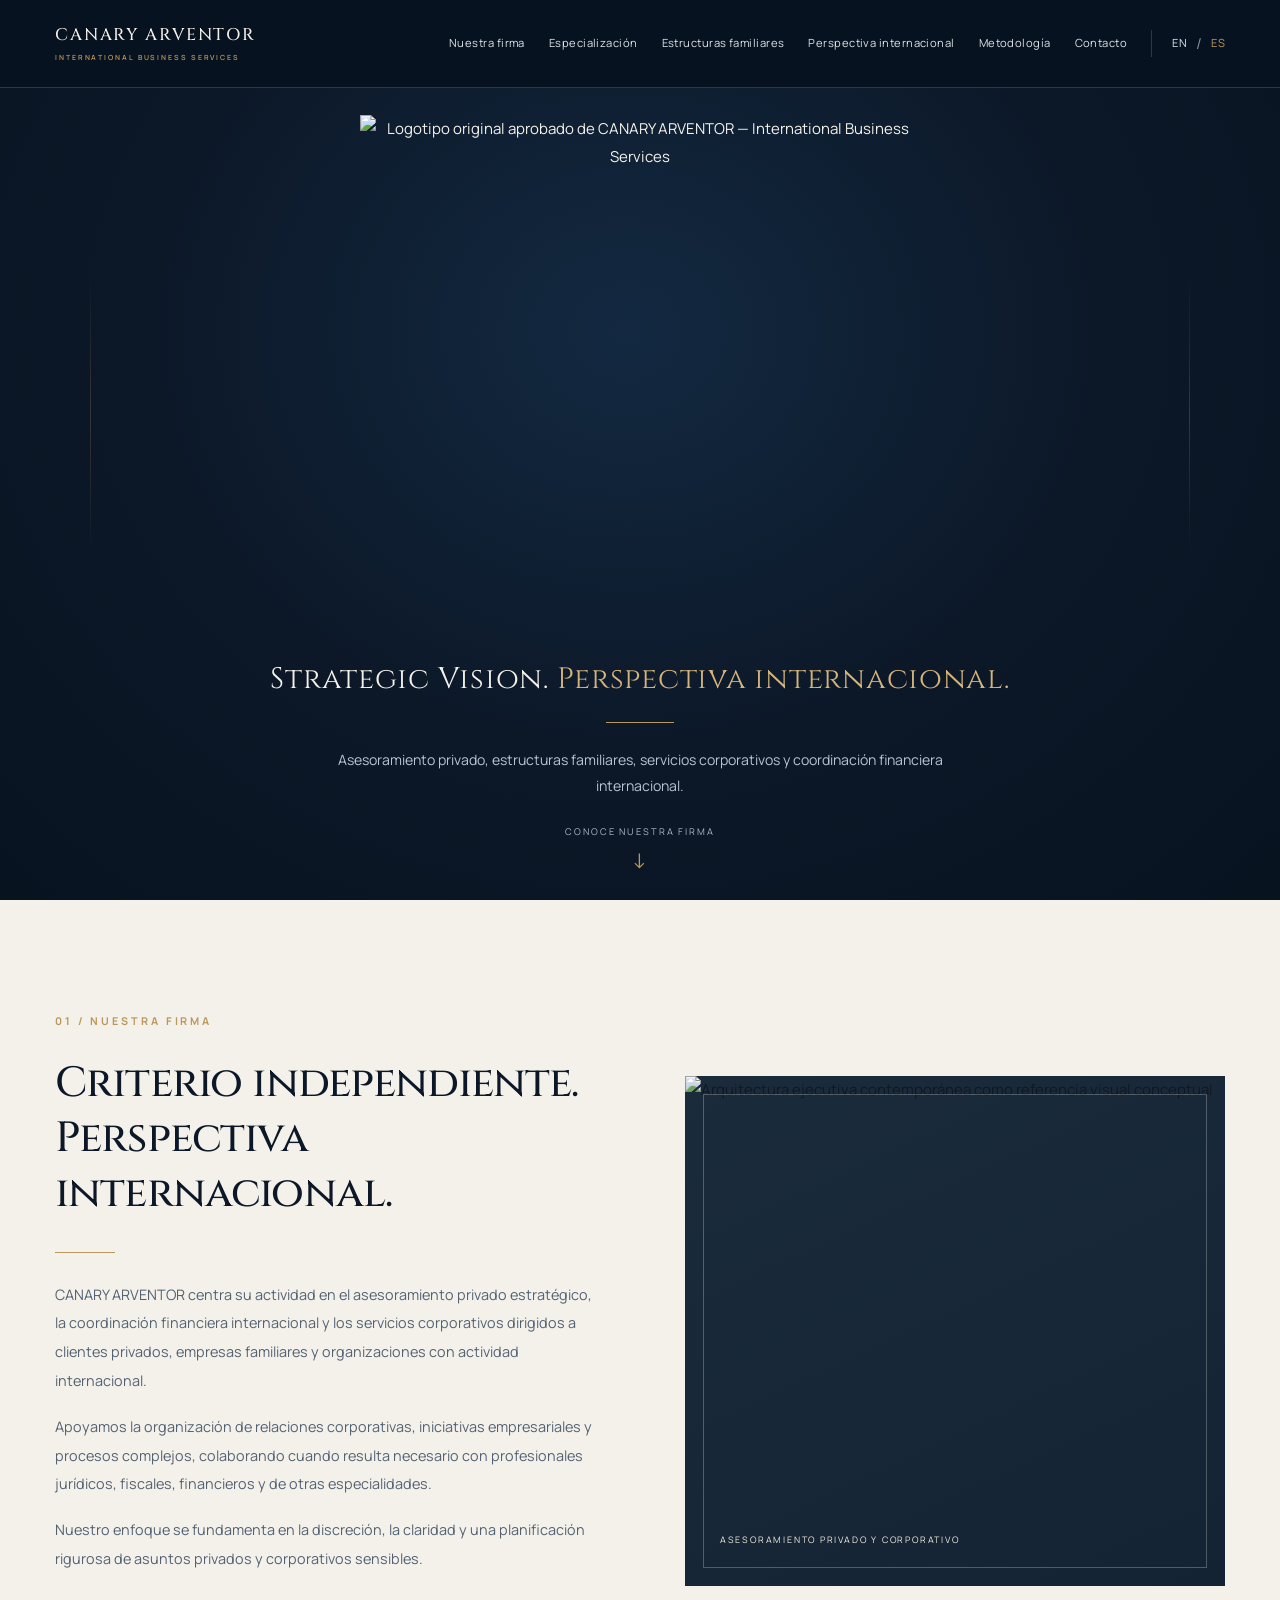
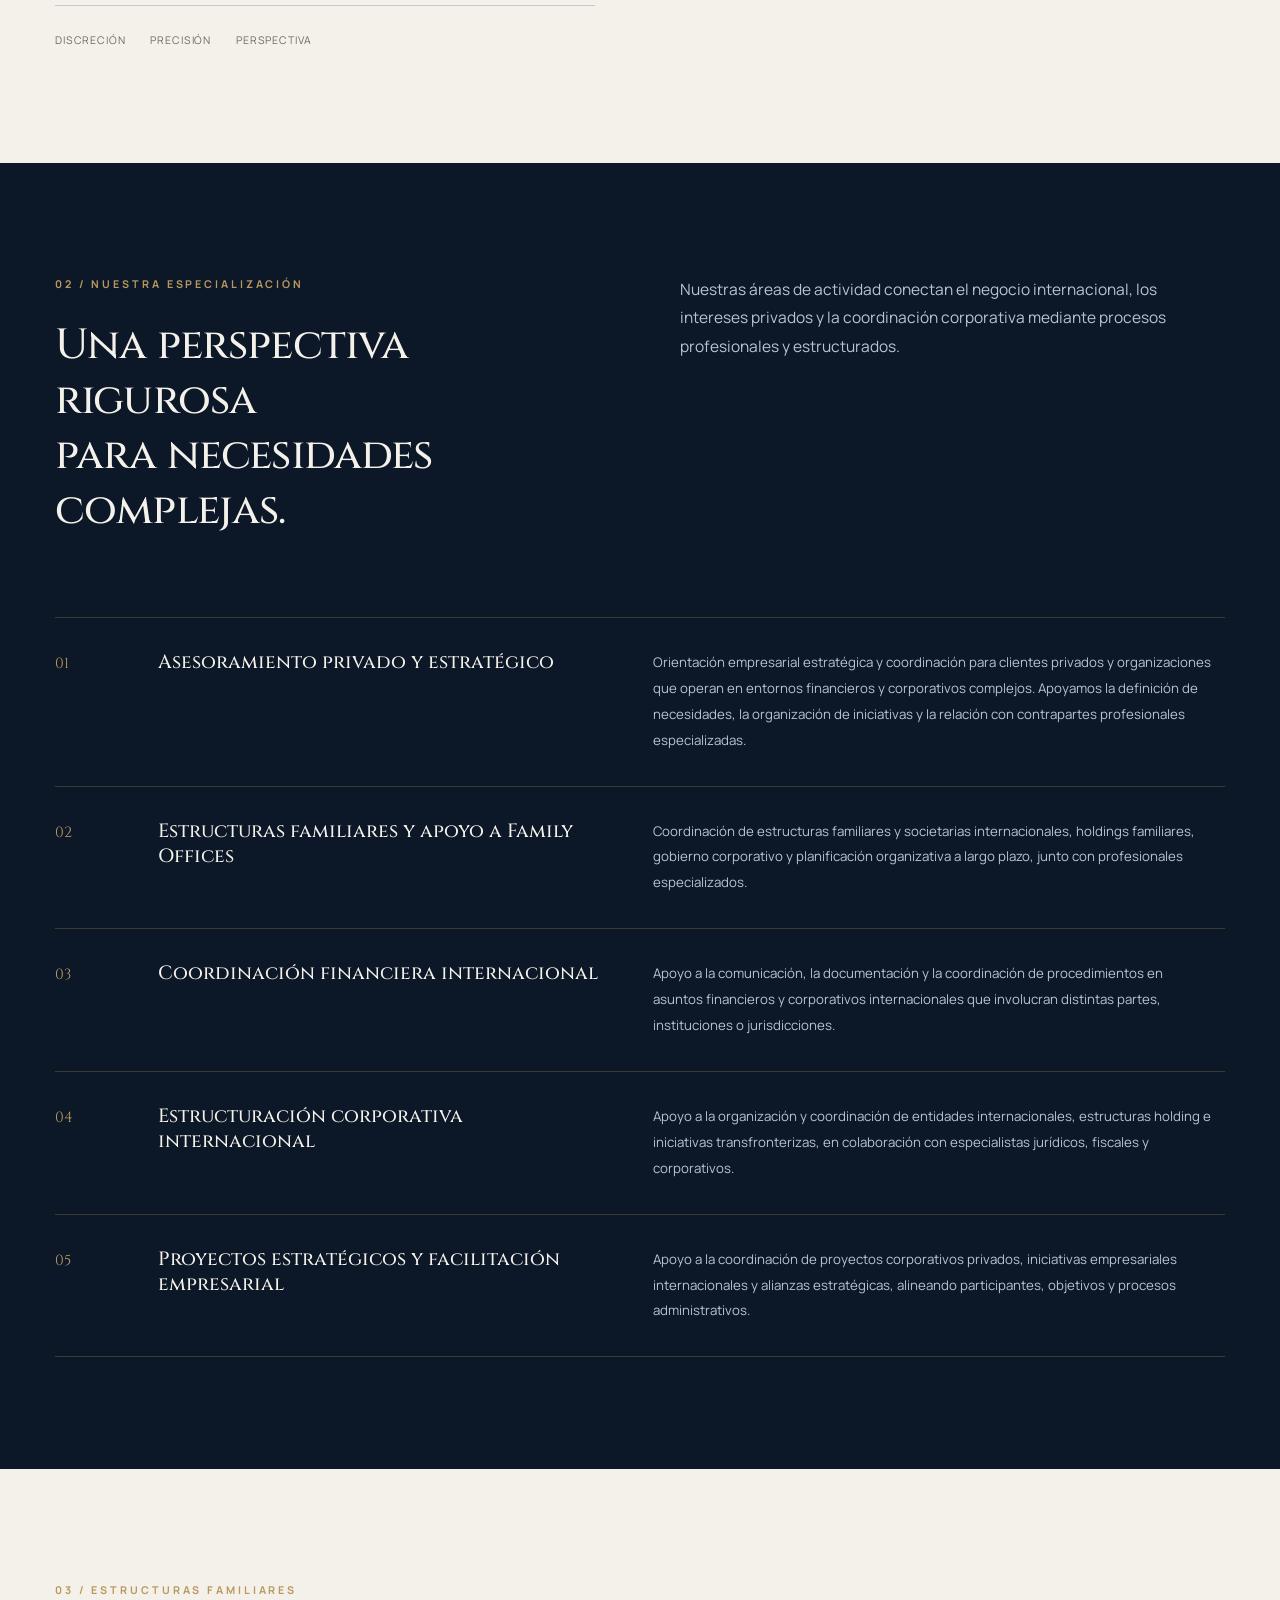
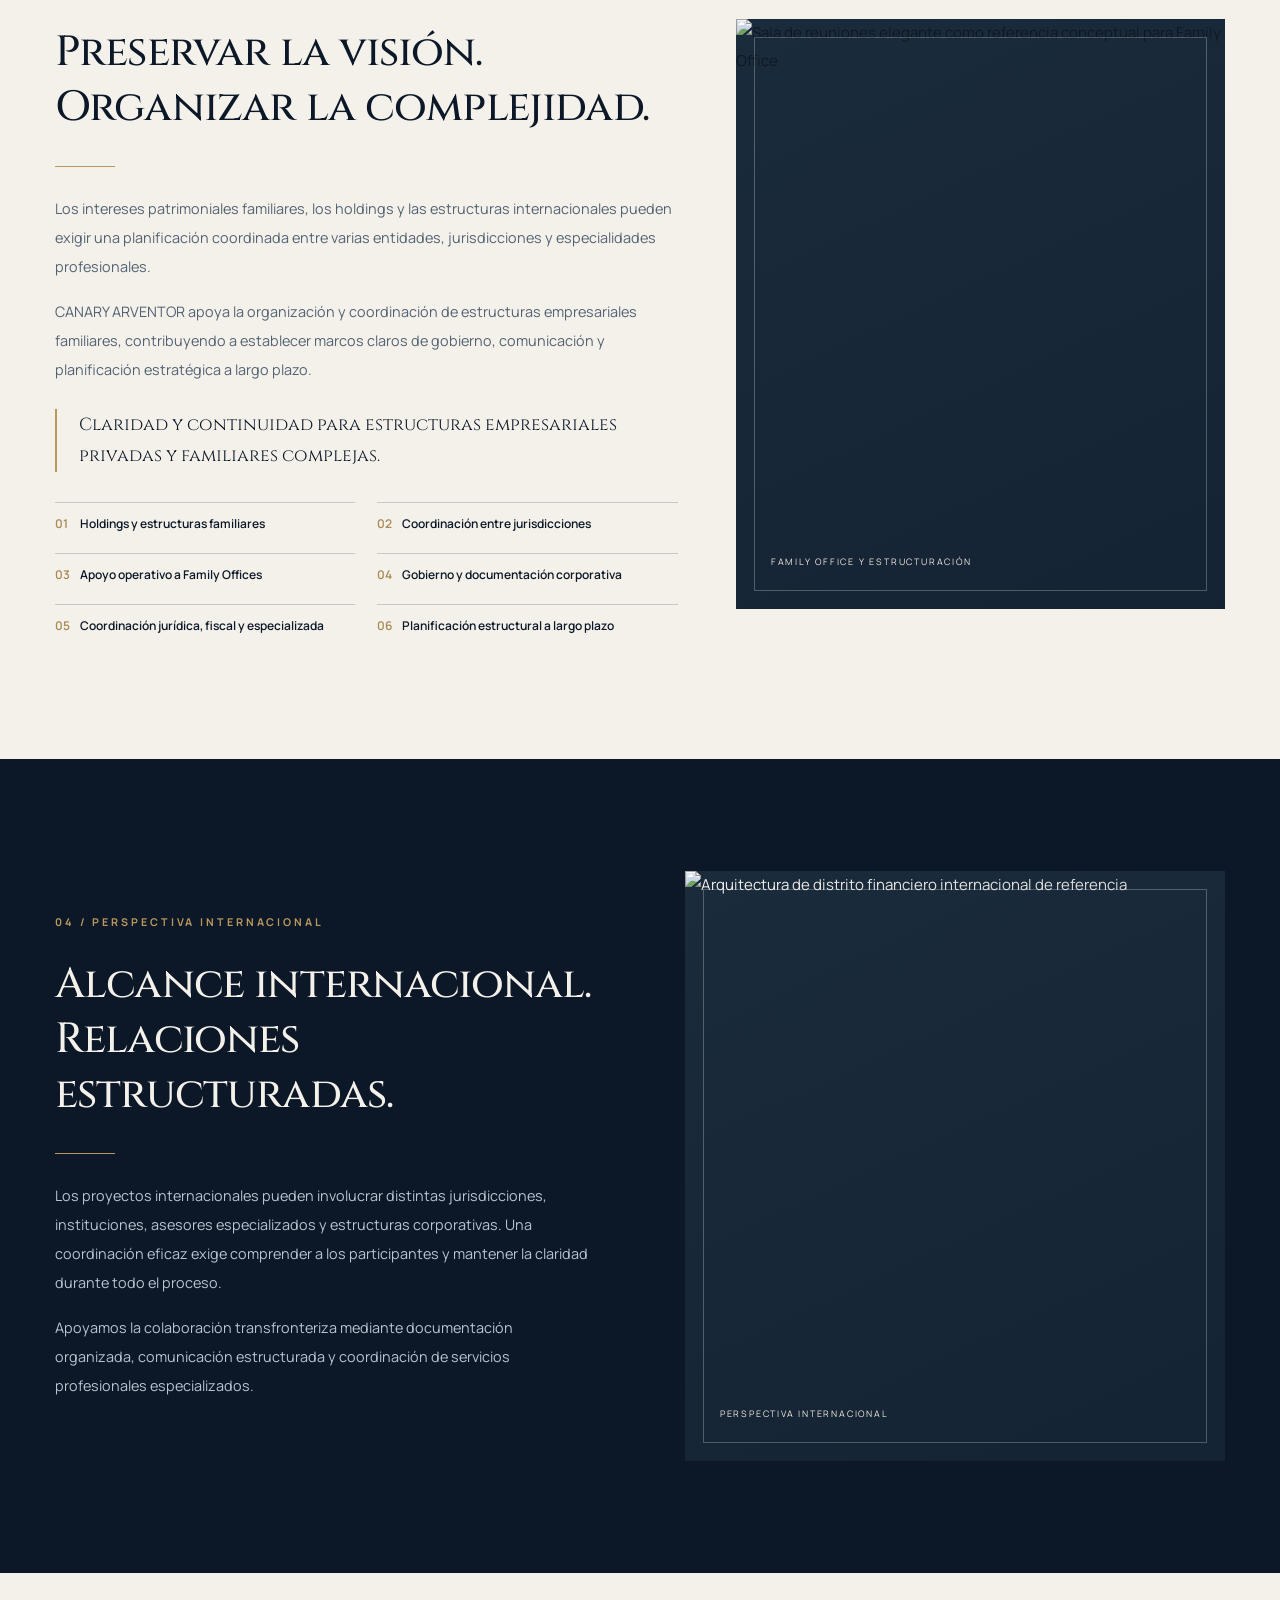
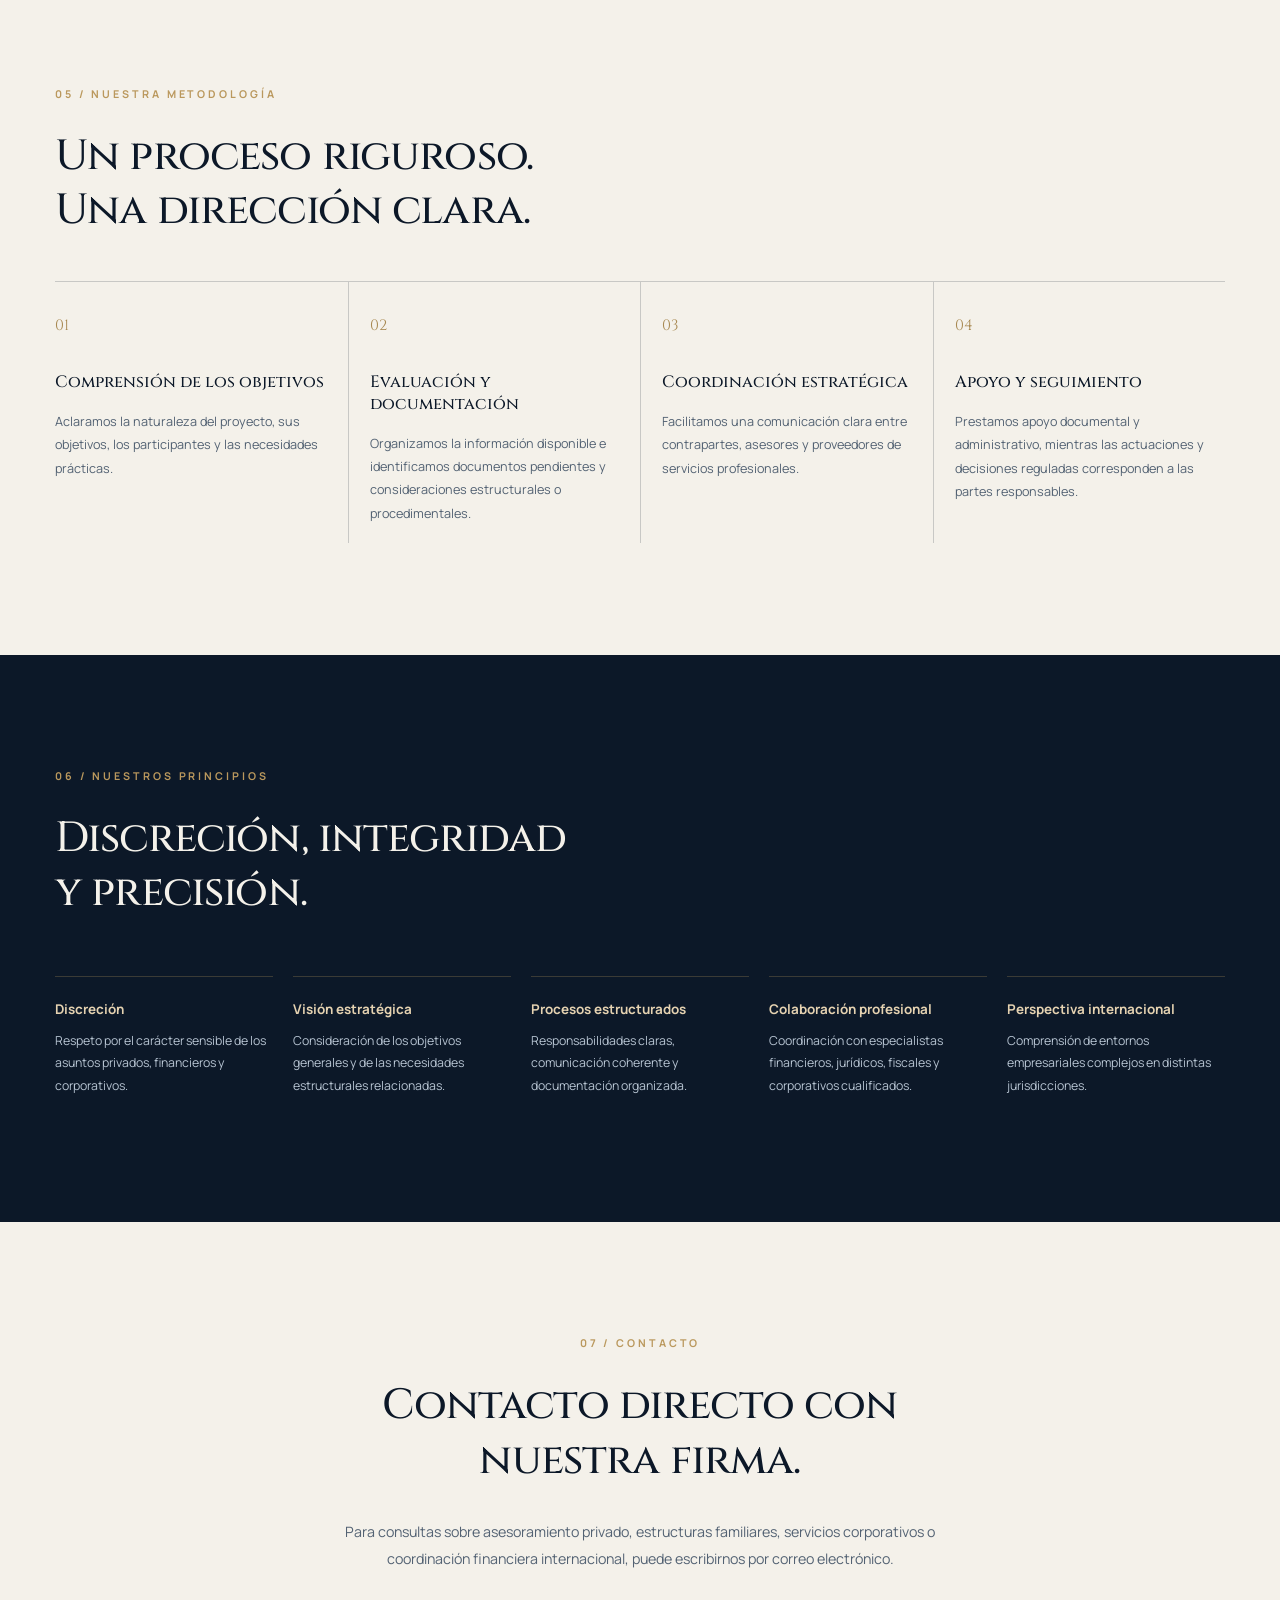
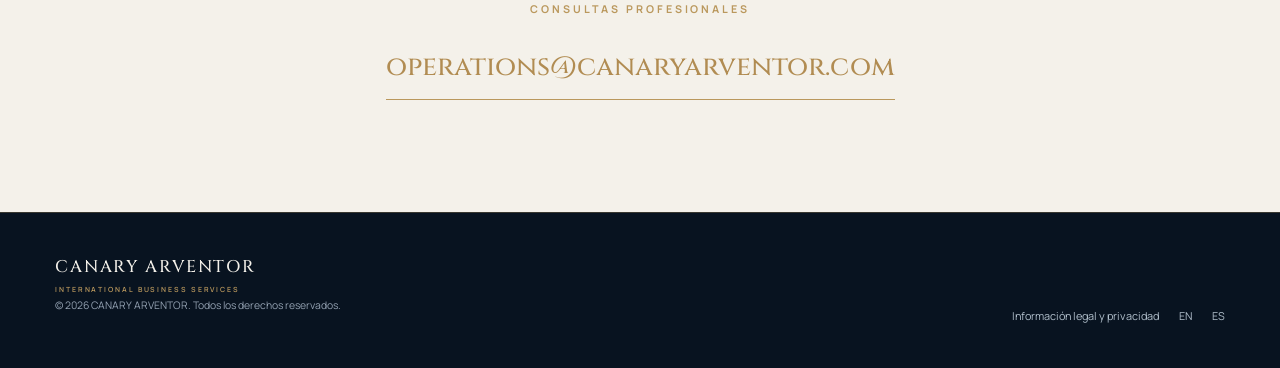
==== es/index.html @ 53da589f "Add complete Spanish-language corporate website" ====
<!doctype html>
<html lang="es"><head>
<meta charset="utf-8"><meta name="viewport" content="width=device-width, initial-scale=1">
<title>CANARY ARVENTOR | Asesoramiento privado y servicios internacionales</title><meta name="description" content="CANARY ARVENTOR: asesoramiento privado y estratégico, estructuras familiares, coordinación financiera internacional y servicios corporativos.">
<meta name="theme-color" content="#0C1828"><meta property="og:title" content="CANARY ARVENTOR | Asesoramiento privado y servicios internacionales"><meta property="og:description" content="Asesoramiento privado, estructuras familiares, coordinación financiera internacional y servicios corporativos."><meta property="og:type" content="website"><meta property="og:image" content="https://canaryarventor.com/assets/brand/canary-arventor-logo-approved.png"><meta property="og:url" content="https://canaryarventor.com/es/">
<link rel="canonical" href="https://canaryarventor.com/es/"><link rel="alternate" hreflang="en" href="https://canaryarventor.com/"><link rel="alternate" hreflang="es" href="https://canaryarventor.com/es/"><link rel="alternate" hreflang="x-default" href="https://canaryarventor.com/">
<link rel="icon" href="../assets/brand/canary-arventor-logo-approved.png" type="image/png">
<link rel="preconnect" href="https://fonts.googleapis.com"><link rel="preconnect" href="https://fonts.gstatic.com" crossorigin>
<link href="https://fonts.googleapis.com/css2?family=Cinzel:wght@400;500;600&family=Manrope:wght@400;500;600;700&display=swap" rel="stylesheet">
<link rel="stylesheet" href="../assets/css/style.css"><script defer src="../assets/js/site.js"></script><script type="application/ld+json">{"@context":"https://schema.org","@type":"Organization","name":"CANARY ARVENTOR","url":"https://canaryarventor.com","email":"operations@canaryarventor.com","description":"International business services and corporate coordination"}</script></head>
<body><header class="site-header"><div class="container header-inner">
<a class="brand-name" style="text-decoration:none" href="#top" aria-label="CANARY ARVENTOR"><div class="wordmark">CANARY ARVENTOR</div><div class="brand-subline">INTERNATIONAL BUSINESS SERVICES</div></a>
<button class="menu-toggle" aria-label="Menú" aria-expanded="false" aria-controls="main-nav">☰</button>
<nav id="main-nav" class="header-links" aria-label="Navegación"><a href="#firm">Nuestra firma</a><a href="#expertise">Especialización</a><a href="#family">Estructuras familiares</a><a href="#global">Perspectiva internacional</a><a href="#approach">Metodología</a><a href="#contact">Contacto</a><span class="lang-switch"><a href="/" lang="en">EN</a><span class="lang-divider">/</span><a href="/es/" aria-current="page" lang="es">ES</a></span></nav>
</div></header>
<main id="top">
<section class="hero section-dark" aria-labelledby="hero-heading"><div class="container hero-inner">
<img class="hero-logo" src="../assets/brand/canary-arventor-logo-approved.png" alt="Logotipo original aprobado de CANARY ARVENTOR — International Business Services" width="1254" height="1254" fetchpriority="high">
<h1 id="hero-heading" class="hero-statement">Strategic Vision. <em>Perspectiva internacional.</em></h1><div class="hero-rule"></div><p class="hero-intro">Asesoramiento privado, estructuras familiares, servicios corporativos y coordinación financiera internacional.</p>
</div><a href="#firm" class="hero-scroll">Conoce nuestra firma</a></section>
<section id="firm" class="section-light firm" aria-labelledby="firm-title"><div class="container split"><div class="section-text"><div class="eyebrow">01 / NUESTRA FIRMA</div><h2 id="firm-title">Criterio independiente.<br>Perspectiva internacional.</h2><div class="fine-rule"></div><p class="copy">CANARY ARVENTOR centra su actividad en el asesoramiento privado estratégico, la coordinación financiera internacional y los servicios corporativos dirigidos a clientes privados, empresas familiares y organizaciones con actividad internacional.</p><p class="copy">Apoyamos la organización de relaciones corporativas, iniciativas empresariales y procesos complejos, colaborando cuando resulta necesario con profesionales jurídicos, fiscales, financieros y de otras especialidades.</p><p class="copy">Nuestro enfoque se fundamenta en la discreción, la claridad y una planificación rigurosa de asuntos privados y corporativos sensibles.</p><div class="metric-strip"><span>Discreción</span><span>Precisión</span><span>Perspectiva</span></div></div><div class="visual"><img loading="lazy" decoding="async" src="https://images.unsplash.com/photo-1497366754035-f200968a6e72?auto=format&fit=crop&w=1240&q=85" alt="Arquitectura ejecutiva contemporánea como referencia visual conceptual"><span class="visual-caption">ASESORAMIENTO PRIVADO Y CORPORATIVO</span></div></div></section>
<section id="expertise" class="section-dark expertise" aria-labelledby="services-title"><div class="container"><div class="services-top"><div><div class="eyebrow">02 / NUESTRA ESPECIALIZACIÓN</div><h2 id="services-title">Una perspectiva rigurosa<br>para necesidades complejas.</h2></div><p class="intro">Nuestras áreas de actividad conectan el negocio internacional, los intereses privados y la coordinación corporativa mediante procesos profesionales y estructurados.</p></div><div class="service-list"><article class="service"><span class="service-index">01</span><h3>Asesoramiento privado y estratégico</h3><p>Orientación empresarial estratégica y coordinación para clientes privados y organizaciones que operan en entornos financieros y corporativos complejos. Apoyamos la definición de necesidades, la organización de iniciativas y la relación con contrapartes profesionales especializadas.</p></article><article class="service"><span class="service-index">02</span><h3>Estructuras familiares y apoyo a Family Offices</h3><p>Coordinación de estructuras familiares y societarias internacionales, holdings familiares, gobierno corporativo y planificación organizativa a largo plazo, junto con profesionales especializados.</p></article><article class="service"><span class="service-index">03</span><h3>Coordinación financiera internacional</h3><p>Apoyo a la comunicación, la documentación y la coordinación de procedimientos en asuntos financieros y corporativos internacionales que involucran distintas partes, instituciones o jurisdicciones.</p></article><article class="service"><span class="service-index">04</span><h3>Estructuración corporativa internacional</h3><p>Apoyo a la organización y coordinación de entidades internacionales, estructuras holding e iniciativas transfronterizas, en colaboración con especialistas jurídicos, fiscales y corporativos.</p></article><article class="service"><span class="service-index">05</span><h3>Proyectos estratégicos y facilitación empresarial</h3><p>Apoyo a la coordinación de proyectos corporativos privados, iniciativas empresariales internacionales y alianzas estratégicas, alineando participantes, objetivos y procesos administrativos.</p></article></div></div></section>
<section id="family" class="section-light family" aria-labelledby="family-title"><div class="container"><div class="family-grid"><div class="section-text"><div class="eyebrow">03 / ESTRUCTURAS FAMILIARES</div><h2 class="family-title" id="family-title">Preservar la visión.<br>Organizar la complejidad.</h2><div class="fine-rule"></div><p class="copy">Los intereses patrimoniales familiares, los holdings y las estructuras internacionales pueden exigir una planificación coordinada entre varias entidades, jurisdicciones y especialidades profesionales.</p><p class="copy">CANARY ARVENTOR apoya la organización y coordinación de estructuras empresariales familiares, contribuyendo a establecer marcos claros de gobierno, comunicación y planificación estratégica a largo plazo.</p><div class="family-quote">Claridad y continuidad para estructuras empresariales privadas y familiares complejas.</div><div class="family-list"><div><span>01</span>Holdings y estructuras familiares</div><div><span>02</span>Coordinación entre jurisdicciones</div><div><span>03</span>Apoyo operativo a Family Offices</div><div><span>04</span>Gobierno y documentación corporativa</div><div><span>05</span>Coordinación jurídica, fiscal y especializada</div><div><span>06</span>Planificación estructural a largo plazo</div></div></div><div class="visual"><img loading="lazy" decoding="async" src="https://images.unsplash.com/photo-1497366811353-6870744d04b2?auto=format&fit=crop&w=1240&q=85" alt="Sala de reuniones elegante como referencia conceptual para Family Office"><span class="visual-caption">FAMILY OFFICE Y ESTRUCTURACIÓN</span></div></div></div></section>
<section id="global" class="section-dark global" aria-labelledby="global-title"><div class="container split reverse"><div class="visual"><img loading="lazy" decoding="async" src="https://images.unsplash.com/photo-1486406146926-c627a92ad1ab?auto=format&fit=crop&w=1240&q=85" alt="Arquitectura de distrito financiero internacional de referencia"><span class="visual-caption">PERSPECTIVA INTERNACIONAL</span></div><div class="section-text"><div class="eyebrow">04 / PERSPECTIVA INTERNACIONAL</div><h2 id="global-title">Alcance internacional.<br>Relaciones estructuradas.</h2><div class="fine-rule"></div><p class="copy">Los proyectos internacionales pueden involucrar distintas jurisdicciones, instituciones, asesores especializados y estructuras corporativas. Una coordinación eficaz exige comprender a los participantes y mantener la claridad durante todo el proceso.</p><p class="copy">Apoyamos la colaboración transfronteriza mediante documentación organizada, comunicación estructurada y coordinación de servicios profesionales especializados.</p></div></div></section>
<section id="approach" class="section-light approach" aria-labelledby="approach-title"><div class="container"><div class="process-head"><div class="eyebrow">05 / NUESTRA METODOLOGÍA</div><h2 id="approach-title">Un proceso riguroso.<br>Una dirección clara.</h2></div><div class="steps"><div class="step"><span class="step-num">01</span><h3>Comprensión de los objetivos</h3><p>Aclaramos la naturaleza del proyecto, sus objetivos, los participantes y las necesidades prácticas.</p></div><div class="step"><span class="step-num">02</span><h3>Evaluación y documentación</h3><p>Organizamos la información disponible e identificamos documentos pendientes y consideraciones estructurales o procedimentales.</p></div><div class="step"><span class="step-num">03</span><h3>Coordinación estratégica</h3><p>Facilitamos una comunicación clara entre contrapartes, asesores y proveedores de servicios profesionales.</p></div><div class="step"><span class="step-num">04</span><h3>Apoyo y seguimiento</h3><p>Prestamos apoyo documental y administrativo, mientras las actuaciones y decisiones reguladas corresponden a las partes responsables.</p></div></div></div></section>
<section id="principles" class="section-dark principles" aria-labelledby="principles-title"><div class="container"><div class="eyebrow">06 / NUESTROS PRINCIPIOS</div><h2 class="principles-title" id="principles-title">Discreción, integridad<br>y precisión.</h2><div class="principles-grid"><div class="principle"><h3>Discreción</h3><p>Respeto por el carácter sensible de los asuntos privados, financieros y corporativos.</p></div><div class="principle"><h3>Visión estratégica</h3><p>Consideración de los objetivos generales y de las necesidades estructurales relacionadas.</p></div><div class="principle"><h3>Procesos estructurados</h3><p>Responsabilidades claras, comunicación coherente y documentación organizada.</p></div><div class="principle"><h3>Colaboración profesional</h3><p>Coordinación con especialistas financieros, jurídicos, fiscales y corporativos cualificados.</p></div><div class="principle"><h3>Perspectiva internacional</h3><p>Comprensión de entornos empresariales complejos en distintas jurisdicciones.</p></div></div></div></section>
<section id="contact" class="section-light contact" aria-labelledby="contact-title"><div class="container contact-inner"><div class="eyebrow">07 / CONTACTO</div><h2 id="contact-title">Contacto directo con<br>nuestra firma.</h2><p class="intro">Para consultas sobre asesoramiento privado, estructuras familiares, servicios corporativos o coordinación financiera internacional, puede escribirnos por correo electrónico.</p><div class="eyebrow">CONSULTAS PROFESIONALES</div><a class="contact-address" href="mailto:operations@canaryarventor.com">operations@canaryarventor.com</a></div></section>
</main><footer class="footer"><div class="container footer-inner"><div><div class="wordmark">CANARY ARVENTOR</div><div class="brand-subline">INTERNATIONAL BUSINESS SERVICES</div><p class="footer-note">© 2026 CANARY ARVENTOR. Todos los derechos reservados.</p></div><div class="footer-links"><a href="legal.html">Información legal y privacidad</a><a href="/" lang="en">EN</a><a href="/es/" aria-current="page" lang="es">ES</a></div></div></footer>
</body></html>
---- assets/css/style.css ----
:root{--navy:#0C1828;--deep:#081320;--ivory:#F4F1EA;--gold:#BA985D;--slate:#718096;--muted-on-dark:#BAC4D1;--muted-on-light:#536273;--rule-dark:rgba(186,152,93,.27);--rule-light:rgba(12,24,40,.19);--heading:"Cinzel",Georgia,serif;--body:"Manrope",Arial,sans-serif;--max:1220px}
*{box-sizing:border-box}html{scroll-behavior:smooth;scroll-padding-top:90px}body{margin:0;background:var(--navy);font:400 15px/1.86 var(--body);color:var(--ivory);-webkit-font-smoothing:antialiased}a{color:inherit}a:focus-visible,button:focus-visible{outline:2px solid var(--gold);outline-offset:4px}img{max-width:100%;height:auto}h1,h2,h3,p{margin-top:0}h1,h2,h3{font-family:var(--heading);font-weight:500;line-height:1.3}p{max-width:70ch}.container{width:calc(100% - 110px);max-width:var(--max);margin:auto}.eyebrow{font-size:.67rem;letter-spacing:.27em;font-weight:700;text-transform:uppercase;color:var(--gold);margin-bottom:25px}.section-dark{background:var(--navy);color:var(--ivory)}.section-light{background:var(--ivory);color:var(--navy)}.section-dark .copy,.section-dark .intro{color:var(--muted-on-dark)}.section-light .copy,.section-light .intro{color:var(--muted-on-light)}section:not(.hero){padding:112px 0}section:not(.hero) h2{font-size:clamp(2rem,3.3vw,3.7rem);margin:0 0 30px;letter-spacing:-.02em}
.site-header{position:sticky;top:0;height:88px;background:rgba(8,19,32,.97);border-bottom:1px solid var(--rule-dark);backdrop-filter:blur(10px);z-index:20}.header-inner{height:100%;display:flex;align-items:center;justify-content:space-between;gap:20px}.wordmark{font:500 1.06rem/1.4 var(--heading);letter-spacing:.11em;white-space:nowrap}.brand-subline{font-size:.44rem;letter-spacing:.27em;color:var(--gold);font-weight:600;margin-top:5px}.header-links{display:flex;gap:24px;align-items:center}.header-links a{text-decoration:none;font-size:.7rem;letter-spacing:.04em;color:#DCE3E9}.header-links a:hover,.header-links a[aria-current]{color:var(--gold)}.lang-switch{border-left:1px solid var(--rule-dark);padding-left:20px;display:flex;gap:9px;align-items:center}.lang-divider{color:#8393A2}.menu-toggle{display:none;background:none;border:1px solid var(--gold);color:var(--gold);padding:5px 12px;cursor:pointer}
.hero{position:relative;display:flex;align-items:center;min-height:calc(100vh - 88px);background:radial-gradient(ellipse at 49% 30%,#132941 0%,#0C1828 52%,#081320 100%);overflow:hidden}.hero:before,.hero:after{content:"";position:absolute;top:23%;height:280px;width:1px;background:linear-gradient(transparent,rgba(186,152,93,.25),transparent)}.hero:before{left:7%}.hero:after{right:7%}.hero-inner{text-align:center;display:flex;align-items:center;flex-direction:column;padding:15px 0 75px}.hero-logo{width:min(560px,85vw);display:block;margin:0 auto -15px}.hero-statement{font-size:clamp(1.2rem,2.3vw,2.15rem);font-weight:400;letter-spacing:.025em;max-width:810px;margin:0}.hero-statement em{font-style:normal;color:#D4B47B}.hero-rule{width:68px;height:1px;background:var(--gold);margin:24px auto}.hero-intro{color:#B8C4D1;font-size:.88rem;max-width:670px}.hero-scroll{position:absolute;bottom:21px;left:50%;transform:translateX(-50%);font-size:.58rem;text-transform:uppercase;text-decoration:none;letter-spacing:.2em;color:#ADB9C5;text-align:center;white-space:nowrap}.hero-scroll:after{display:block;content:"↓";color:var(--gold);font-size:1.3rem}
.split{display:grid;grid-template-columns:1fr 1fr;gap:clamp(35px,7vw,105px);align-items:center}.split.reverse .visual{order:2}.split.reverse .section-text{order:1}.copy{font-size:.9rem;line-height:2;margin-bottom:17px}.fine-rule{width:60px;height:1px;background:var(--gold);margin:28px 0}.visual{position:relative;min-height:510px;overflow:hidden;background:#1A2B3C}.visual img{position:absolute;inset:0;width:100%;height:100%;object-fit:cover;filter:saturate(.6)}.visual:after{content:"";position:absolute;inset:0;background:linear-gradient(155deg,transparent,rgba(12,24,40,.4))}.visual:before{content:"";position:absolute;inset:18px;border:1px solid rgba(255,255,255,.25);z-index:2}.visual-caption{position:absolute;bottom:38px;left:35px;z-index:3;font-size:.56rem;letter-spacing:.2em;color:#F3EBDF}.metric-strip{display:flex;gap:25px;border-top:1px solid var(--rule-light);margin-top:31px;padding-top:25px}.metric-strip span{font-size:.66rem;letter-spacing:.08em;text-transform:uppercase;color:#71695F}
.services-top{display:grid;grid-template-columns:1fr 1fr;gap:80px;margin-bottom:48px}.services-top .intro{font-size:.97rem}.service-list{border-top:1px solid var(--rule-dark)}.service{display:grid;grid-template-columns:65px 1fr 1.25fr;gap:38px;padding:32px 0;border-bottom:1px solid var(--rule-dark)}.service-index{color:var(--gold);font-family:var(--heading);font-size:.92rem}.service h3{font-size:1.2rem;color:var(--ivory);margin:0}.service p{font-size:.83rem;color:#B7C4D0;margin:0;line-height:1.95}
.family-grid{display:grid;grid-template-columns:1.12fr .88fr;gap:58px;align-items:center}.family-quote{font:400 1.09rem/1.8 var(--heading);border-left:2px solid var(--gold);padding-left:22px;margin-top:24px}.family-list{display:grid;grid-template-columns:1fr 1fr;gap:8px 22px;margin-top:30px}.family-list div{font-size:.75rem;font-weight:600;border-top:1px solid var(--rule-light);padding:12px 0;line-height:1.5}.family-list span{color:#A88952;display:inline-block;width:25px}.family .visual,.global .visual{min-height:590px}
.steps{display:grid;grid-template-columns:repeat(4,minmax(0,1fr));border-top:1px solid var(--rule-light);margin-top:42px}.step{padding:30px 20px 5px 0}.step:not(:first-child){border-left:1px solid var(--rule-light);padding-left:21px}.step-num{display:block;font-family:var(--heading);color:#A88952;margin-bottom:32px}.step h3{font-size:1.03rem}.step p{font-size:.79rem;line-height:1.85;color:var(--muted-on-light)}
.principles-grid{display:grid;grid-template-columns:repeat(5,1fr);gap:20px;margin-top:55px}.principle{border-top:1px solid var(--rule-dark);padding-top:22px}.principle h3{font:700 .84rem/1.5 var(--body);color:#E5D2B1;margin:0 0 10px}.principle p{font-size:.77rem;color:#B7C4D2;line-height:1.86}
.contact{text-align:center}.contact-inner{display:flex;flex-direction:column;align-items:center}.contact .intro{max-width:620px;margin:0 auto 28px;font-size:.89rem}.contact-address{font:500 clamp(1rem,2.4vw,1.7rem)/1.6 var(--heading);color:#B18C52;overflow-wrap:anywhere;text-decoration:none;border-bottom:1px solid var(--gold);padding-bottom:10px}.contact-address:hover{color:#9B7644}.footer{background:var(--deep);padding:42px 0;border-top:1px solid var(--rule-dark)}.footer-inner{display:flex;justify-content:space-between;align-items:end;gap:24px}.footer-note{color:#94A2B2;font-size:.65rem}.footer-links{display:flex;gap:20px;align-items:center;flex-wrap:wrap}.footer-links a{text-decoration:none;font-size:.68rem;color:#B2C0CC}.footer-links a:hover{color:var(--gold)}.legal-shell{min-height:80vh;padding:80px 0}.legal-shell h1{font-size:2.4rem}.legal-shell a{color:var(--gold)}
@media(max-width:1050px){.container{width:calc(100% - 64px)}.header-links{gap:13px}.header-links a{font-size:.62rem}.wordmark{font-size:.9rem}.brand-subline{letter-spacing:.15em}.split,.family-grid{gap:35px}.service{grid-template-columns:38px 1fr 1.18fr;gap:24px}.principles-grid{grid-template-columns:repeat(3,1fr)}}
@media(max-width:760px){.container{width:calc(100% - 42px)}.site-header{height:75px}.menu-toggle{display:block}.header-links{display:none;position:absolute;top:74px;left:0;right:0;flex-direction:column;align-items:stretch;gap:17px;background:#081320;padding:23px;border-bottom:1px solid var(--rule-dark)}.header-links.is-open{display:flex}.header-links a{font-size:.8rem}.lang-switch{border:0;border-top:1px solid var(--rule-dark);padding:14px 0 0}.hero{min-height:calc(100svh - 75px)}.hero:before,.hero:after{display:none}.hero-inner{padding:35px 0 65px}.hero-logo{width:min(460px,100%)}.hero-statement{font-size:clamp(1.14rem,4.7vw,1.65rem)}.hero-intro{font-size:.79rem}.hero-scroll{bottom:6px}section:not(.hero){padding:76px 0}section:not(.hero) h2{font-size:clamp(1.7rem,6.8vw,2.8rem)}.split,.family-grid,.services-top{grid-template-columns:1fr;gap:33px}.split.reverse .visual{order:1}.split.reverse .section-text{order:2}.visual,.family .visual,.global .visual{min-height:370px}.services-top{gap:8px;margin-bottom:24px}.service{grid-template-columns:35px 1fr;gap:12px;padding:23px 0}.service h3{font-size:1.05rem}.service p{grid-column:2}.steps{grid-template-columns:repeat(2,1fr)}.step:nth-child(3){border-left:0;padding-left:0}.step:nth-child(n+3){border-top:1px solid var(--rule-light)}.principles-grid{grid-template-columns:1fr 1fr}.footer-inner{flex-direction:column;align-items:flex-start}}
@media(max-width:440px){.container{width:calc(100% - 34px)}.hero-logo{width:100%}.hero-statement{font-size:1.08rem}.hero-intro{font-size:.72rem}.eyebrow{letter-spacing:.17em}.family-list,.steps,.principles-grid{grid-template-columns:1fr}.step,.step:not(:first-child){padding:20px 0!important;border-left:0}.step:not(:first-child){border-top:1px solid var(--rule-light)}.step-num{margin-bottom:15px}.contact-address{font-size:.85rem}.visual,.family .visual,.global .visual{min-height:315px}}
@media(prefers-reduced-motion:reduce){html{scroll-behavior:auto}}
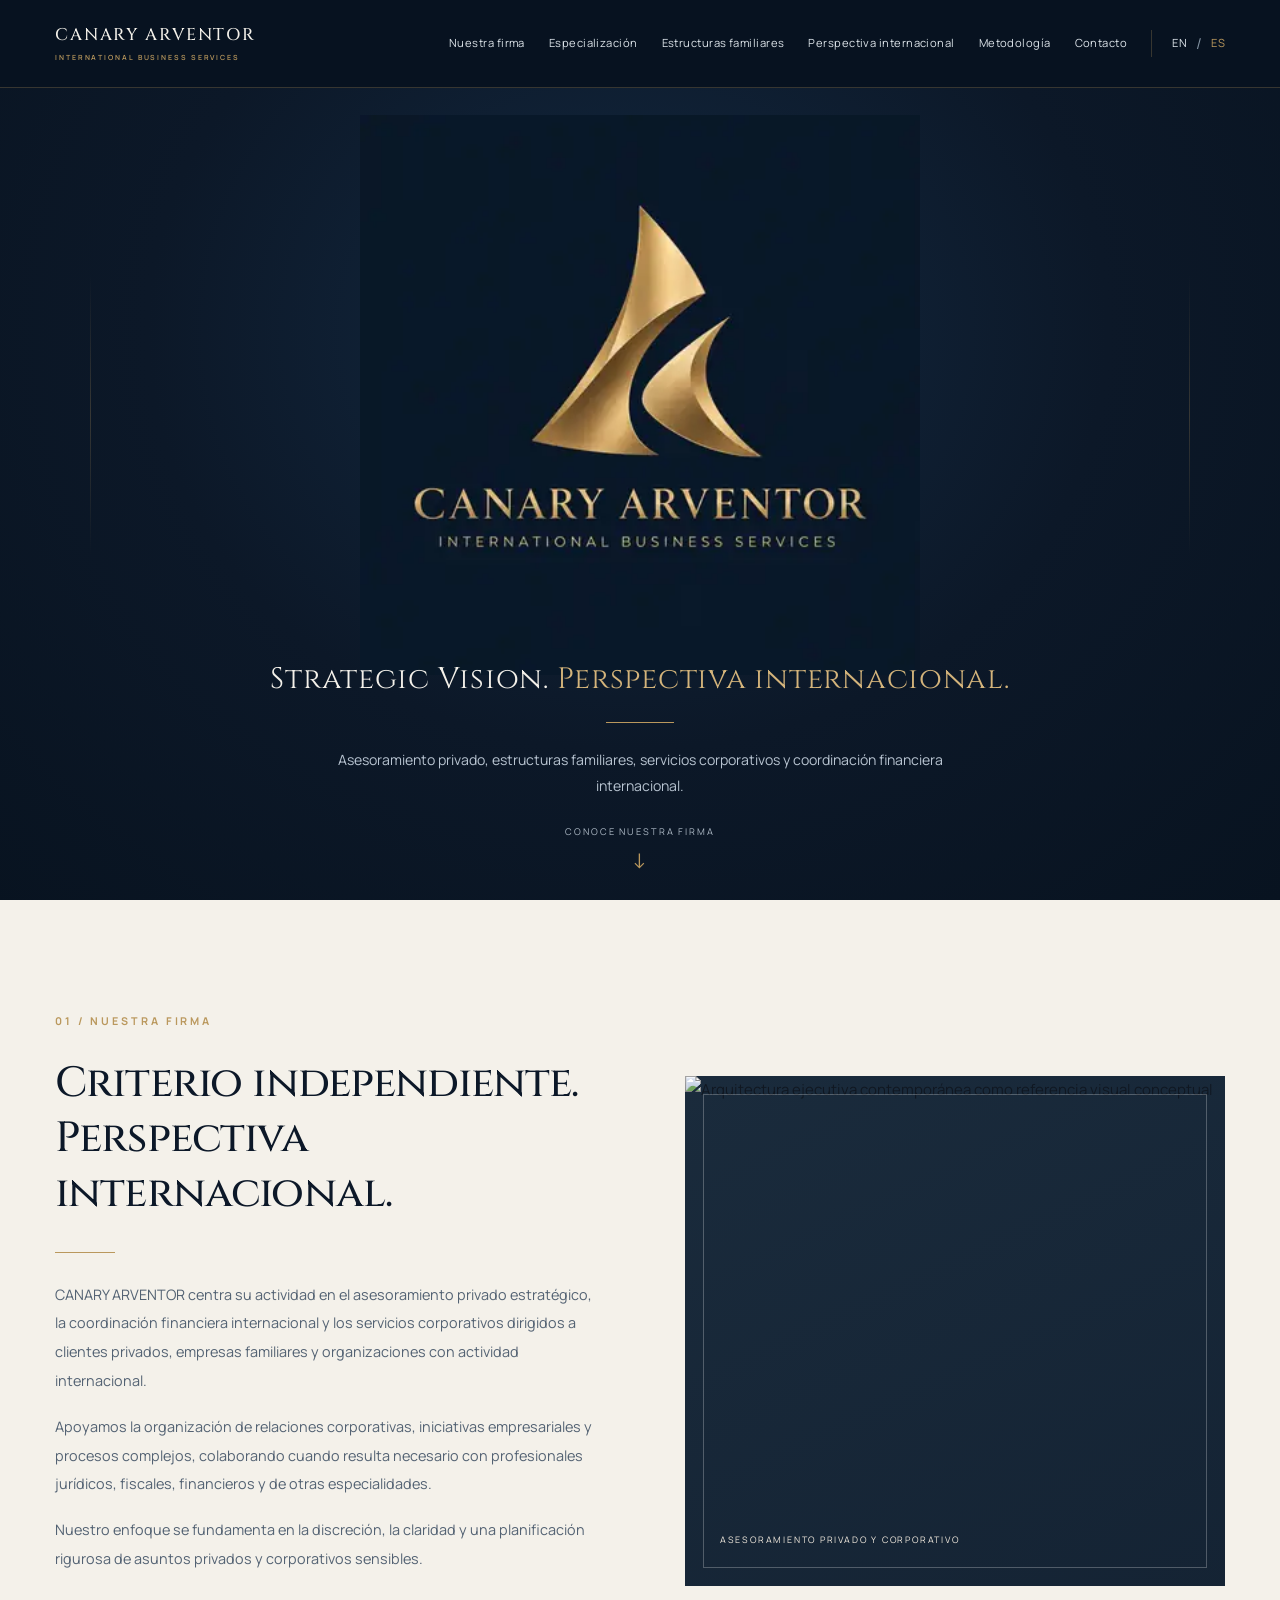
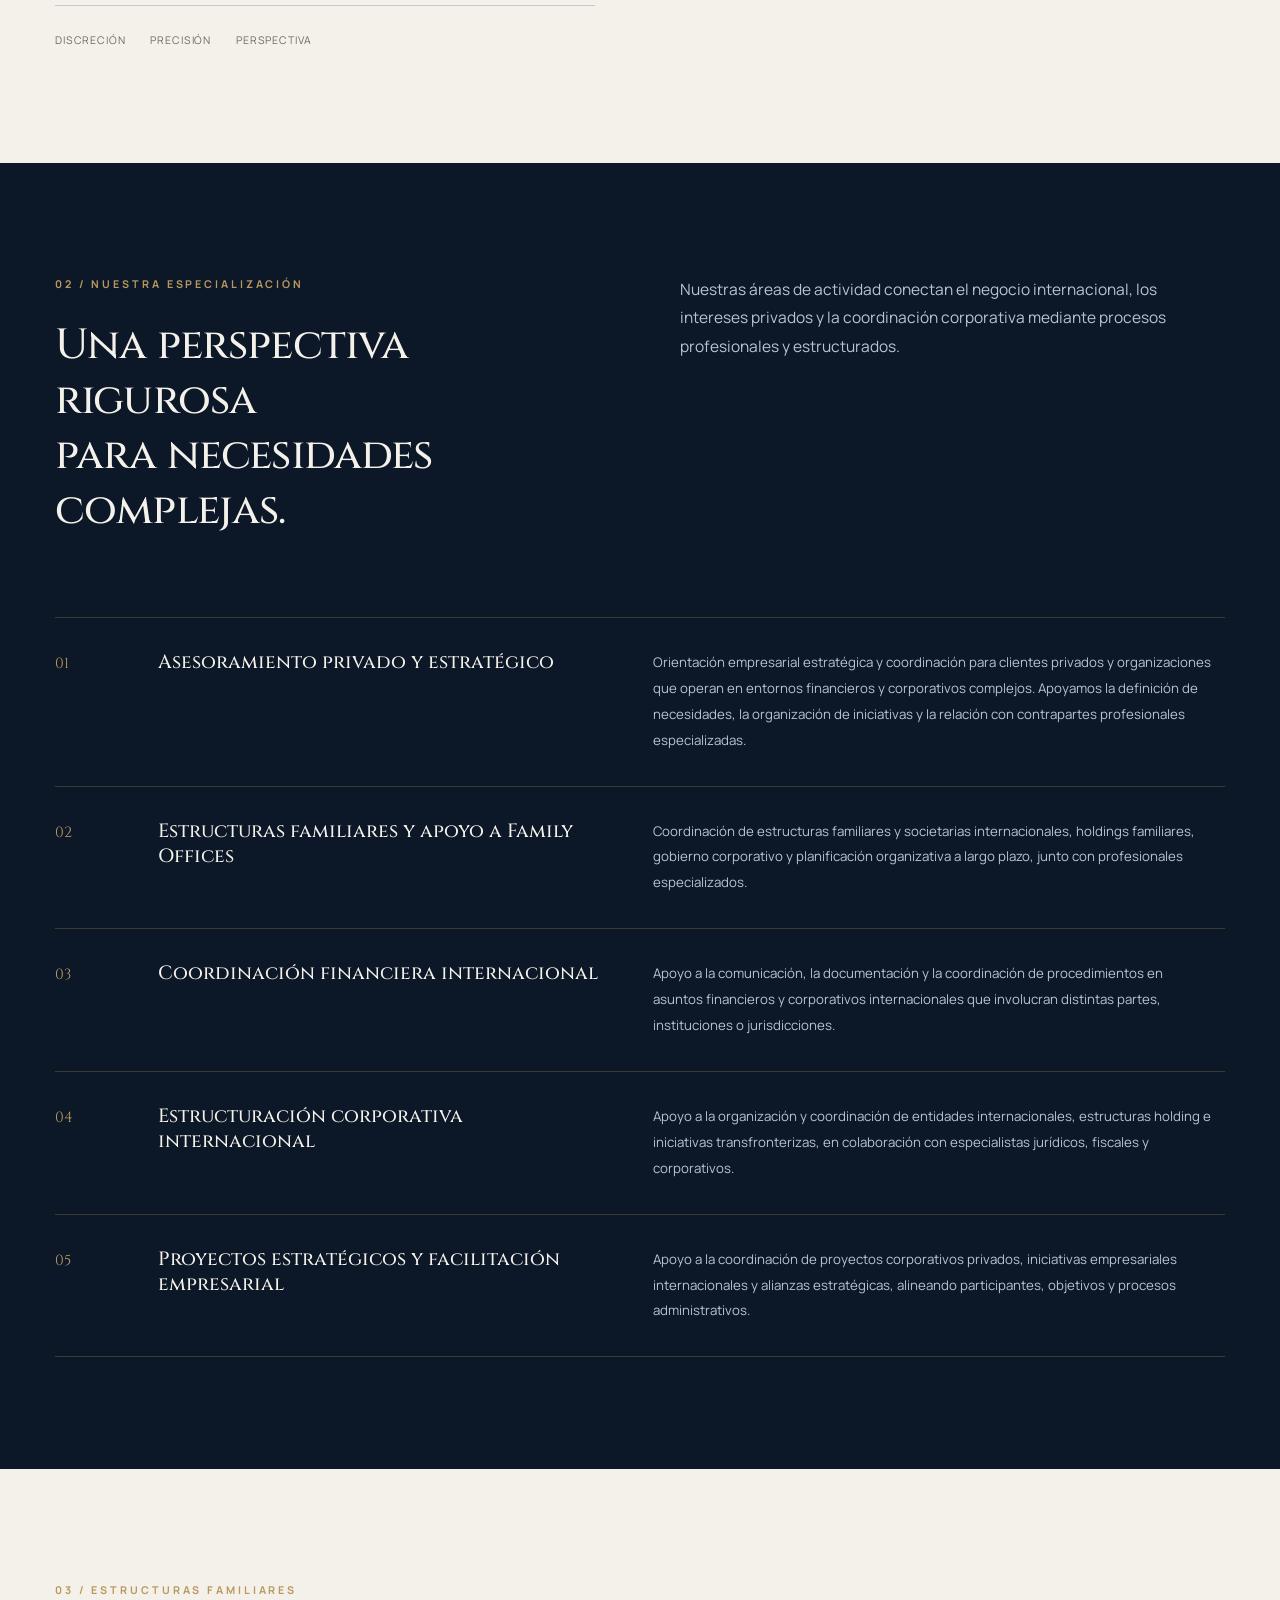
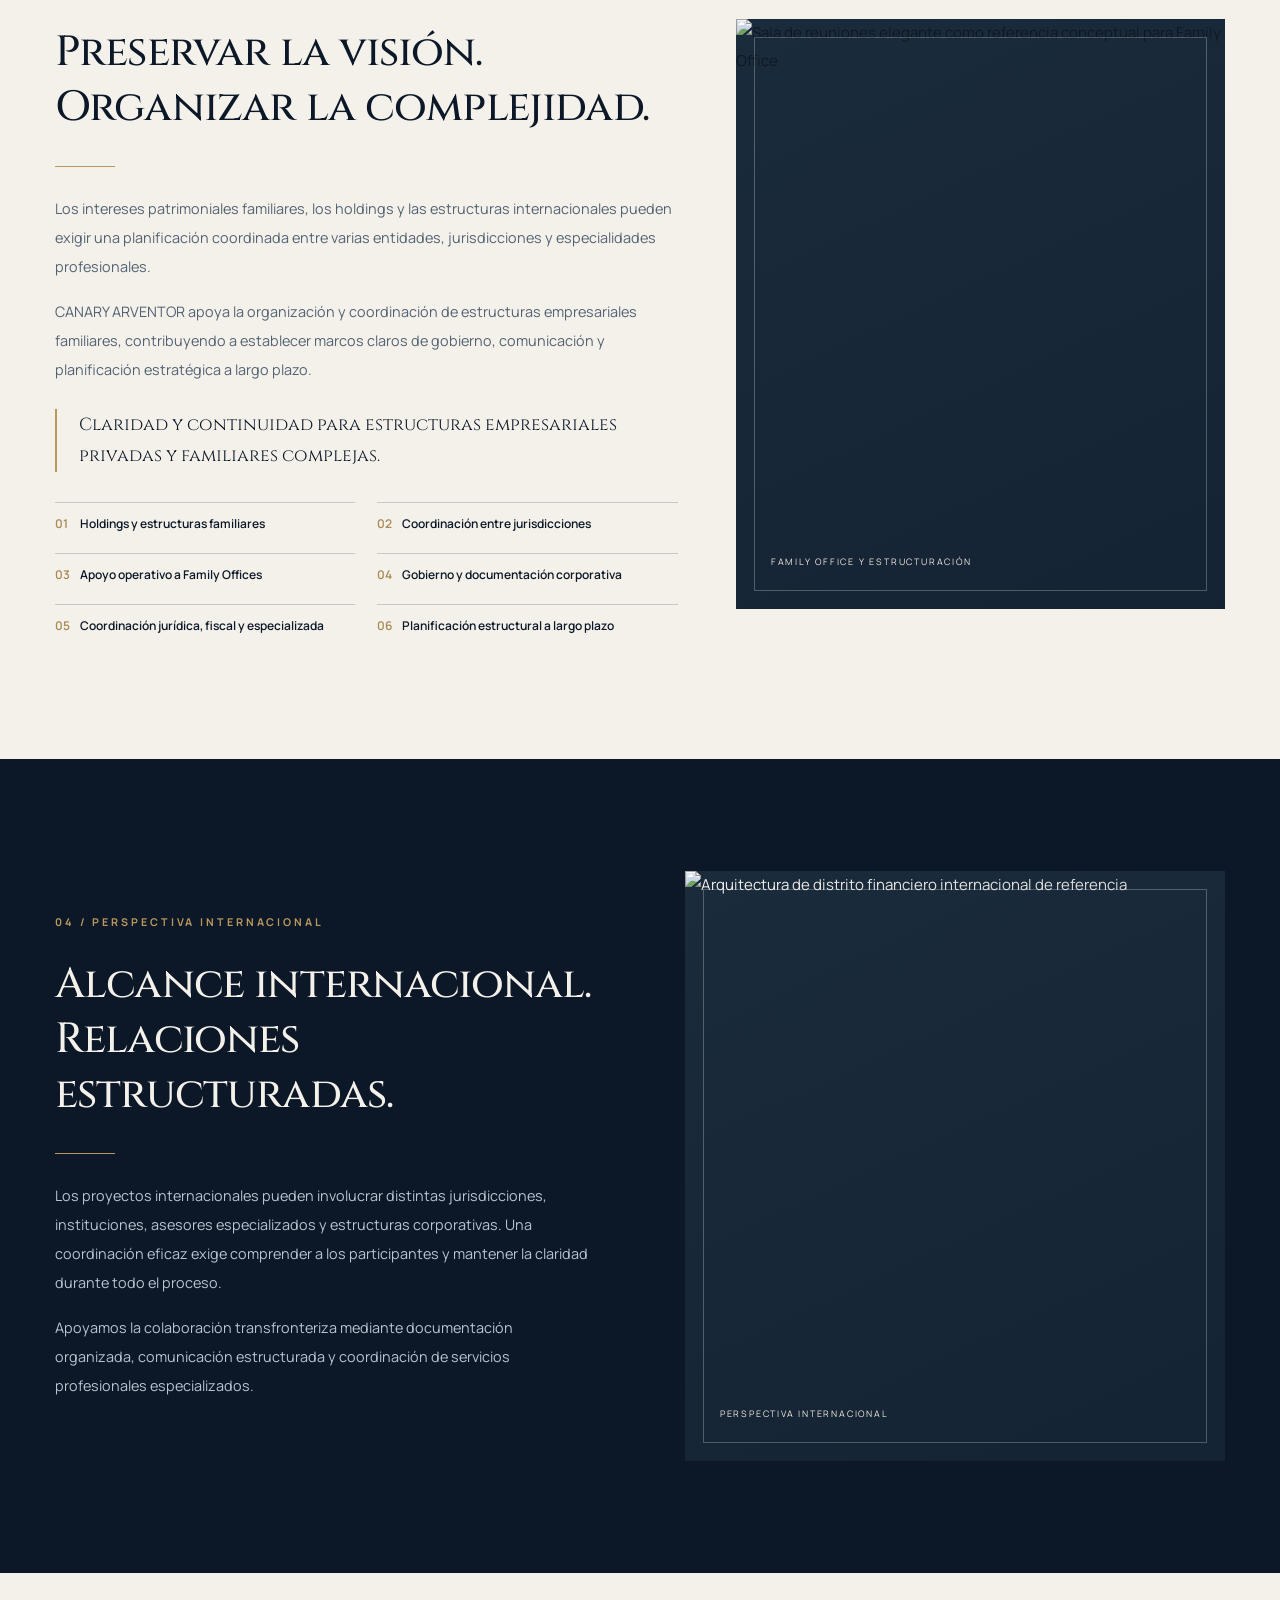
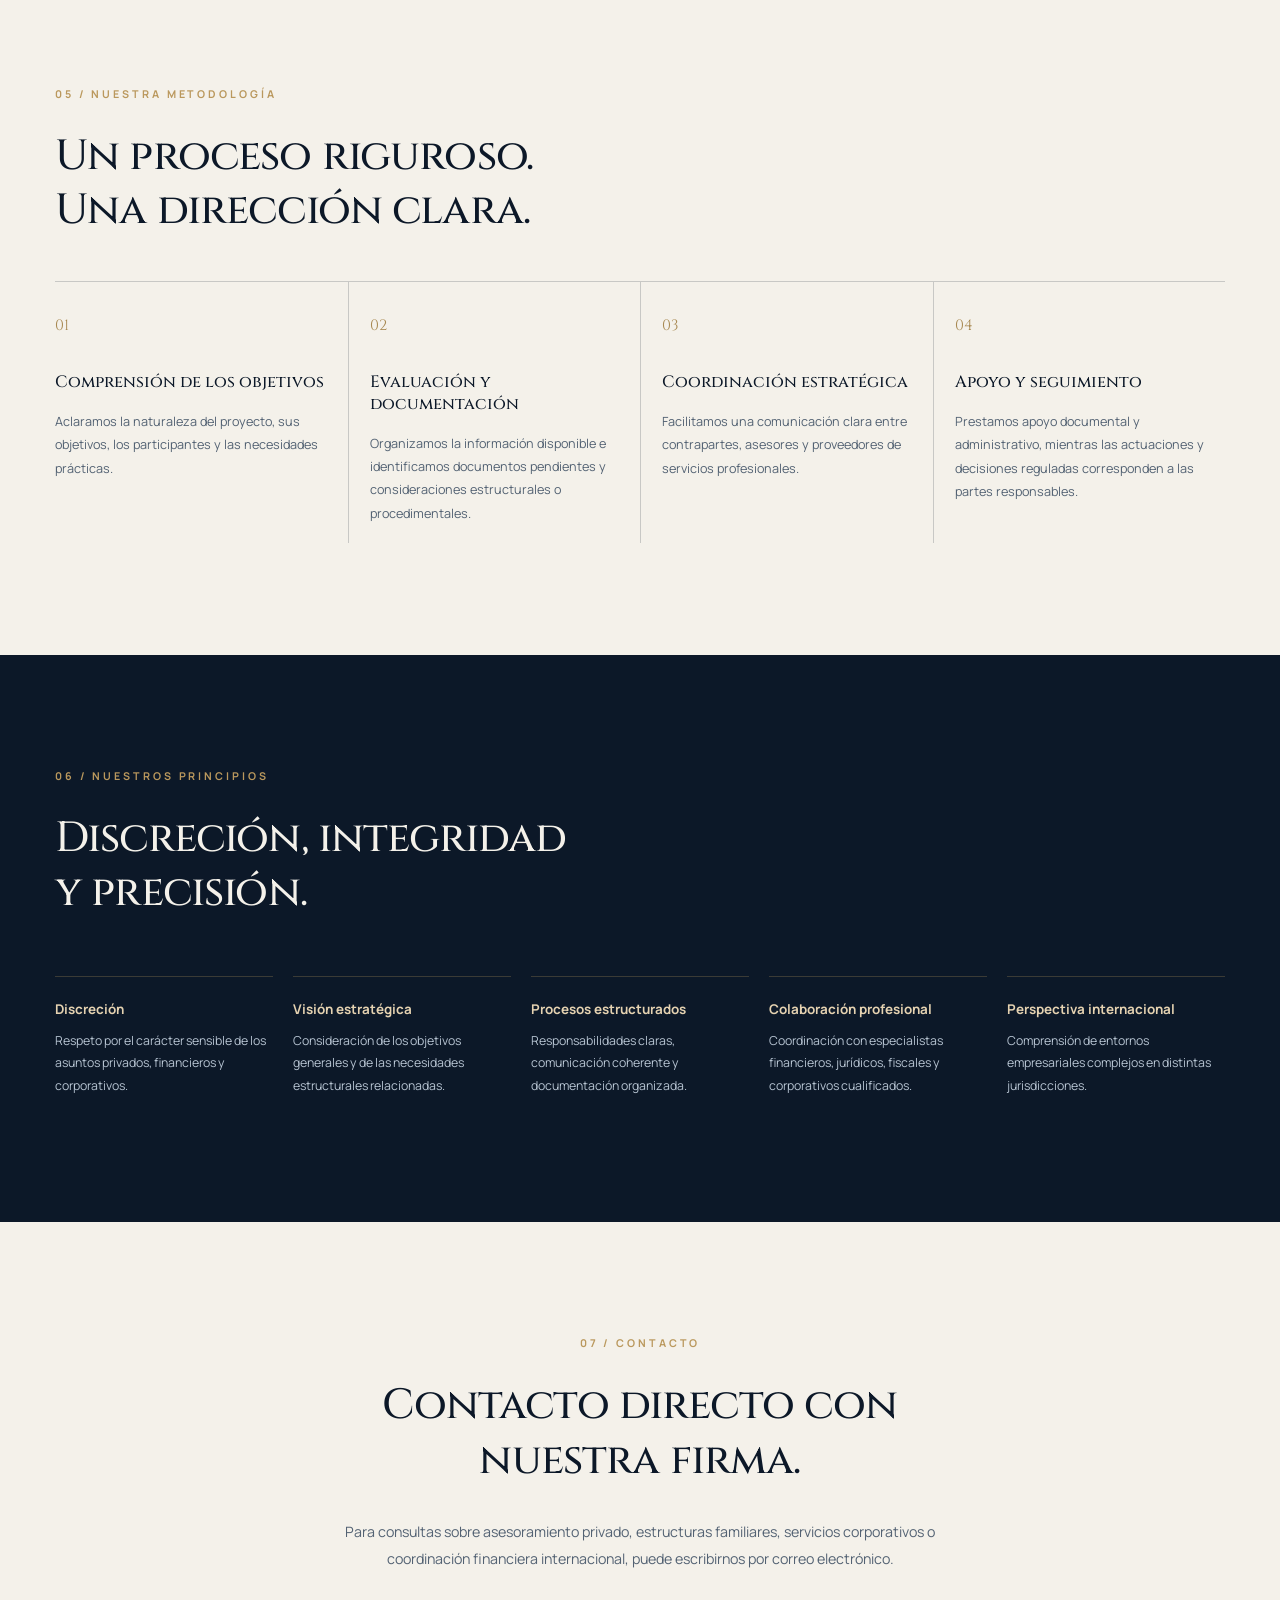
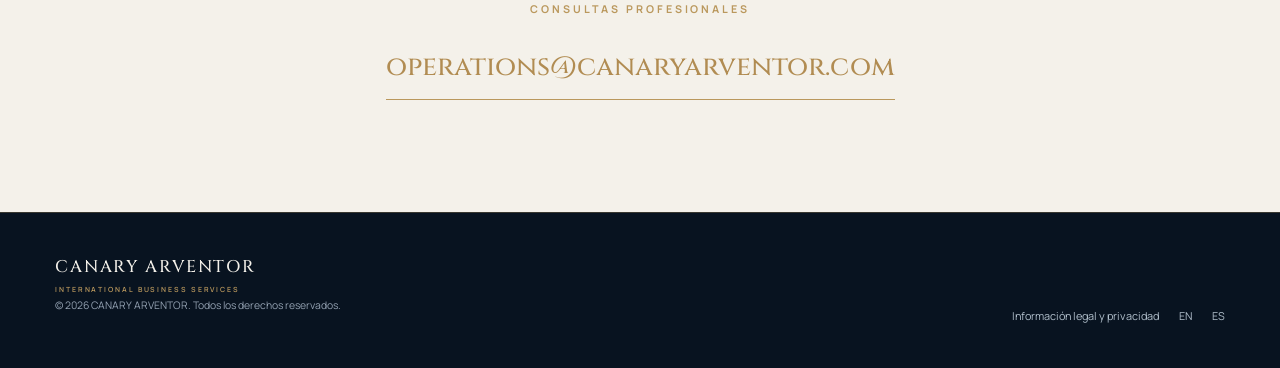
==== commit 33eb3ab5: "Use verified brand logo image in es/index.html" ====
--- a/es/index.html
+++ b/es/index.html
@@ -2,9 +2,9 @@
 <html lang="es"><head>
 <meta charset="utf-8"><meta name="viewport" content="width=device-width, initial-scale=1">
 <title>CANARY ARVENTOR | Asesoramiento privado y servicios internacionales</title><meta name="description" content="CANARY ARVENTOR: asesoramiento privado y estratégico, estructuras familiares, coordinación financiera internacional y servicios corporativos.">
-<meta name="theme-color" content="#0C1828"><meta property="og:title" content="CANARY ARVENTOR | Asesoramiento privado y servicios internacionales"><meta property="og:description" content="Asesoramiento privado, estructuras familiares, coordinación financiera internacional y servicios corporativos."><meta property="og:type" content="website"><meta property="og:image" content="https://canaryarventor.com/assets/brand/canary-arventor-logo-approved.png"><meta property="og:url" content="https://canaryarventor.com/es/">
+<meta name="theme-color" content="#0C1828"><meta property="og:title" content="CANARY ARVENTOR | Asesoramiento privado y servicios internacionales"><meta property="og:description" content="Asesoramiento privado, estructuras familiares, coordinación financiera internacional y servicios corporativos."><meta property="og:type" content="website"><meta property="og:image" content="https://canaryarventor.com/assets/brand/canary-arventor-logo-web.webp"><meta property="og:url" content="https://canaryarventor.com/es/">
 <link rel="canonical" href="https://canaryarventor.com/es/"><link rel="alternate" hreflang="en" href="https://canaryarventor.com/"><link rel="alternate" hreflang="es" href="https://canaryarventor.com/es/"><link rel="alternate" hreflang="x-default" href="https://canaryarventor.com/">
-<link rel="icon" href="../assets/brand/canary-arventor-logo-approved.png" type="image/png">
+<link rel="icon" href="../assets/brand/canary-arventor-logo-web.webp" type="image/png">
 <link rel="preconnect" href="https://fonts.googleapis.com"><link rel="preconnect" href="https://fonts.gstatic.com" crossorigin>
 <link href="https://fonts.googleapis.com/css2?family=Cinzel:wght@400;500;600&family=Manrope:wght@400;500;600;700&display=swap" rel="stylesheet">
 <link rel="stylesheet" href="../assets/css/style.css"><script defer src="../assets/js/site.js"></script><script type="application/ld+json">{"@context":"https://schema.org","@type":"Organization","name":"CANARY ARVENTOR","url":"https://canaryarventor.com","email":"operations@canaryarventor.com","description":"International business services and corporate coordination"}</script></head>
@@ -15,7 +15,7 @@
 </div></header>
 <main id="top">
 <section class="hero section-dark" aria-labelledby="hero-heading"><div class="container hero-inner">
-<img class="hero-logo" src="../assets/brand/canary-arventor-logo-approved.png" alt="Logotipo original aprobado de CANARY ARVENTOR — International Business Services" width="1254" height="1254" fetchpriority="high">
+<img class="hero-logo" src="../assets/brand/canary-arventor-logo-web.webp" alt="Logotipo original aprobado de CANARY ARVENTOR — International Business Services" width="420" height="420" fetchpriority="high">
 <h1 id="hero-heading" class="hero-statement">Strategic Vision. <em>Perspectiva internacional.</em></h1><div class="hero-rule"></div><p class="hero-intro">Asesoramiento privado, estructuras familiares, servicios corporativos y coordinación financiera internacional.</p>
 </div><a href="#firm" class="hero-scroll">Conoce nuestra firma</a></section>
 <section id="firm" class="section-light firm" aria-labelledby="firm-title"><div class="container split"><div class="section-text"><div class="eyebrow">01 / NUESTRA FIRMA</div><h2 id="firm-title">Criterio independiente.<br>Perspectiva internacional.</h2><div class="fine-rule"></div><p class="copy">CANARY ARVENTOR centra su actividad en el asesoramiento privado estratégico, la coordinación financiera internacional y los servicios corporativos dirigidos a clientes privados, empresas familiares y organizaciones con actividad internacional.</p><p class="copy">Apoyamos la organización de relaciones corporativas, iniciativas empresariales y procesos complejos, colaborando cuando resulta necesario con profesionales jurídicos, fiscales, financieros y de otras especialidades.</p><p class="copy">Nuestro enfoque se fundamenta en la discreción, la claridad y una planificación rigurosa de asuntos privados y corporativos sensibles.</p><div class="metric-strip"><span>Discreción</span><span>Precisión</span><span>Perspectiva</span></div></div><div class="visual"><img loading="lazy" decoding="async" src="https://images.unsplash.com/photo-1497366754035-f200968a6e72?auto=format&fit=crop&w=1240&q=85" alt="Arquitectura ejecutiva contemporánea como referencia visual conceptual"><span class="visual-caption">ASESORAMIENTO PRIVADO Y CORPORATIVO</span></div></div></section>
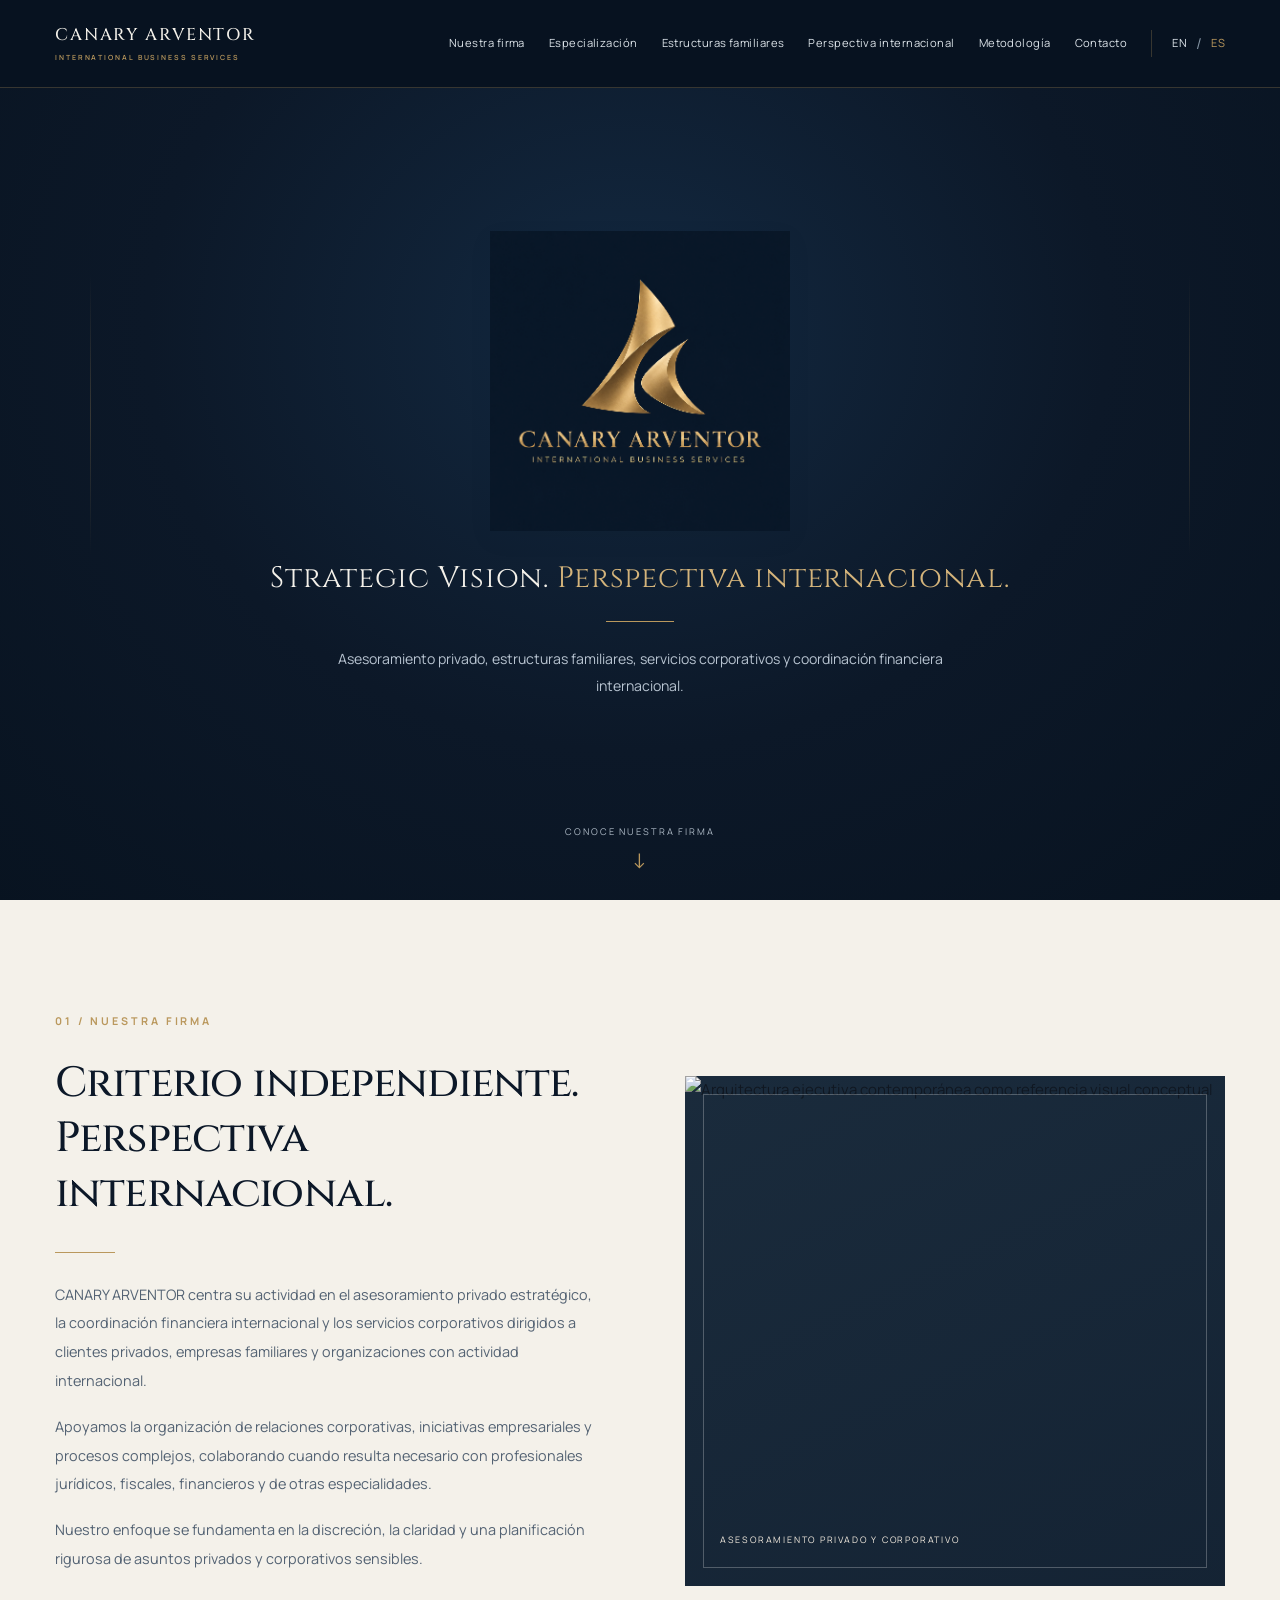
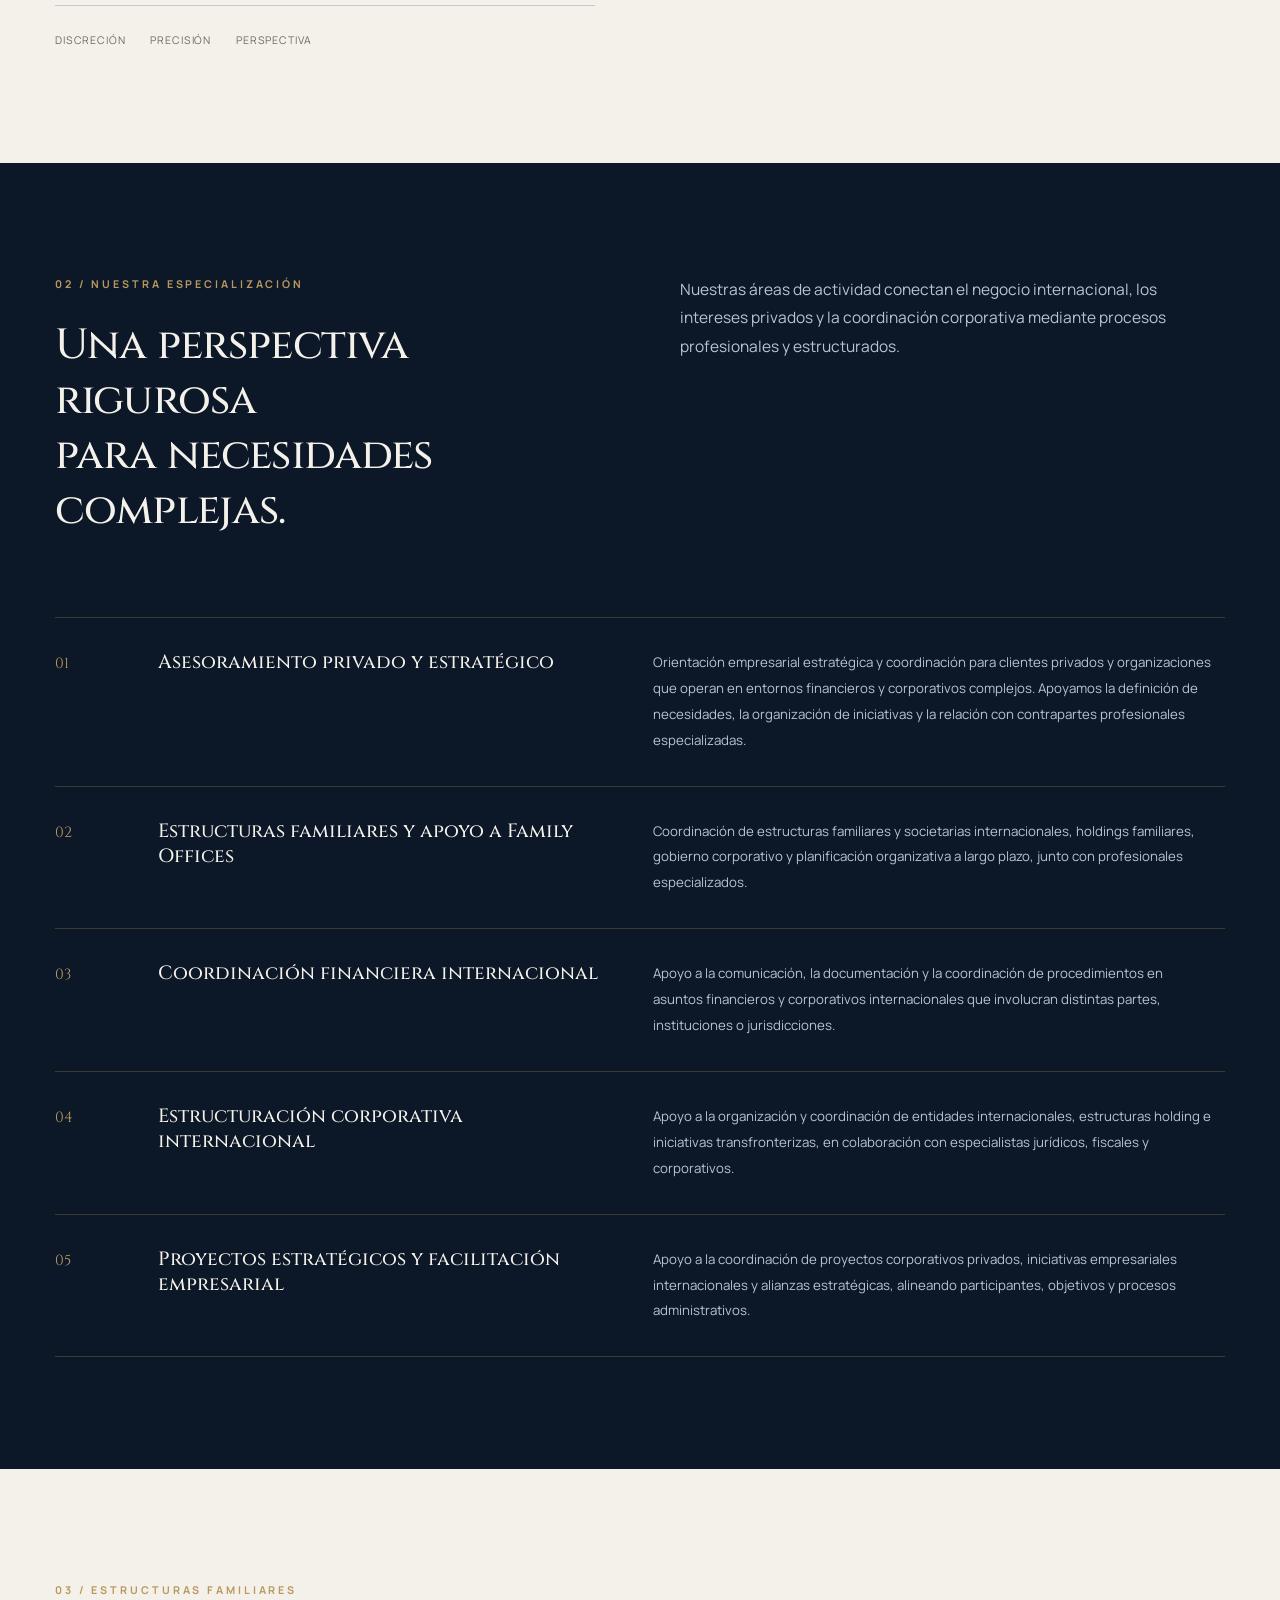
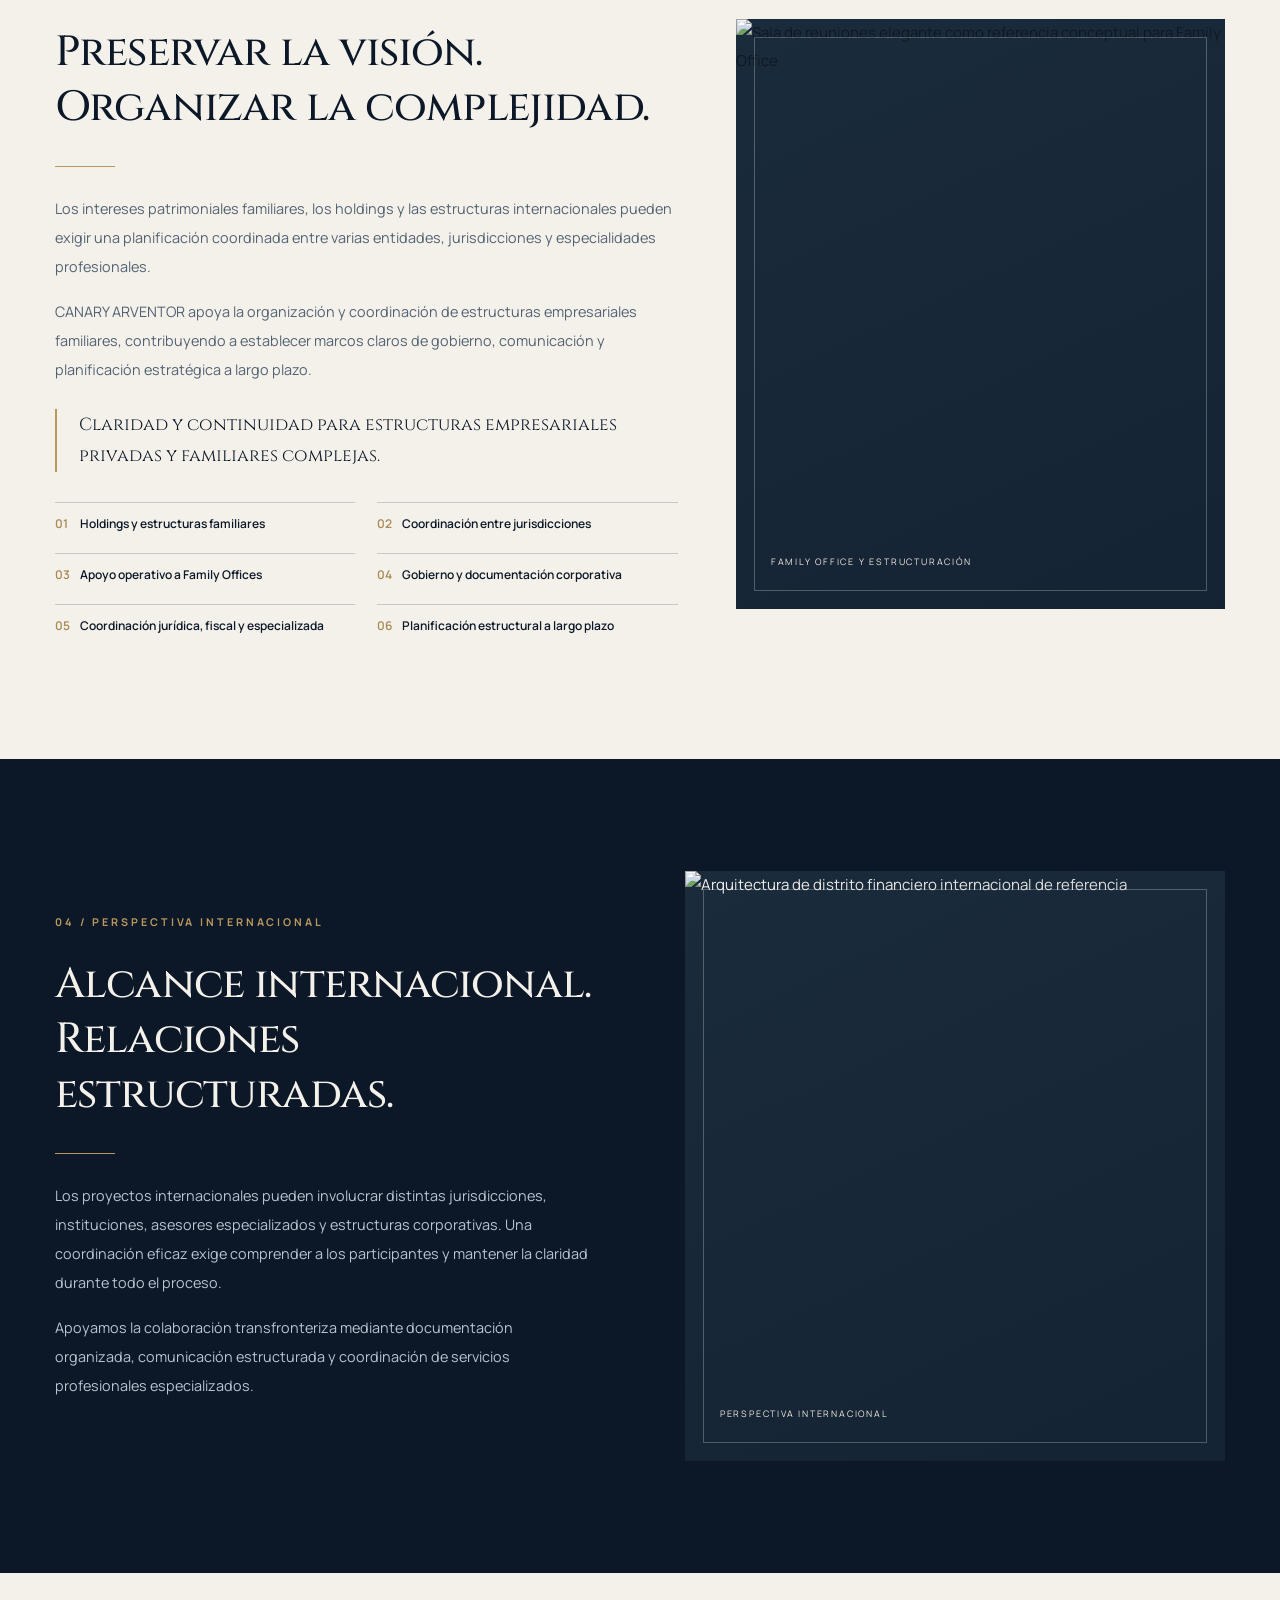
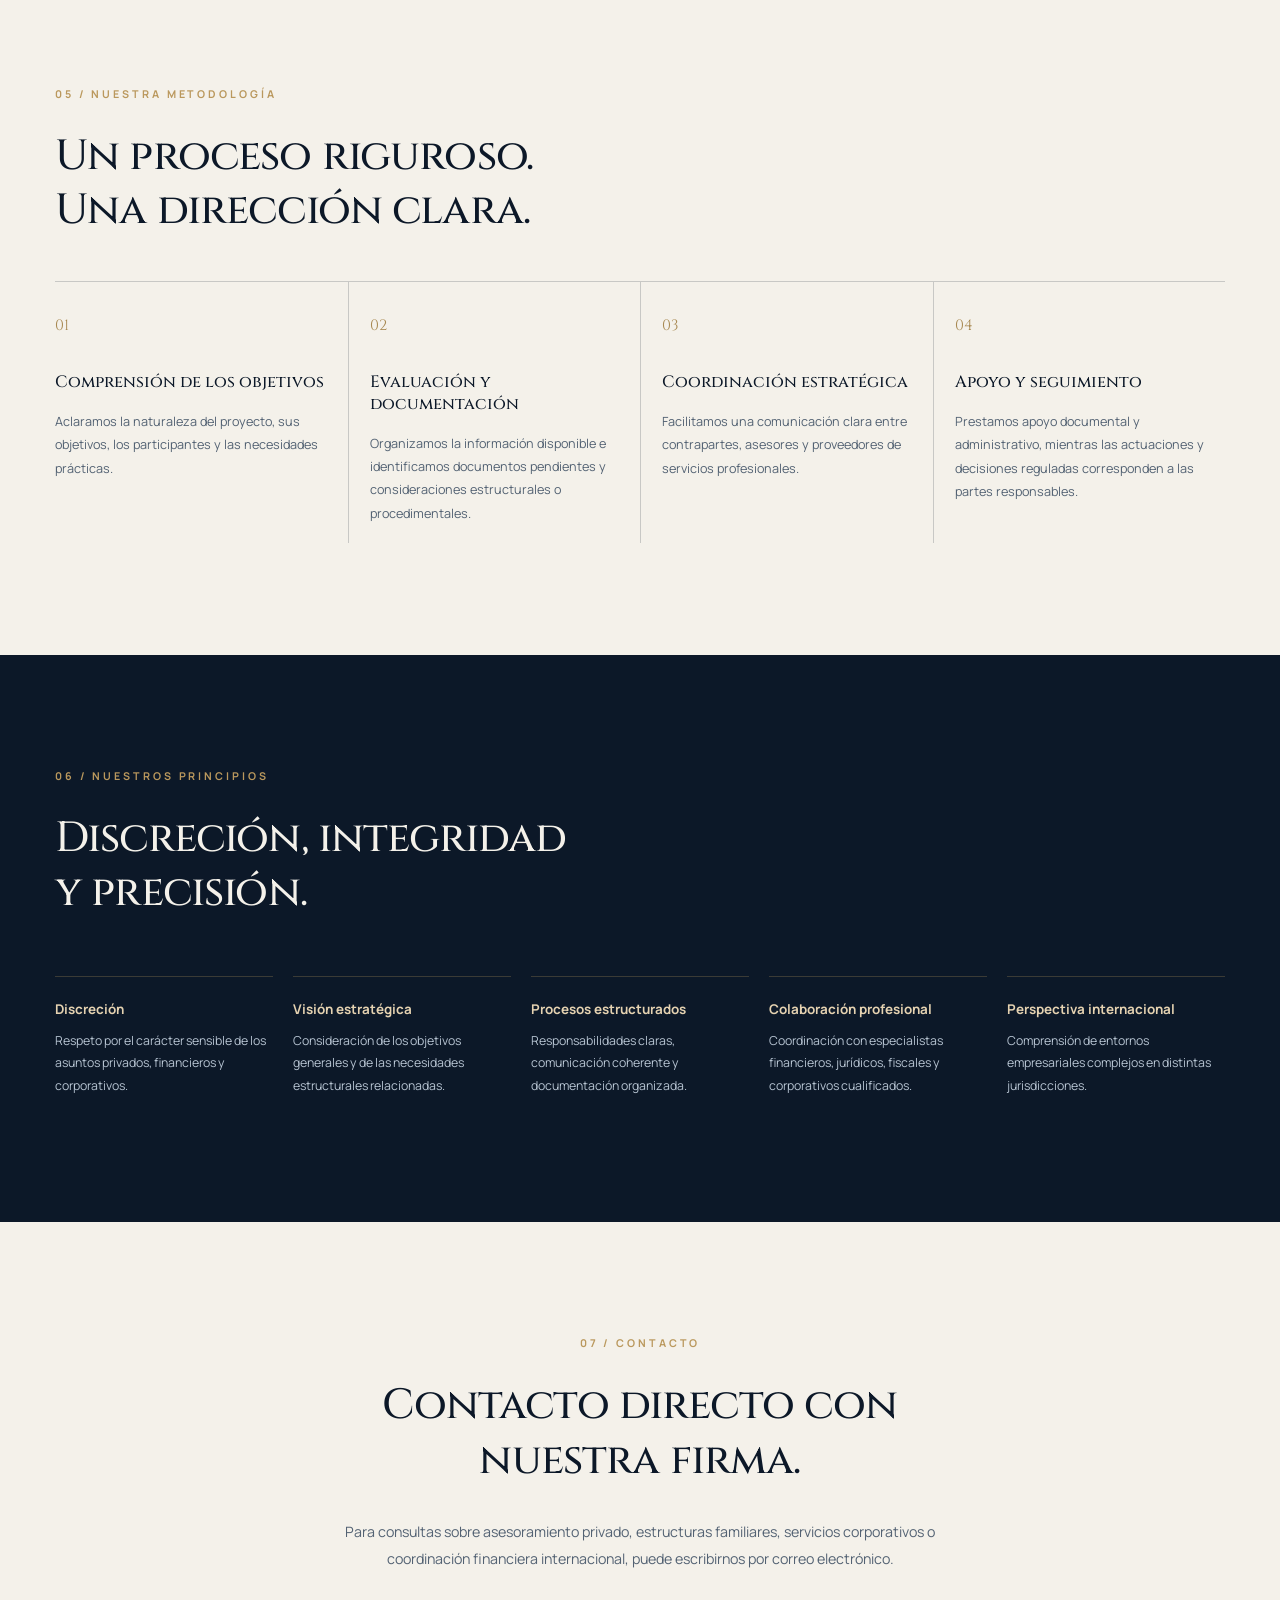
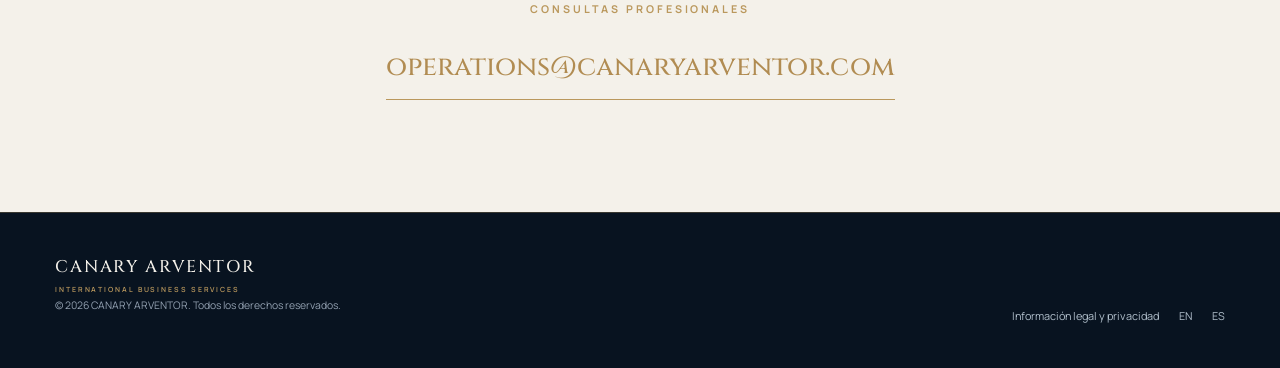
==== commit 7433f2dd: "Display exact full-resolution approved PNG in es/index.html" ====
--- a/es/index.html
+++ b/es/index.html
@@ -2,9 +2,9 @@
 <html lang="es"><head>
 <meta charset="utf-8"><meta name="viewport" content="width=device-width, initial-scale=1">
 <title>CANARY ARVENTOR | Asesoramiento privado y servicios internacionales</title><meta name="description" content="CANARY ARVENTOR: asesoramiento privado y estratégico, estructuras familiares, coordinación financiera internacional y servicios corporativos.">
-<meta name="theme-color" content="#0C1828"><meta property="og:title" content="CANARY ARVENTOR | Asesoramiento privado y servicios internacionales"><meta property="og:description" content="Asesoramiento privado, estructuras familiares, coordinación financiera internacional y servicios corporativos."><meta property="og:type" content="website"><meta property="og:image" content="https://canaryarventor.com/assets/brand/canary-arventor-logo-web.webp"><meta property="og:url" content="https://canaryarventor.com/es/">
+<meta name="theme-color" content="#0C1828"><meta property="og:title" content="CANARY ARVENTOR | Asesoramiento privado y servicios internacionales"><meta property="og:description" content="Asesoramiento privado, estructuras familiares, coordinación financiera internacional y servicios corporativos."><meta property="og:type" content="website"><meta property="og:image" content="https://canaryarventor.com/assets/brand/canary-arventor-logo-approved.png"><meta property="og:url" content="https://canaryarventor.com/es/">
 <link rel="canonical" href="https://canaryarventor.com/es/"><link rel="alternate" hreflang="en" href="https://canaryarventor.com/"><link rel="alternate" hreflang="es" href="https://canaryarventor.com/es/"><link rel="alternate" hreflang="x-default" href="https://canaryarventor.com/">
-<link rel="icon" href="../assets/brand/canary-arventor-logo-web.webp" type="image/png">
+<link rel="icon" href="../assets/brand/canary-arventor-logo-approved.png" type="image/png">
 <link rel="preconnect" href="https://fonts.googleapis.com"><link rel="preconnect" href="https://fonts.gstatic.com" crossorigin>
 <link href="https://fonts.googleapis.com/css2?family=Cinzel:wght@400;500;600&family=Manrope:wght@400;500;600;700&display=swap" rel="stylesheet">
 <link rel="stylesheet" href="../assets/css/style.css"><script defer src="../assets/js/site.js"></script><script type="application/ld+json">{"@context":"https://schema.org","@type":"Organization","name":"CANARY ARVENTOR","url":"https://canaryarventor.com","email":"operations@canaryarventor.com","description":"International business services and corporate coordination"}</script></head>
@@ -15,7 +15,7 @@
 </div></header>
 <main id="top">
 <section class="hero section-dark" aria-labelledby="hero-heading"><div class="container hero-inner">
-<img class="hero-logo" src="../assets/brand/canary-arventor-logo-web.webp" alt="Logotipo original aprobado de CANARY ARVENTOR — International Business Services" width="420" height="420" fetchpriority="high">
+<img class="hero-logo" src="../assets/brand/canary-arventor-logo-approved.png" alt="Logotipo original aprobado de CANARY ARVENTOR — International Business Services" width="1254" height="1254" fetchpriority="high">
 <h1 id="hero-heading" class="hero-statement">Strategic Vision. <em>Perspectiva internacional.</em></h1><div class="hero-rule"></div><p class="hero-intro">Asesoramiento privado, estructuras familiares, servicios corporativos y coordinación financiera internacional.</p>
 </div><a href="#firm" class="hero-scroll">Conoce nuestra firma</a></section>
 <section id="firm" class="section-light firm" aria-labelledby="firm-title"><div class="container split"><div class="section-text"><div class="eyebrow">01 / NUESTRA FIRMA</div><h2 id="firm-title">Criterio independiente.<br>Perspectiva internacional.</h2><div class="fine-rule"></div><p class="copy">CANARY ARVENTOR centra su actividad en el asesoramiento privado estratégico, la coordinación financiera internacional y los servicios corporativos dirigidos a clientes privados, empresas familiares y organizaciones con actividad internacional.</p><p class="copy">Apoyamos la organización de relaciones corporativas, iniciativas empresariales y procesos complejos, colaborando cuando resulta necesario con profesionales jurídicos, fiscales, financieros y de otras especialidades.</p><p class="copy">Nuestro enfoque se fundamenta en la discreción, la claridad y una planificación rigurosa de asuntos privados y corporativos sensibles.</p><div class="metric-strip"><span>Discreción</span><span>Precisión</span><span>Perspectiva</span></div></div><div class="visual"><img loading="lazy" decoding="async" src="https://images.unsplash.com/photo-1497366754035-f200968a6e72?auto=format&fit=crop&w=1240&q=85" alt="Arquitectura ejecutiva contemporánea como referencia visual conceptual"><span class="visual-caption">ASESORAMIENTO PRIVADO Y CORPORATIVO</span></div></div></section>
--- a/assets/css/style.css
+++ b/assets/css/style.css
@@ -1,7 +1,7 @@
 :root{--navy:#0C1828;--deep:#081320;--ivory:#F4F1EA;--gold:#BA985D;--slate:#718096;--muted-on-dark:#BAC4D1;--muted-on-light:#536273;--rule-dark:rgba(186,152,93,.27);--rule-light:rgba(12,24,40,.19);--heading:"Cinzel",Georgia,serif;--body:"Manrope",Arial,sans-serif;--max:1220px}
 *{box-sizing:border-box}html{scroll-behavior:smooth;scroll-padding-top:90px}body{margin:0;background:var(--navy);font:400 15px/1.86 var(--body);color:var(--ivory);-webkit-font-smoothing:antialiased}a{color:inherit}a:focus-visible,button:focus-visible{outline:2px solid var(--gold);outline-offset:4px}img{max-width:100%;height:auto}h1,h2,h3,p{margin-top:0}h1,h2,h3{font-family:var(--heading);font-weight:500;line-height:1.3}p{max-width:70ch}.container{width:calc(100% - 110px);max-width:var(--max);margin:auto}.eyebrow{font-size:.67rem;letter-spacing:.27em;font-weight:700;text-transform:uppercase;color:var(--gold);margin-bottom:25px}.section-dark{background:var(--navy);color:var(--ivory)}.section-light{background:var(--ivory);color:var(--navy)}.section-dark .copy,.section-dark .intro{color:var(--muted-on-dark)}.section-light .copy,.section-light .intro{color:var(--muted-on-light)}section:not(.hero){padding:112px 0}section:not(.hero) h2{font-size:clamp(2rem,3.3vw,3.7rem);margin:0 0 30px;letter-spacing:-.02em}
 .site-header{position:sticky;top:0;height:88px;background:rgba(8,19,32,.97);border-bottom:1px solid var(--rule-dark);backdrop-filter:blur(10px);z-index:20}.header-inner{height:100%;display:flex;align-items:center;justify-content:space-between;gap:20px}.wordmark{font:500 1.06rem/1.4 var(--heading);letter-spacing:.11em;white-space:nowrap}.brand-subline{font-size:.44rem;letter-spacing:.27em;color:var(--gold);font-weight:600;margin-top:5px}.header-links{display:flex;gap:24px;align-items:center}.header-links a{text-decoration:none;font-size:.7rem;letter-spacing:.04em;color:#DCE3E9}.header-links a:hover,.header-links a[aria-current]{color:var(--gold)}.lang-switch{border-left:1px solid var(--rule-dark);padding-left:20px;display:flex;gap:9px;align-items:center}.lang-divider{color:#8393A2}.menu-toggle{display:none;background:none;border:1px solid var(--gold);color:var(--gold);padding:5px 12px;cursor:pointer}
-.hero{position:relative;display:flex;align-items:center;min-height:calc(100vh - 88px);background:radial-gradient(ellipse at 49% 30%,#132941 0%,#0C1828 52%,#081320 100%);overflow:hidden}.hero:before,.hero:after{content:"";position:absolute;top:23%;height:280px;width:1px;background:linear-gradient(transparent,rgba(186,152,93,.25),transparent)}.hero:before{left:7%}.hero:after{right:7%}.hero-inner{text-align:center;display:flex;align-items:center;flex-direction:column;padding:15px 0 75px}.hero-logo{width:min(560px,85vw);display:block;margin:0 auto -15px}.hero-statement{font-size:clamp(1.2rem,2.3vw,2.15rem);font-weight:400;letter-spacing:.025em;max-width:810px;margin:0}.hero-statement em{font-style:normal;color:#D4B47B}.hero-rule{width:68px;height:1px;background:var(--gold);margin:24px auto}.hero-intro{color:#B8C4D1;font-size:.88rem;max-width:670px}.hero-scroll{position:absolute;bottom:21px;left:50%;transform:translateX(-50%);font-size:.58rem;text-transform:uppercase;text-decoration:none;letter-spacing:.2em;color:#ADB9C5;text-align:center;white-space:nowrap}.hero-scroll:after{display:block;content:"↓";color:var(--gold);font-size:1.3rem}
+.hero{position:relative;display:flex;align-items:center;min-height:calc(100vh - 88px);background:radial-gradient(ellipse at 49% 30%,#132941 0%,#0C1828 52%,#081320 100%);overflow:hidden}.hero:before,.hero:after{content:"";position:absolute;top:23%;height:280px;width:1px;background:linear-gradient(transparent,rgba(186,152,93,.25),transparent)}.hero:before{left:7%}.hero:after{right:7%}.hero-inner{text-align:center;display:flex;align-items:center;flex-direction:column;padding:40px 0 84px}.hero-logo{width:min(300px,62vw);display:block;margin:0 auto 28px;filter:drop-shadow(0 8px 12px rgba(0,0,0,.03))}.hero-statement{font-size:clamp(1.2rem,2.3vw,2.15rem);font-weight:400;letter-spacing:.025em;max-width:810px;margin:0}.hero-statement em{font-style:normal;color:#D4B47B}.hero-rule{width:68px;height:1px;background:var(--gold);margin:24px auto}.hero-intro{color:#B8C4D1;font-size:.88rem;max-width:670px}.hero-scroll{position:absolute;bottom:21px;left:50%;transform:translateX(-50%);font-size:.58rem;text-transform:uppercase;text-decoration:none;letter-spacing:.2em;color:#ADB9C5;text-align:center;white-space:nowrap}.hero-scroll:after{display:block;content:"↓";color:var(--gold);font-size:1.3rem}
 .split{display:grid;grid-template-columns:1fr 1fr;gap:clamp(35px,7vw,105px);align-items:center}.split.reverse .visual{order:2}.split.reverse .section-text{order:1}.copy{font-size:.9rem;line-height:2;margin-bottom:17px}.fine-rule{width:60px;height:1px;background:var(--gold);margin:28px 0}.visual{position:relative;min-height:510px;overflow:hidden;background:#1A2B3C}.visual img{position:absolute;inset:0;width:100%;height:100%;object-fit:cover;filter:saturate(.6)}.visual:after{content:"";position:absolute;inset:0;background:linear-gradient(155deg,transparent,rgba(12,24,40,.4))}.visual:before{content:"";position:absolute;inset:18px;border:1px solid rgba(255,255,255,.25);z-index:2}.visual-caption{position:absolute;bottom:38px;left:35px;z-index:3;font-size:.56rem;letter-spacing:.2em;color:#F3EBDF}.metric-strip{display:flex;gap:25px;border-top:1px solid var(--rule-light);margin-top:31px;padding-top:25px}.metric-strip span{font-size:.66rem;letter-spacing:.08em;text-transform:uppercase;color:#71695F}
 .services-top{display:grid;grid-template-columns:1fr 1fr;gap:80px;margin-bottom:48px}.services-top .intro{font-size:.97rem}.service-list{border-top:1px solid var(--rule-dark)}.service{display:grid;grid-template-columns:65px 1fr 1.25fr;gap:38px;padding:32px 0;border-bottom:1px solid var(--rule-dark)}.service-index{color:var(--gold);font-family:var(--heading);font-size:.92rem}.service h3{font-size:1.2rem;color:var(--ivory);margin:0}.service p{font-size:.83rem;color:#B7C4D0;margin:0;line-height:1.95}
 .family-grid{display:grid;grid-template-columns:1.12fr .88fr;gap:58px;align-items:center}.family-quote{font:400 1.09rem/1.8 var(--heading);border-left:2px solid var(--gold);padding-left:22px;margin-top:24px}.family-list{display:grid;grid-template-columns:1fr 1fr;gap:8px 22px;margin-top:30px}.family-list div{font-size:.75rem;font-weight:600;border-top:1px solid var(--rule-light);padding:12px 0;line-height:1.5}.family-list span{color:#A88952;display:inline-block;width:25px}.family .visual,.global .visual{min-height:590px}
@@ -9,6 +9,6 @@
 .principles-grid{display:grid;grid-template-columns:repeat(5,1fr);gap:20px;margin-top:55px}.principle{border-top:1px solid var(--rule-dark);padding-top:22px}.principle h3{font:700 .84rem/1.5 var(--body);color:#E5D2B1;margin:0 0 10px}.principle p{font-size:.77rem;color:#B7C4D2;line-height:1.86}
 .contact{text-align:center}.contact-inner{display:flex;flex-direction:column;align-items:center}.contact .intro{max-width:620px;margin:0 auto 28px;font-size:.89rem}.contact-address{font:500 clamp(1rem,2.4vw,1.7rem)/1.6 var(--heading);color:#B18C52;overflow-wrap:anywhere;text-decoration:none;border-bottom:1px solid var(--gold);padding-bottom:10px}.contact-address:hover{color:#9B7644}.footer{background:var(--deep);padding:42px 0;border-top:1px solid var(--rule-dark)}.footer-inner{display:flex;justify-content:space-between;align-items:end;gap:24px}.footer-note{color:#94A2B2;font-size:.65rem}.footer-links{display:flex;gap:20px;align-items:center;flex-wrap:wrap}.footer-links a{text-decoration:none;font-size:.68rem;color:#B2C0CC}.footer-links a:hover{color:var(--gold)}.legal-shell{min-height:80vh;padding:80px 0}.legal-shell h1{font-size:2.4rem}.legal-shell a{color:var(--gold)}
 @media(max-width:1050px){.container{width:calc(100% - 64px)}.header-links{gap:13px}.header-links a{font-size:.62rem}.wordmark{font-size:.9rem}.brand-subline{letter-spacing:.15em}.split,.family-grid{gap:35px}.service{grid-template-columns:38px 1fr 1.18fr;gap:24px}.principles-grid{grid-template-columns:repeat(3,1fr)}}
-@media(max-width:760px){.container{width:calc(100% - 42px)}.site-header{height:75px}.menu-toggle{display:block}.header-links{display:none;position:absolute;top:74px;left:0;right:0;flex-direction:column;align-items:stretch;gap:17px;background:#081320;padding:23px;border-bottom:1px solid var(--rule-dark)}.header-links.is-open{display:flex}.header-links a{font-size:.8rem}.lang-switch{border:0;border-top:1px solid var(--rule-dark);padding:14px 0 0}.hero{min-height:calc(100svh - 75px)}.hero:before,.hero:after{display:none}.hero-inner{padding:35px 0 65px}.hero-logo{width:min(460px,100%)}.hero-statement{font-size:clamp(1.14rem,4.7vw,1.65rem)}.hero-intro{font-size:.79rem}.hero-scroll{bottom:6px}section:not(.hero){padding:76px 0}section:not(.hero) h2{font-size:clamp(1.7rem,6.8vw,2.8rem)}.split,.family-grid,.services-top{grid-template-columns:1fr;gap:33px}.split.reverse .visual{order:1}.split.reverse .section-text{order:2}.visual,.family .visual,.global .visual{min-height:370px}.services-top{gap:8px;margin-bottom:24px}.service{grid-template-columns:35px 1fr;gap:12px;padding:23px 0}.service h3{font-size:1.05rem}.service p{grid-column:2}.steps{grid-template-columns:repeat(2,1fr)}.step:nth-child(3){border-left:0;padding-left:0}.step:nth-child(n+3){border-top:1px solid var(--rule-light)}.principles-grid{grid-template-columns:1fr 1fr}.footer-inner{flex-direction:column;align-items:flex-start}}
-@media(max-width:440px){.container{width:calc(100% - 34px)}.hero-logo{width:100%}.hero-statement{font-size:1.08rem}.hero-intro{font-size:.72rem}.eyebrow{letter-spacing:.17em}.family-list,.steps,.principles-grid{grid-template-columns:1fr}.step,.step:not(:first-child){padding:20px 0!important;border-left:0}.step:not(:first-child){border-top:1px solid var(--rule-light)}.step-num{margin-bottom:15px}.contact-address{font-size:.85rem}.visual,.family .visual,.global .visual{min-height:315px}}
+@media(max-width:760px){.container{width:calc(100% - 42px)}.site-header{height:75px}.menu-toggle{display:block}.header-links{display:none;position:absolute;top:74px;left:0;right:0;flex-direction:column;align-items:stretch;gap:17px;background:#081320;padding:23px;border-bottom:1px solid var(--rule-dark)}.header-links.is-open{display:flex}.header-links a{font-size:.8rem}.lang-switch{border:0;border-top:1px solid var(--rule-dark);padding:14px 0 0}.hero{min-height:calc(100svh - 75px)}.hero:before,.hero:after{display:none}.hero-inner{padding:44px 0 74px}.hero-logo{width:min(265px,67vw);margin-bottom:24px}.hero-statement{font-size:clamp(1.14rem,4.7vw,1.65rem)}.hero-intro{font-size:.79rem}.hero-scroll{bottom:6px}section:not(.hero){padding:76px 0}section:not(.hero) h2{font-size:clamp(1.7rem,6.8vw,2.8rem)}.split,.family-grid,.services-top{grid-template-columns:1fr;gap:33px}.split.reverse .visual{order:1}.split.reverse .section-text{order:2}.visual,.family .visual,.global .visual{min-height:370px}.services-top{gap:8px;margin-bottom:24px}.service{grid-template-columns:35px 1fr;gap:12px;padding:23px 0}.service h3{font-size:1.05rem}.service p{grid-column:2}.steps{grid-template-columns:repeat(2,1fr)}.step:nth-child(3){border-left:0;padding-left:0}.step:nth-child(n+3){border-top:1px solid var(--rule-light)}.principles-grid{grid-template-columns:1fr 1fr}.footer-inner{flex-direction:column;align-items:flex-start}}
+@media(max-width:440px){.container{width:calc(100% - 34px)}.hero-logo{width:min(232px,68vw);margin-bottom:22px}.hero-statement{font-size:1.08rem}.hero-intro{font-size:.72rem}.eyebrow{letter-spacing:.17em}.family-list,.steps,.principles-grid{grid-template-columns:1fr}.step,.step:not(:first-child){padding:20px 0!important;border-left:0}.step:not(:first-child){border-top:1px solid var(--rule-light)}.step-num{margin-bottom:15px}.contact-address{font-size:.85rem}.visual,.family .visual,.global .visual{min-height:315px}}
 @media(prefers-reduced-motion:reduce){html{scroll-behavior:auto}}
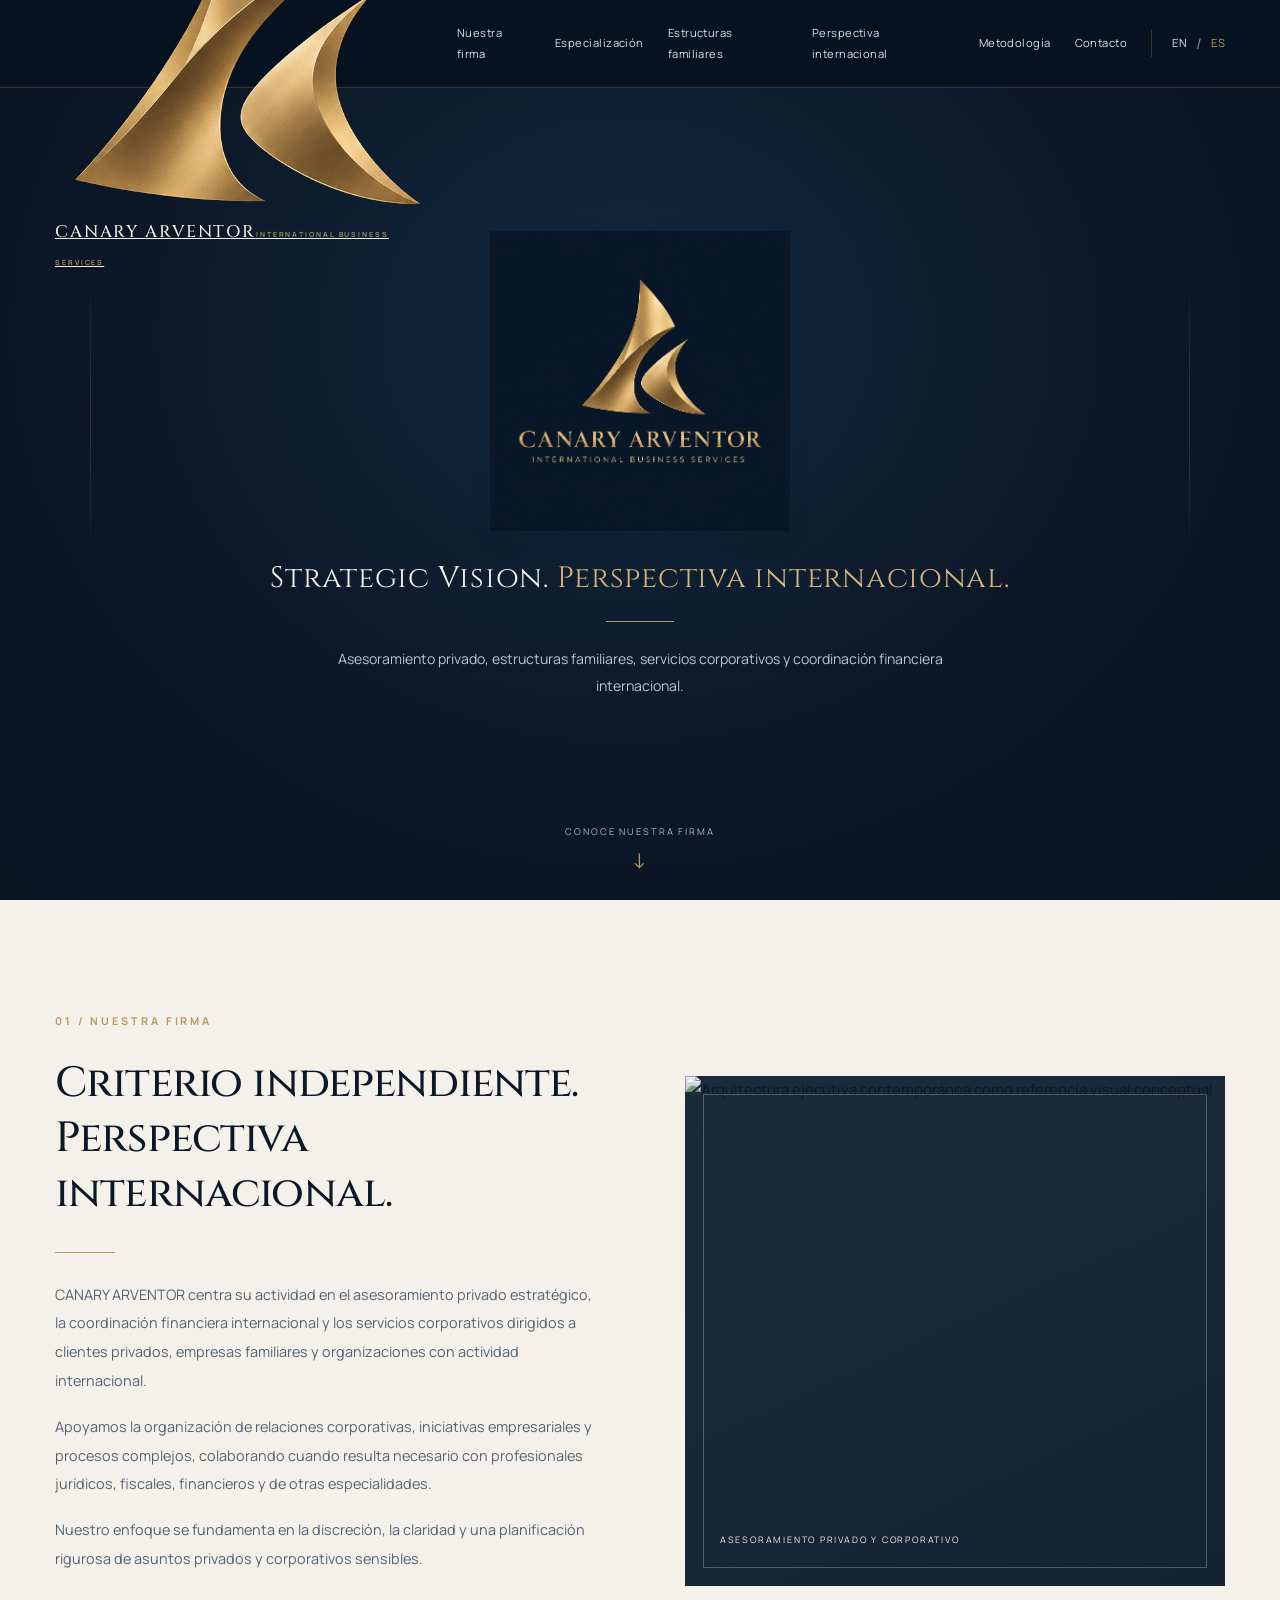
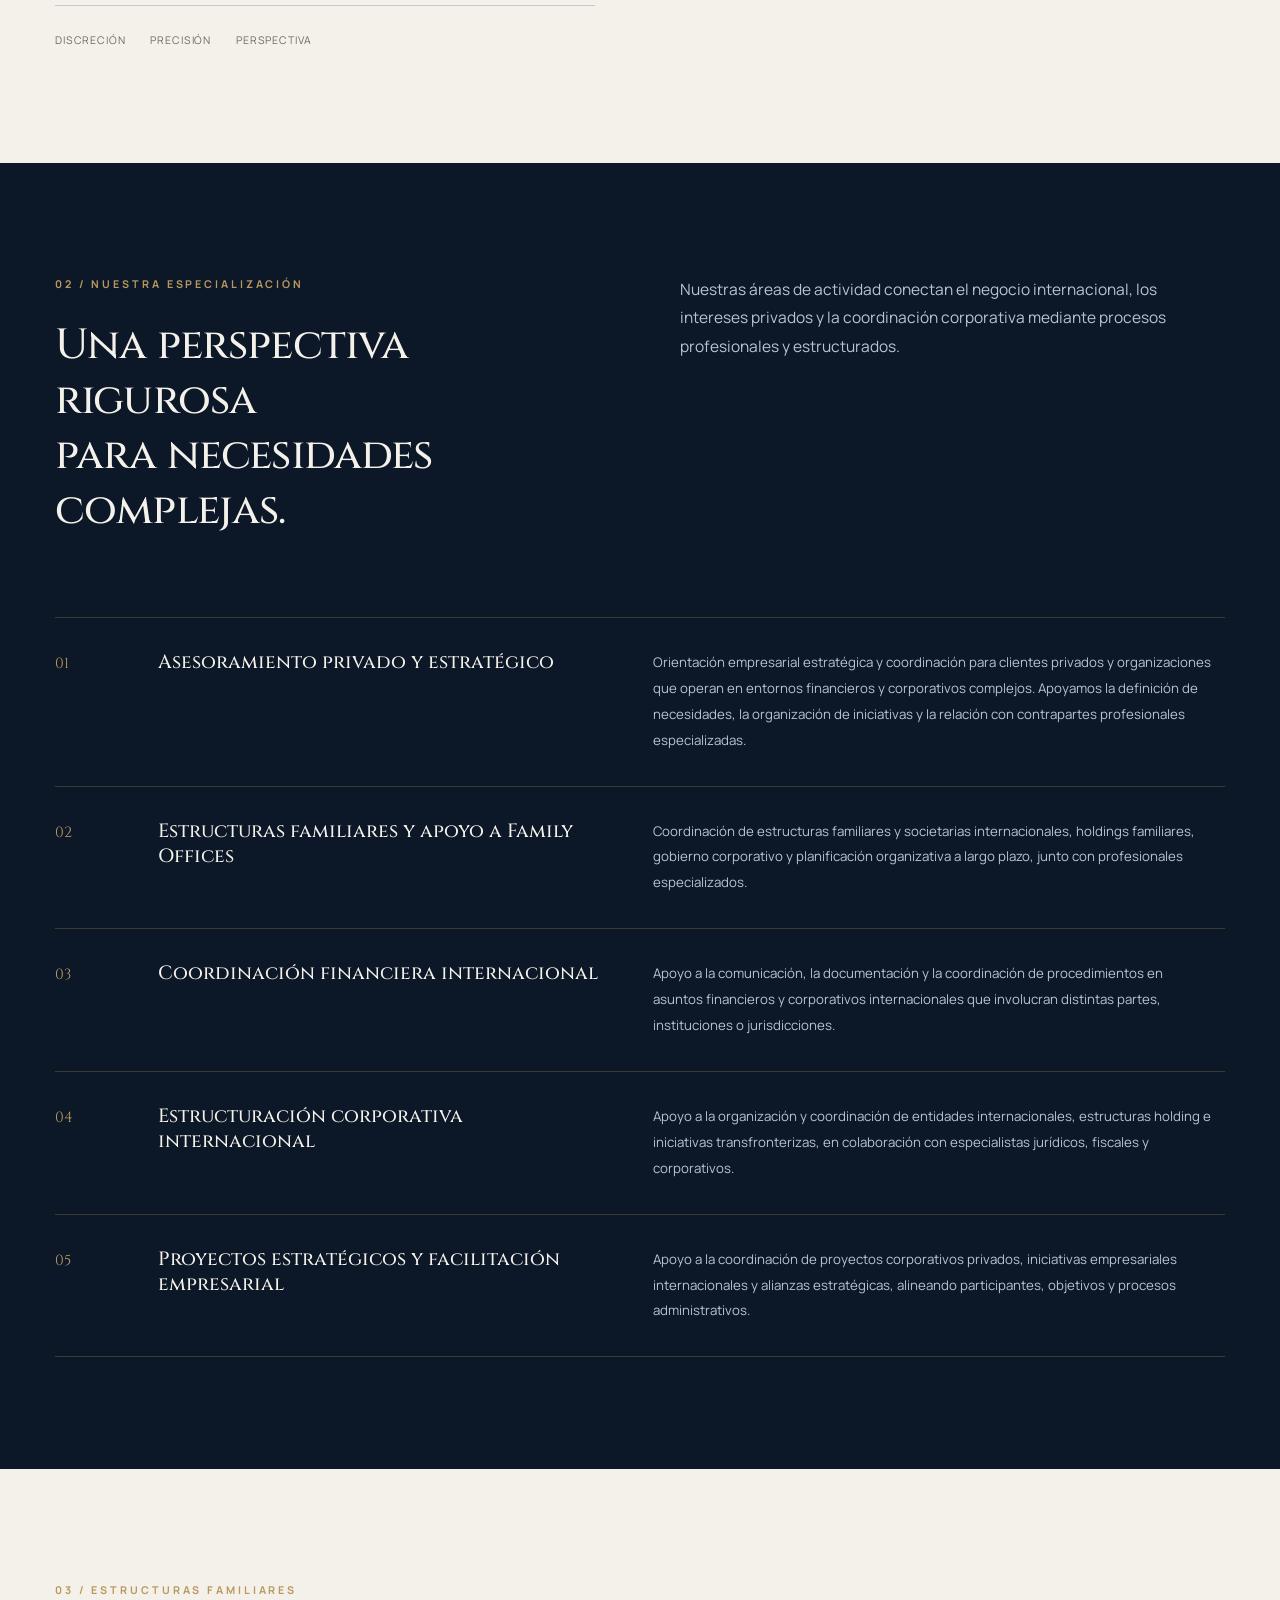
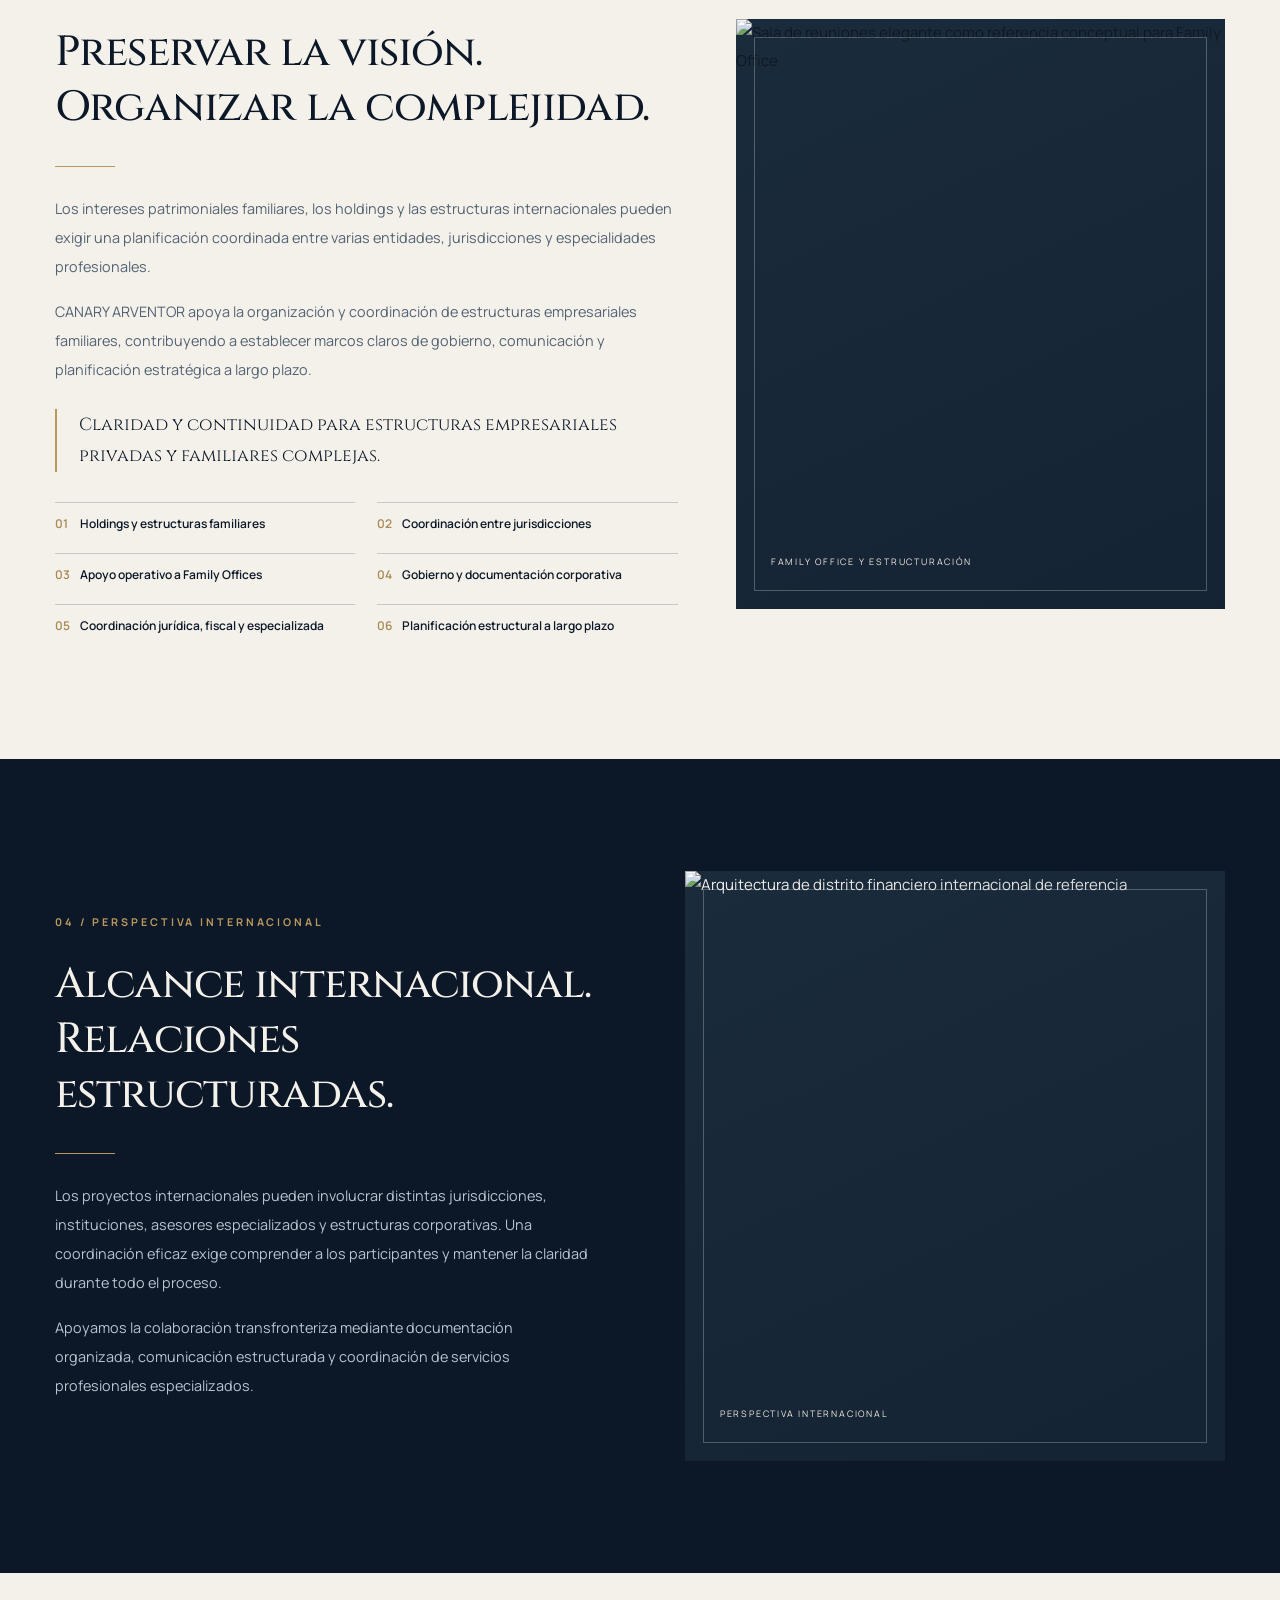
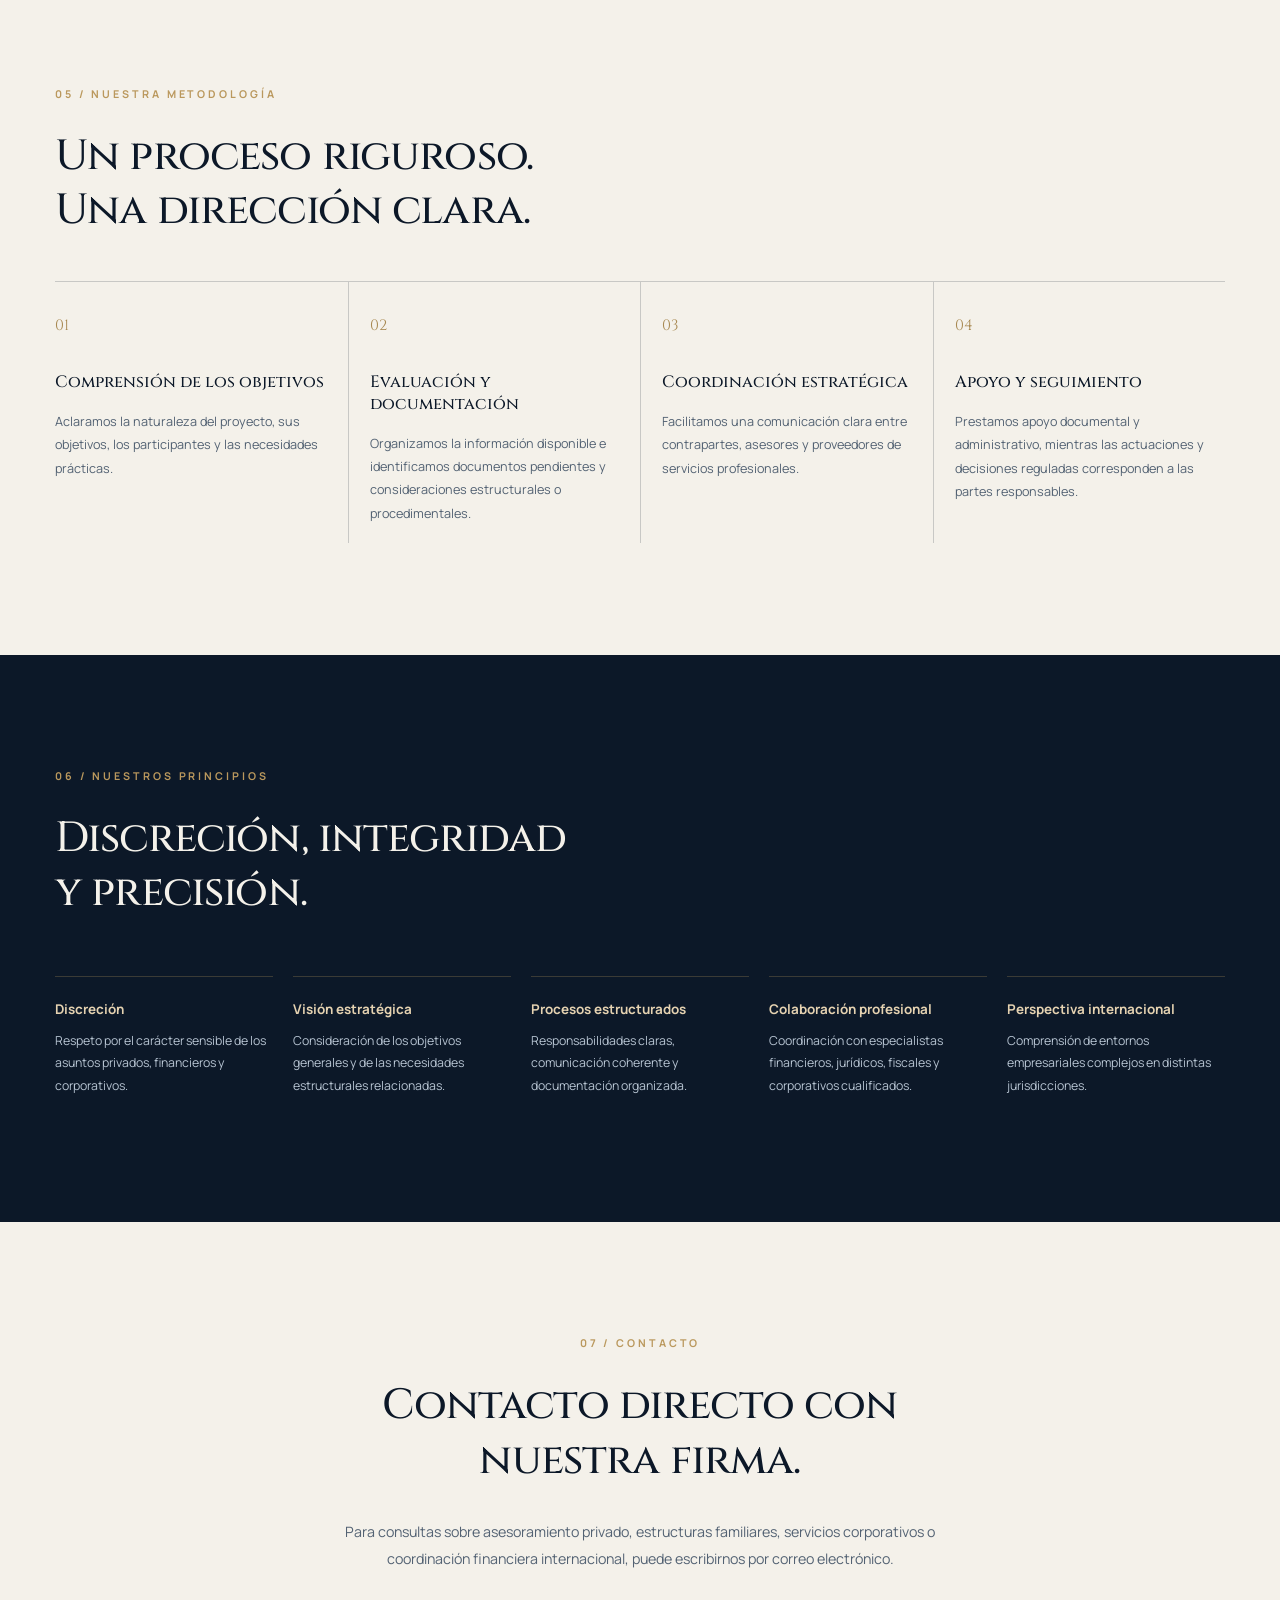
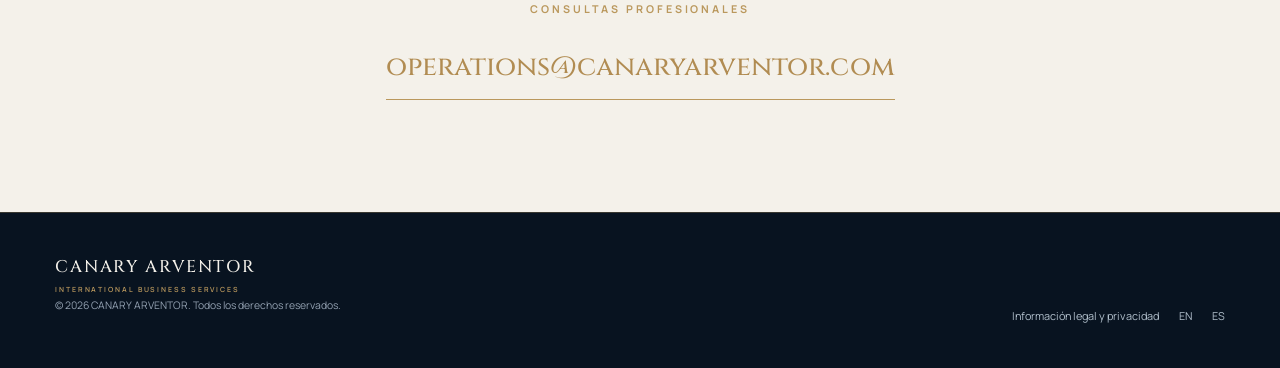
==== commit 200156ac: "Add approved gold emblem beside header wordmark (es/index.html)" ====
--- a/es/index.html
+++ b/es/index.html
@@ -9,7 +9,7 @@
 <link href="https://fonts.googleapis.com/css2?family=Cinzel:wght@400;500;600&family=Manrope:wght@400;500;600;700&display=swap" rel="stylesheet">
 <link rel="stylesheet" href="../assets/css/style.css"><script defer src="../assets/js/site.js"></script><script type="application/ld+json">{"@context":"https://schema.org","@type":"Organization","name":"CANARY ARVENTOR","url":"https://canaryarventor.com","email":"operations@canaryarventor.com","description":"International business services and corporate coordination"}</script></head>
 <body><header class="site-header"><div class="container header-inner">
-<a class="brand-name" style="text-decoration:none" href="#top" aria-label="CANARY ARVENTOR"><div class="wordmark">CANARY ARVENTOR</div><div class="brand-subline">INTERNATIONAL BUSINESS SERVICES</div></a>
+<a class="brand-name" href="#top" aria-label="CANARY ARVENTOR"><span class="header-emblem" aria-hidden="true"><svg xmlns="http://www.w3.org/2000/svg" viewBox="355 182 570 590" preserveAspectRatio="xMidYMid meet" focusable="false"><defs><filter id="canary-header-gold" color-interpolation-filters="sRGB"><feColorMatrix type="matrix" values="1 0 0 0 0  0 1 0 0 0  0 0 1 0 0  6 0 0 0 -0.65"/></filter></defs><image x="0" y="0" width="1254" height="1254" href="../assets/brand/canary-arventor-logo-approved.png" filter="url(#canary-header-gold)"/></svg></span><span class="brand-text"><span class="wordmark">CANARY ARVENTOR</span><span class="brand-subline">INTERNATIONAL BUSINESS SERVICES</span></span></a>
 <button class="menu-toggle" aria-label="Menú" aria-expanded="false" aria-controls="main-nav">☰</button>
 <nav id="main-nav" class="header-links" aria-label="Navegación"><a href="#firm">Nuestra firma</a><a href="#expertise">Especialización</a><a href="#family">Estructuras familiares</a><a href="#global">Perspectiva internacional</a><a href="#approach">Metodología</a><a href="#contact">Contacto</a><span class="lang-switch"><a href="/" lang="en">EN</a><span class="lang-divider">/</span><a href="/es/" aria-current="page" lang="es">ES</a></span></nav>
 </div></header>
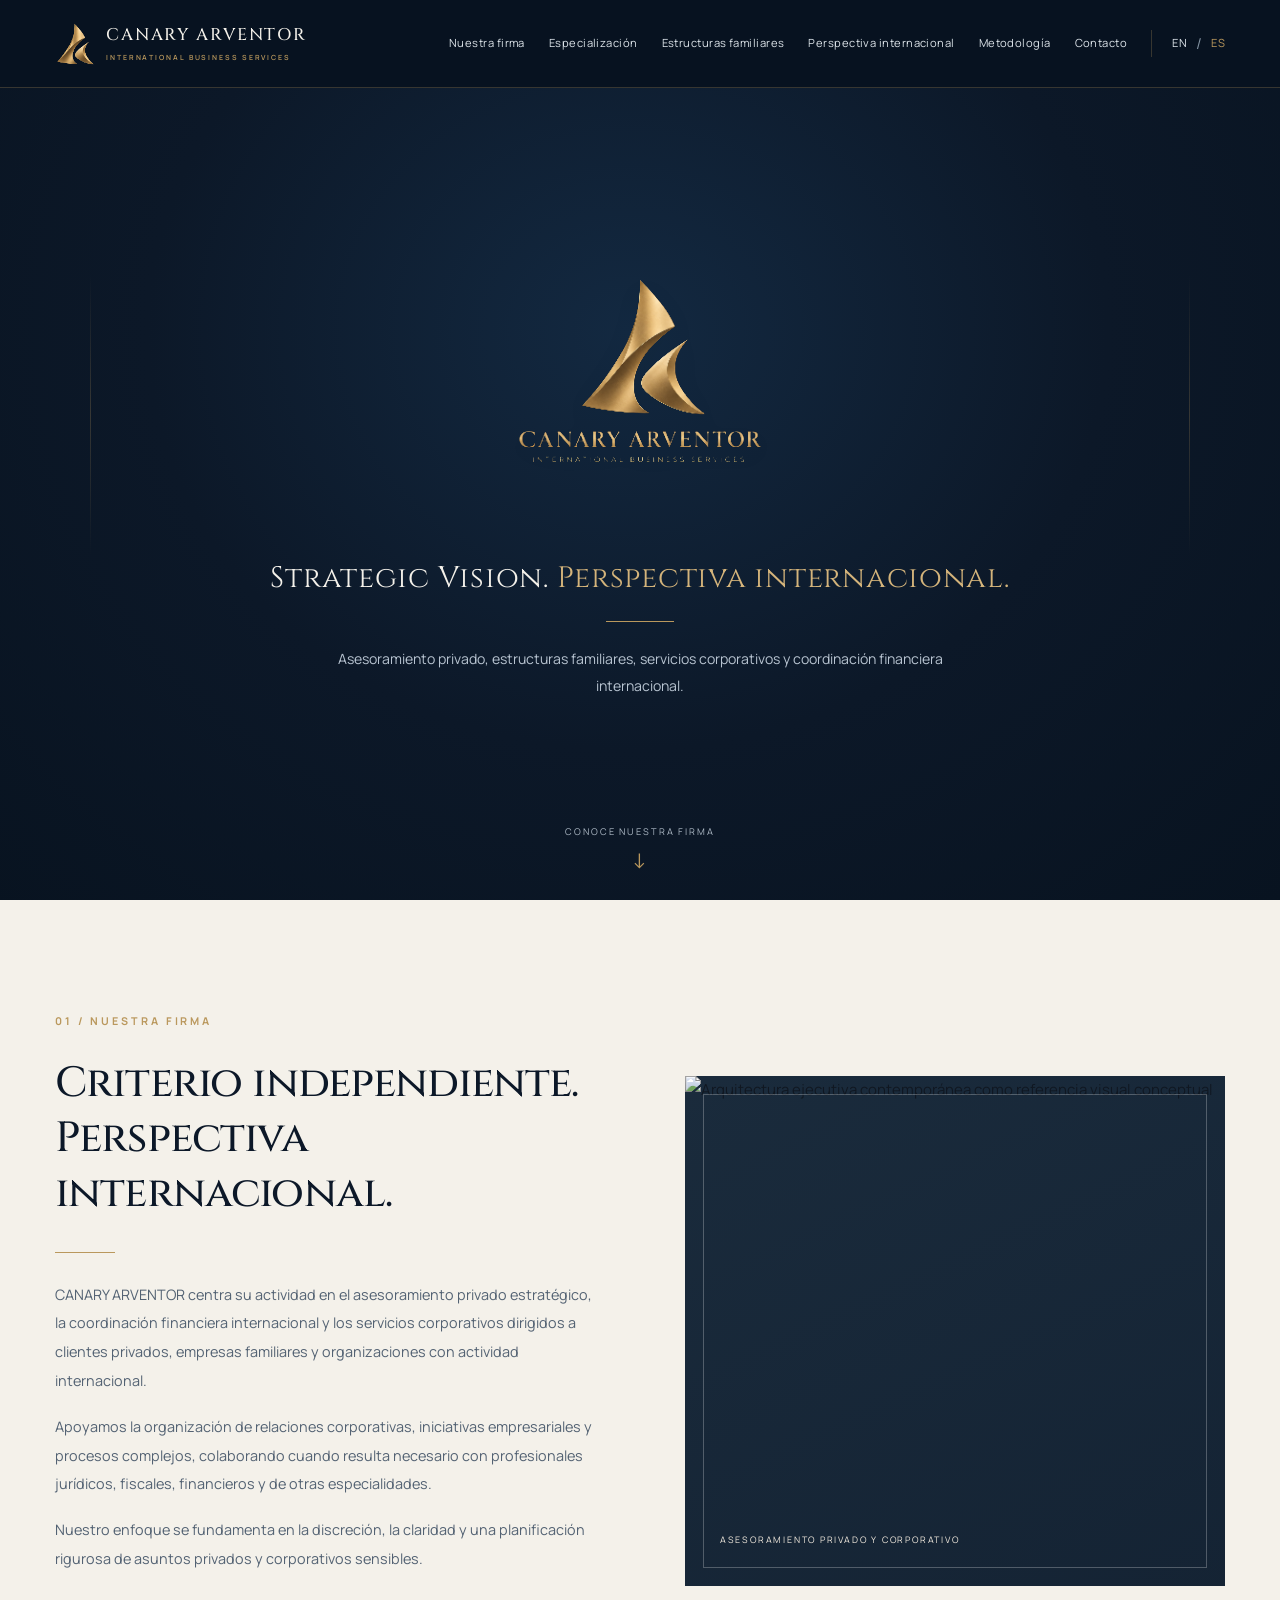
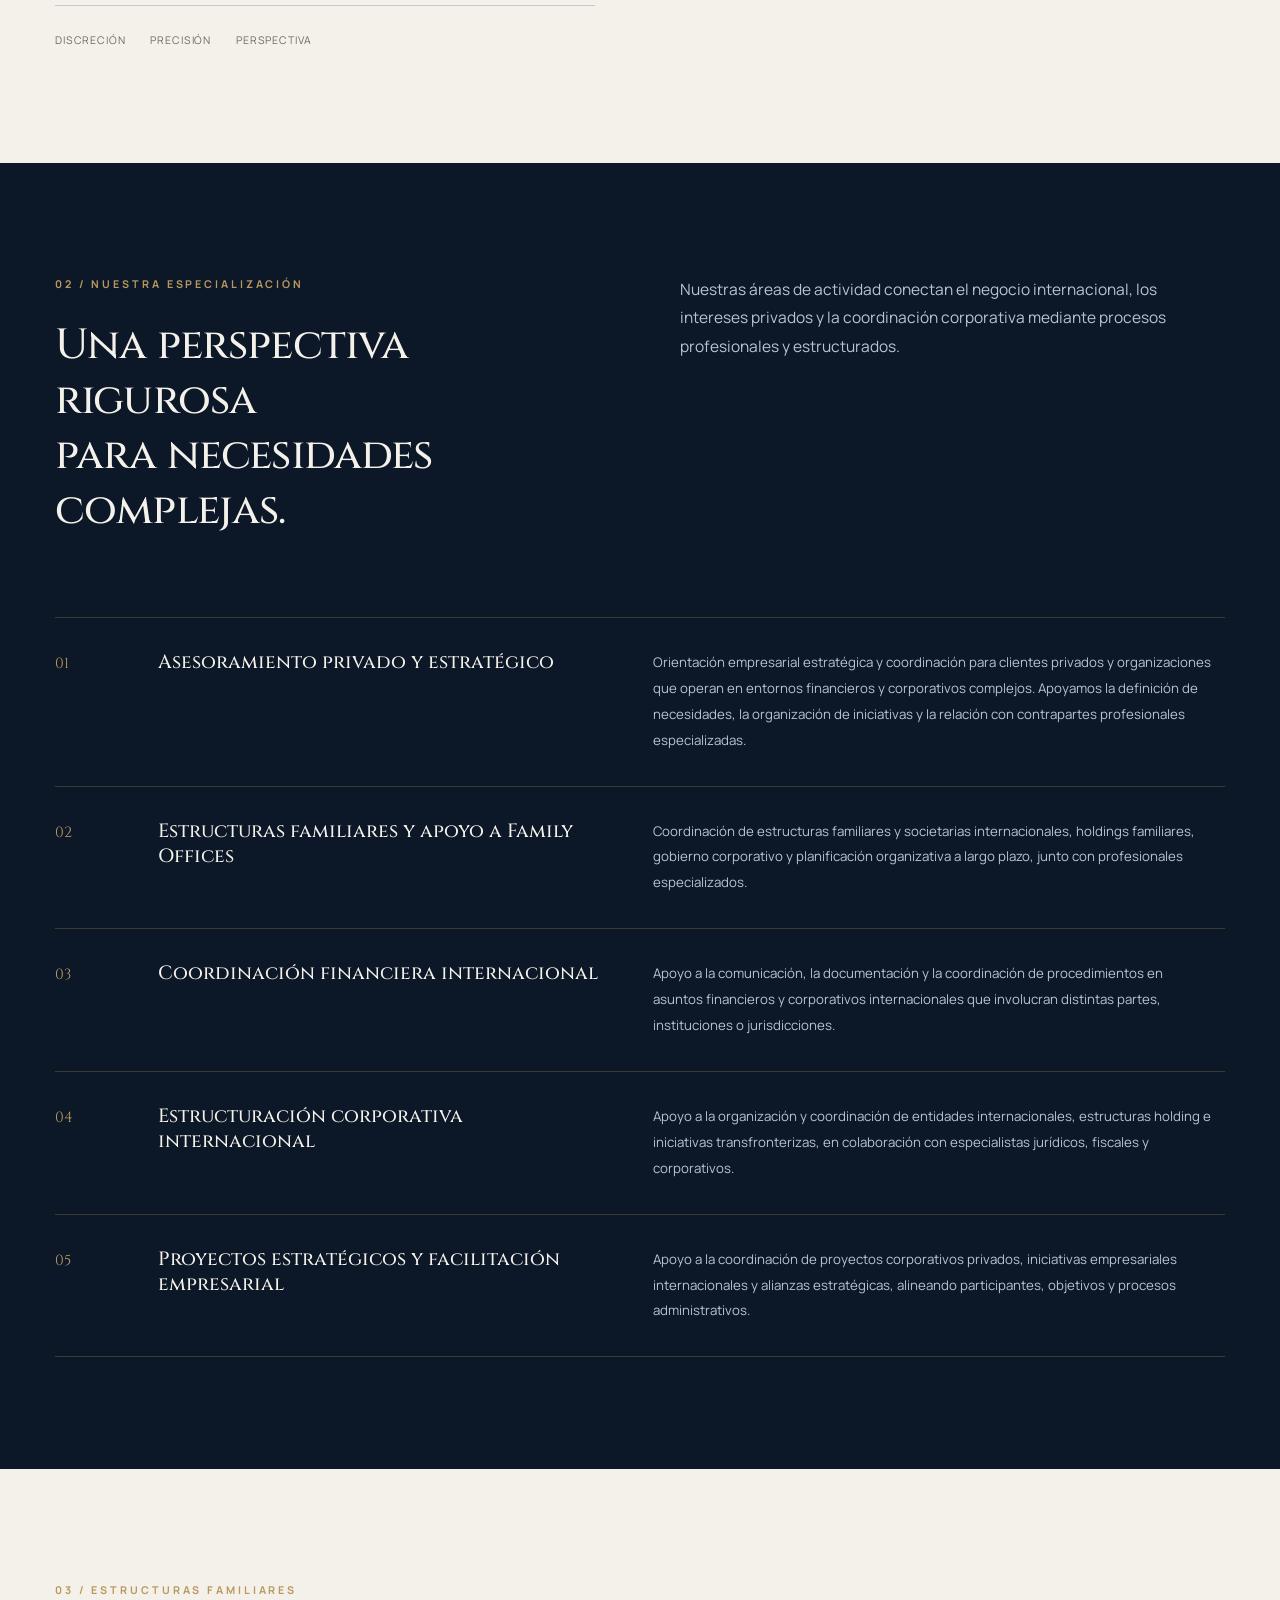
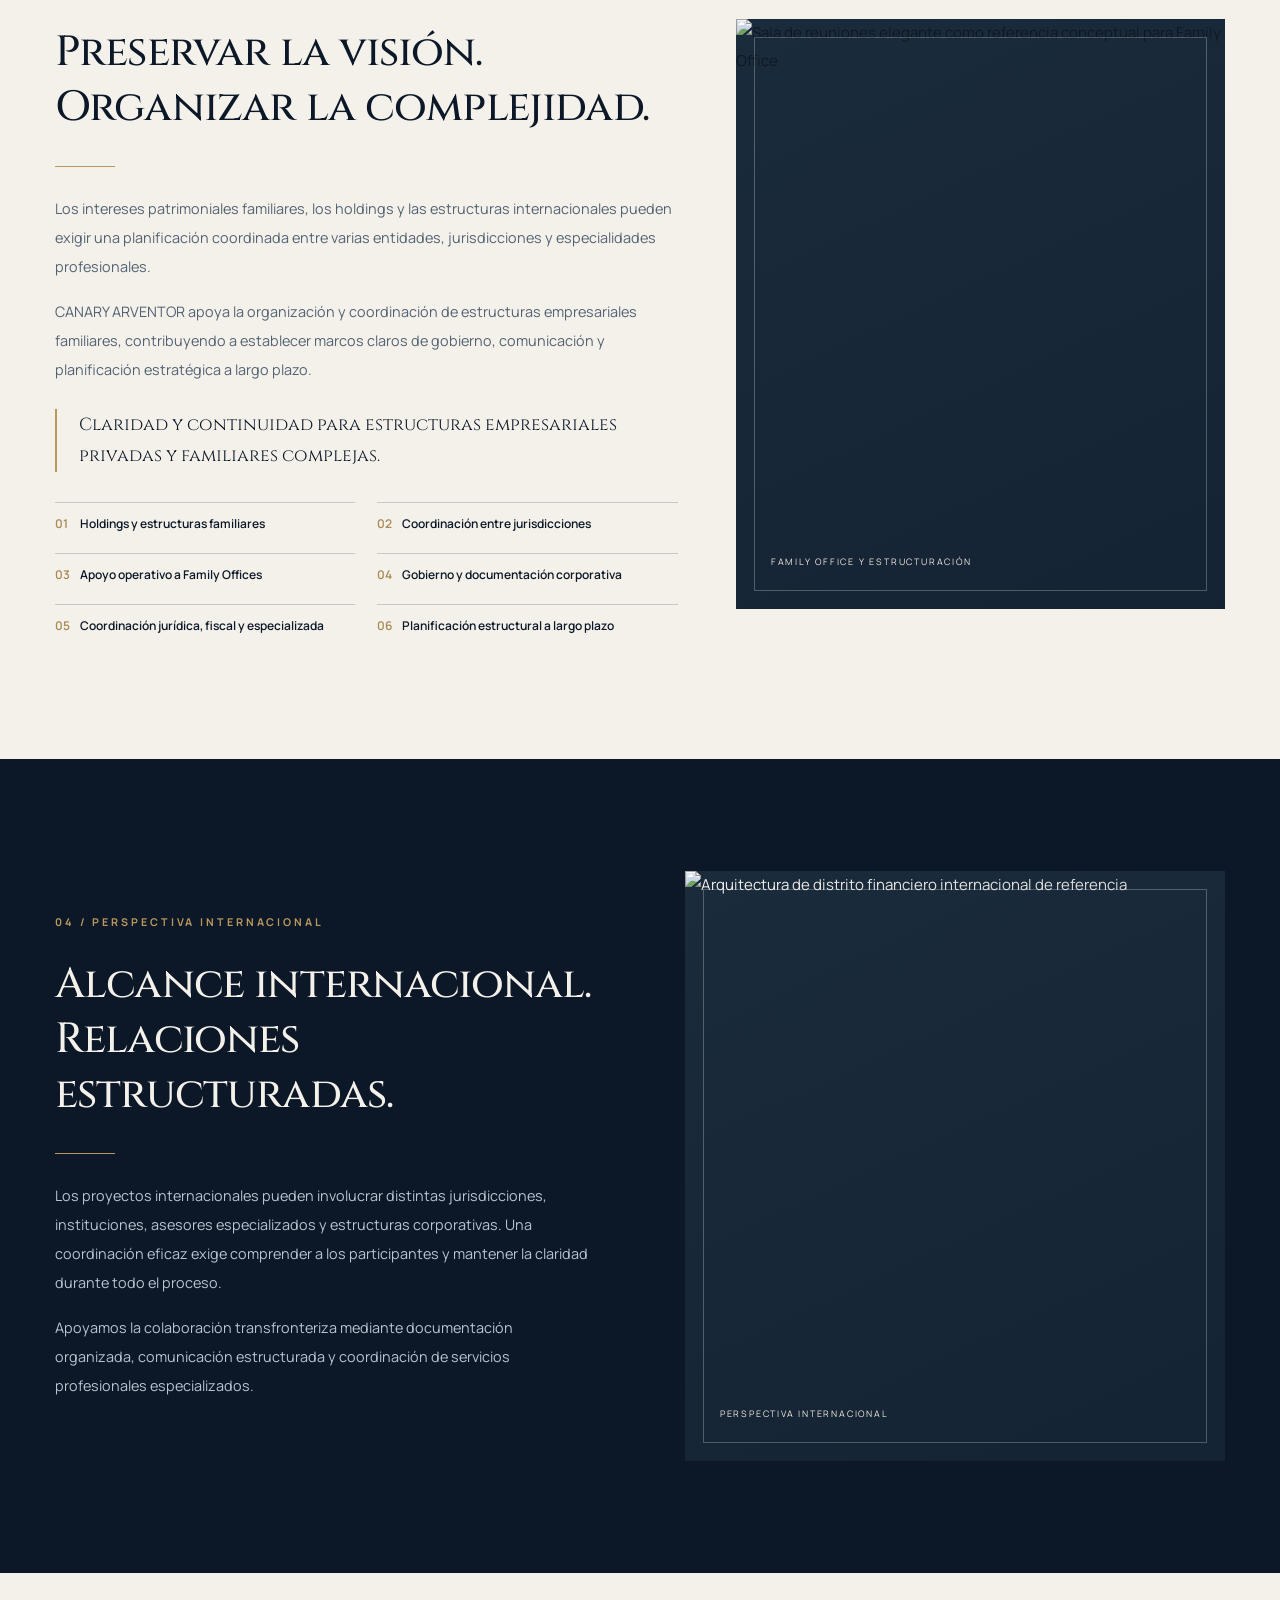
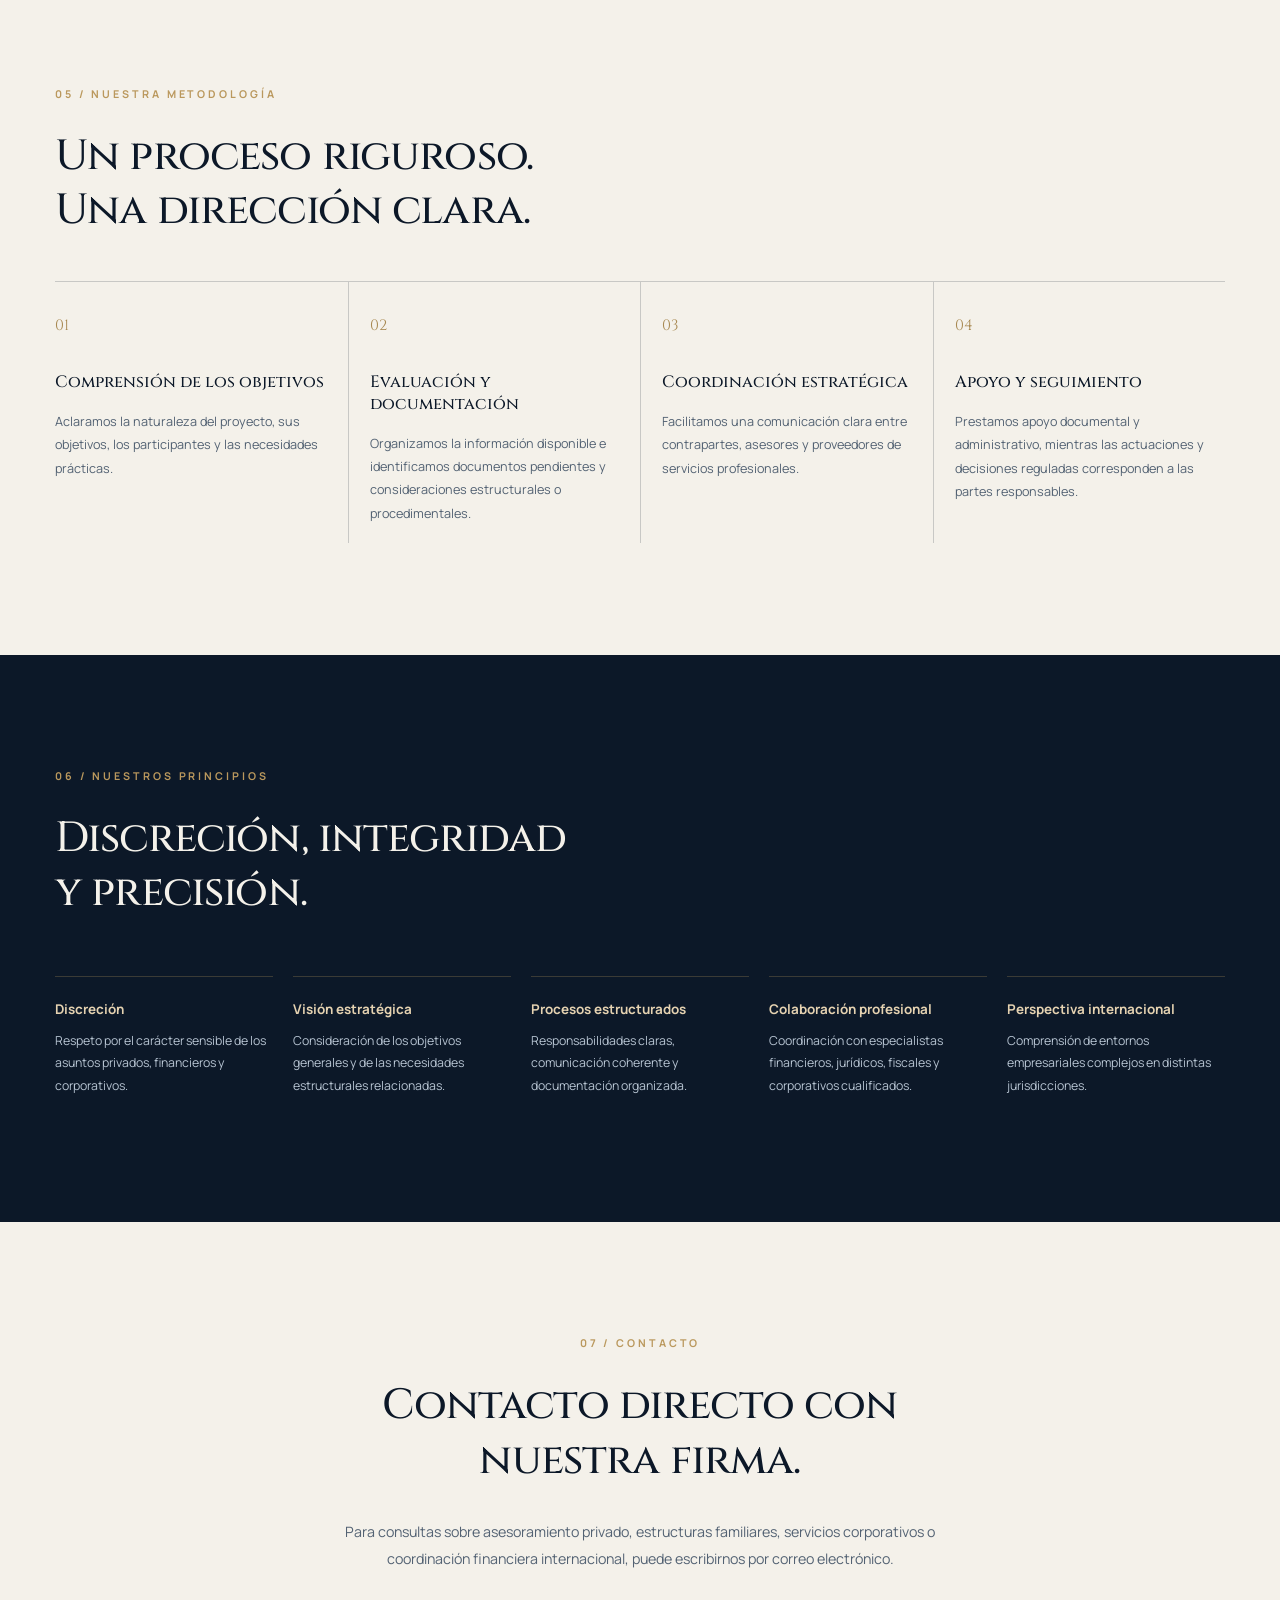
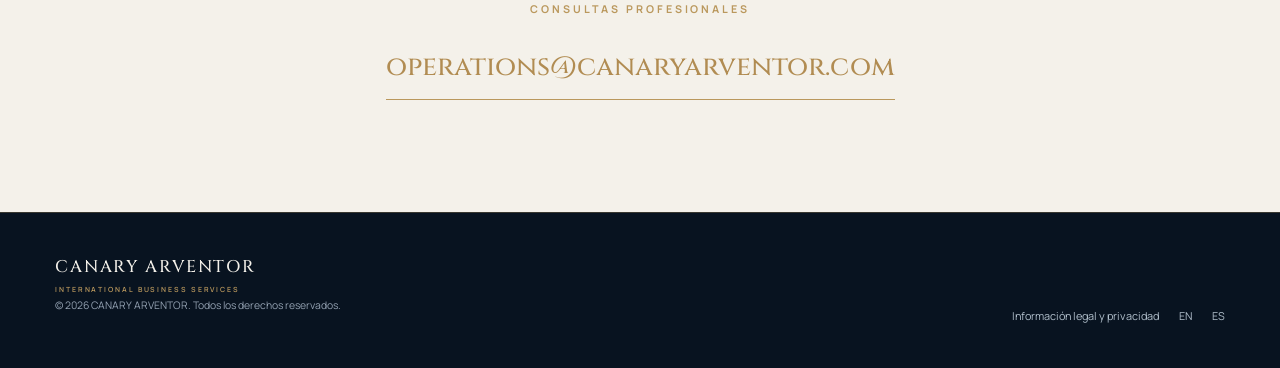
==== commit ff75ff50: "Remove rectangular logo background in es/index.html hero; preserve approved logo and layout" ====
--- a/es/index.html
+++ b/es/index.html
@@ -15,7 +15,7 @@
 </div></header>
 <main id="top">
 <section class="hero section-dark" aria-labelledby="hero-heading"><div class="container hero-inner">
-<img class="hero-logo" src="../assets/brand/canary-arventor-logo-approved.png" alt="Logotipo original aprobado de CANARY ARVENTOR — International Business Services" width="1254" height="1254" fetchpriority="high">
+<svg class="hero-logo" xmlns="http://www.w3.org/2000/svg" viewBox="0 0 1254 1254" role="img" aria-label="Logotipo original aprobado de CANARY ARVENTOR — International Business Services"><defs><filter id="canary-hero-remove-background" x="0" y="0" width="100%" height="100%" color-interpolation-filters="sRGB"><feColorMatrix in="SourceGraphic" type="matrix" values="1 0 0 0 0  0 1 0 0 0  0 0 1 0 0  8 0 -8 0 0"/></filter></defs><image x="0" y="0" width="1254" height="1254" href="../assets/brand/canary-arventor-logo-approved.png" filter="url(#canary-hero-remove-background)"/></svg>
 <h1 id="hero-heading" class="hero-statement">Strategic Vision. <em>Perspectiva internacional.</em></h1><div class="hero-rule"></div><p class="hero-intro">Asesoramiento privado, estructuras familiares, servicios corporativos y coordinación financiera internacional.</p>
 </div><a href="#firm" class="hero-scroll">Conoce nuestra firma</a></section>
 <section id="firm" class="section-light firm" aria-labelledby="firm-title"><div class="container split"><div class="section-text"><div class="eyebrow">01 / NUESTRA FIRMA</div><h2 id="firm-title">Criterio independiente.<br>Perspectiva internacional.</h2><div class="fine-rule"></div><p class="copy">CANARY ARVENTOR centra su actividad en el asesoramiento privado estratégico, la coordinación financiera internacional y los servicios corporativos dirigidos a clientes privados, empresas familiares y organizaciones con actividad internacional.</p><p class="copy">Apoyamos la organización de relaciones corporativas, iniciativas empresariales y procesos complejos, colaborando cuando resulta necesario con profesionales jurídicos, fiscales, financieros y de otras especialidades.</p><p class="copy">Nuestro enfoque se fundamenta en la discreción, la claridad y una planificación rigurosa de asuntos privados y corporativos sensibles.</p><div class="metric-strip"><span>Discreción</span><span>Precisión</span><span>Perspectiva</span></div></div><div class="visual"><img loading="lazy" decoding="async" src="https://images.unsplash.com/photo-1497366754035-f200968a6e72?auto=format&fit=crop&w=1240&q=85" alt="Arquitectura ejecutiva contemporánea como referencia visual conceptual"><span class="visual-caption">ASESORAMIENTO PRIVADO Y CORPORATIVO</span></div></div></section>
--- a/assets/css/style.css
+++ b/assets/css/style.css
@@ -1,6 +1,6 @@
 :root{--navy:#0C1828;--deep:#081320;--ivory:#F4F1EA;--gold:#BA985D;--slate:#718096;--muted-on-dark:#BAC4D1;--muted-on-light:#536273;--rule-dark:rgba(186,152,93,.27);--rule-light:rgba(12,24,40,.19);--heading:"Cinzel",Georgia,serif;--body:"Manrope",Arial,sans-serif;--max:1220px}
 *{box-sizing:border-box}html{scroll-behavior:smooth;scroll-padding-top:90px}body{margin:0;background:var(--navy);font:400 15px/1.86 var(--body);color:var(--ivory);-webkit-font-smoothing:antialiased}a{color:inherit}a:focus-visible,button:focus-visible{outline:2px solid var(--gold);outline-offset:4px}img{max-width:100%;height:auto}h1,h2,h3,p{margin-top:0}h1,h2,h3{font-family:var(--heading);font-weight:500;line-height:1.3}p{max-width:70ch}.container{width:calc(100% - 110px);max-width:var(--max);margin:auto}.eyebrow{font-size:.67rem;letter-spacing:.27em;font-weight:700;text-transform:uppercase;color:var(--gold);margin-bottom:25px}.section-dark{background:var(--navy);color:var(--ivory)}.section-light{background:var(--ivory);color:var(--navy)}.section-dark .copy,.section-dark .intro{color:var(--muted-on-dark)}.section-light .copy,.section-light .intro{color:var(--muted-on-light)}section:not(.hero){padding:112px 0}section:not(.hero) h2{font-size:clamp(2rem,3.3vw,3.7rem);margin:0 0 30px;letter-spacing:-.02em}
-.site-header{position:sticky;top:0;height:88px;background:rgba(8,19,32,.97);border-bottom:1px solid var(--rule-dark);backdrop-filter:blur(10px);z-index:20}.header-inner{height:100%;display:flex;align-items:center;justify-content:space-between;gap:20px}.wordmark{font:500 1.06rem/1.4 var(--heading);letter-spacing:.11em;white-space:nowrap}.brand-subline{font-size:.44rem;letter-spacing:.27em;color:var(--gold);font-weight:600;margin-top:5px}.header-links{display:flex;gap:24px;align-items:center}.header-links a{text-decoration:none;font-size:.7rem;letter-spacing:.04em;color:#DCE3E9}.header-links a:hover,.header-links a[aria-current]{color:var(--gold)}.lang-switch{border-left:1px solid var(--rule-dark);padding-left:20px;display:flex;gap:9px;align-items:center}.lang-divider{color:#8393A2}.menu-toggle{display:none;background:none;border:1px solid var(--gold);color:var(--gold);padding:5px 12px;cursor:pointer}
+.site-header{position:sticky;top:0;height:88px;background:rgba(8,19,32,.97);border-bottom:1px solid var(--rule-dark);backdrop-filter:blur(10px);z-index:20}.header-inner{height:100%;display:flex;align-items:center;justify-content:space-between;gap:20px}.brand-name{display:inline-flex;align-items:center;gap:10px;color:inherit;text-decoration:none;flex-shrink:0}.brand-text{display:flex;flex-direction:column;justify-content:center}.header-emblem{display:block;width:41px;height:45px;flex:none}.header-emblem svg{width:100%;height:100%;display:block}.wordmark{font:500 1.06rem/1.4 var(--heading);letter-spacing:.11em;white-space:nowrap}.brand-subline{font-size:.44rem;letter-spacing:.27em;color:var(--gold);font-weight:600;margin-top:5px}.header-links{display:flex;gap:24px;align-items:center}.header-links a{text-decoration:none;font-size:.7rem;letter-spacing:.04em;color:#DCE3E9}.header-links a:hover,.header-links a[aria-current]{color:var(--gold)}.lang-switch{border-left:1px solid var(--rule-dark);padding-left:20px;display:flex;gap:9px;align-items:center}.lang-divider{color:#8393A2}.menu-toggle{display:none;background:none;border:1px solid var(--gold);color:var(--gold);padding:5px 12px;cursor:pointer}
 .hero{position:relative;display:flex;align-items:center;min-height:calc(100vh - 88px);background:radial-gradient(ellipse at 49% 30%,#132941 0%,#0C1828 52%,#081320 100%);overflow:hidden}.hero:before,.hero:after{content:"";position:absolute;top:23%;height:280px;width:1px;background:linear-gradient(transparent,rgba(186,152,93,.25),transparent)}.hero:before{left:7%}.hero:after{right:7%}.hero-inner{text-align:center;display:flex;align-items:center;flex-direction:column;padding:40px 0 84px}.hero-logo{width:min(300px,62vw);display:block;margin:0 auto 28px;filter:drop-shadow(0 8px 12px rgba(0,0,0,.03))}.hero-statement{font-size:clamp(1.2rem,2.3vw,2.15rem);font-weight:400;letter-spacing:.025em;max-width:810px;margin:0}.hero-statement em{font-style:normal;color:#D4B47B}.hero-rule{width:68px;height:1px;background:var(--gold);margin:24px auto}.hero-intro{color:#B8C4D1;font-size:.88rem;max-width:670px}.hero-scroll{position:absolute;bottom:21px;left:50%;transform:translateX(-50%);font-size:.58rem;text-transform:uppercase;text-decoration:none;letter-spacing:.2em;color:#ADB9C5;text-align:center;white-space:nowrap}.hero-scroll:after{display:block;content:"↓";color:var(--gold);font-size:1.3rem}
 .split{display:grid;grid-template-columns:1fr 1fr;gap:clamp(35px,7vw,105px);align-items:center}.split.reverse .visual{order:2}.split.reverse .section-text{order:1}.copy{font-size:.9rem;line-height:2;margin-bottom:17px}.fine-rule{width:60px;height:1px;background:var(--gold);margin:28px 0}.visual{position:relative;min-height:510px;overflow:hidden;background:#1A2B3C}.visual img{position:absolute;inset:0;width:100%;height:100%;object-fit:cover;filter:saturate(.6)}.visual:after{content:"";position:absolute;inset:0;background:linear-gradient(155deg,transparent,rgba(12,24,40,.4))}.visual:before{content:"";position:absolute;inset:18px;border:1px solid rgba(255,255,255,.25);z-index:2}.visual-caption{position:absolute;bottom:38px;left:35px;z-index:3;font-size:.56rem;letter-spacing:.2em;color:#F3EBDF}.metric-strip{display:flex;gap:25px;border-top:1px solid var(--rule-light);margin-top:31px;padding-top:25px}.metric-strip span{font-size:.66rem;letter-spacing:.08em;text-transform:uppercase;color:#71695F}
 .services-top{display:grid;grid-template-columns:1fr 1fr;gap:80px;margin-bottom:48px}.services-top .intro{font-size:.97rem}.service-list{border-top:1px solid var(--rule-dark)}.service{display:grid;grid-template-columns:65px 1fr 1.25fr;gap:38px;padding:32px 0;border-bottom:1px solid var(--rule-dark)}.service-index{color:var(--gold);font-family:var(--heading);font-size:.92rem}.service h3{font-size:1.2rem;color:var(--ivory);margin:0}.service p{font-size:.83rem;color:#B7C4D0;margin:0;line-height:1.95}
@@ -8,7 +8,7 @@
 .steps{display:grid;grid-template-columns:repeat(4,minmax(0,1fr));border-top:1px solid var(--rule-light);margin-top:42px}.step{padding:30px 20px 5px 0}.step:not(:first-child){border-left:1px solid var(--rule-light);padding-left:21px}.step-num{display:block;font-family:var(--heading);color:#A88952;margin-bottom:32px}.step h3{font-size:1.03rem}.step p{font-size:.79rem;line-height:1.85;color:var(--muted-on-light)}
 .principles-grid{display:grid;grid-template-columns:repeat(5,1fr);gap:20px;margin-top:55px}.principle{border-top:1px solid var(--rule-dark);padding-top:22px}.principle h3{font:700 .84rem/1.5 var(--body);color:#E5D2B1;margin:0 0 10px}.principle p{font-size:.77rem;color:#B7C4D2;line-height:1.86}
 .contact{text-align:center}.contact-inner{display:flex;flex-direction:column;align-items:center}.contact .intro{max-width:620px;margin:0 auto 28px;font-size:.89rem}.contact-address{font:500 clamp(1rem,2.4vw,1.7rem)/1.6 var(--heading);color:#B18C52;overflow-wrap:anywhere;text-decoration:none;border-bottom:1px solid var(--gold);padding-bottom:10px}.contact-address:hover{color:#9B7644}.footer{background:var(--deep);padding:42px 0;border-top:1px solid var(--rule-dark)}.footer-inner{display:flex;justify-content:space-between;align-items:end;gap:24px}.footer-note{color:#94A2B2;font-size:.65rem}.footer-links{display:flex;gap:20px;align-items:center;flex-wrap:wrap}.footer-links a{text-decoration:none;font-size:.68rem;color:#B2C0CC}.footer-links a:hover{color:var(--gold)}.legal-shell{min-height:80vh;padding:80px 0}.legal-shell h1{font-size:2.4rem}.legal-shell a{color:var(--gold)}
-@media(max-width:1050px){.container{width:calc(100% - 64px)}.header-links{gap:13px}.header-links a{font-size:.62rem}.wordmark{font-size:.9rem}.brand-subline{letter-spacing:.15em}.split,.family-grid{gap:35px}.service{grid-template-columns:38px 1fr 1.18fr;gap:24px}.principles-grid{grid-template-columns:repeat(3,1fr)}}
-@media(max-width:760px){.container{width:calc(100% - 42px)}.site-header{height:75px}.menu-toggle{display:block}.header-links{display:none;position:absolute;top:74px;left:0;right:0;flex-direction:column;align-items:stretch;gap:17px;background:#081320;padding:23px;border-bottom:1px solid var(--rule-dark)}.header-links.is-open{display:flex}.header-links a{font-size:.8rem}.lang-switch{border:0;border-top:1px solid var(--rule-dark);padding:14px 0 0}.hero{min-height:calc(100svh - 75px)}.hero:before,.hero:after{display:none}.hero-inner{padding:44px 0 74px}.hero-logo{width:min(265px,67vw);margin-bottom:24px}.hero-statement{font-size:clamp(1.14rem,4.7vw,1.65rem)}.hero-intro{font-size:.79rem}.hero-scroll{bottom:6px}section:not(.hero){padding:76px 0}section:not(.hero) h2{font-size:clamp(1.7rem,6.8vw,2.8rem)}.split,.family-grid,.services-top{grid-template-columns:1fr;gap:33px}.split.reverse .visual{order:1}.split.reverse .section-text{order:2}.visual,.family .visual,.global .visual{min-height:370px}.services-top{gap:8px;margin-bottom:24px}.service{grid-template-columns:35px 1fr;gap:12px;padding:23px 0}.service h3{font-size:1.05rem}.service p{grid-column:2}.steps{grid-template-columns:repeat(2,1fr)}.step:nth-child(3){border-left:0;padding-left:0}.step:nth-child(n+3){border-top:1px solid var(--rule-light)}.principles-grid{grid-template-columns:1fr 1fr}.footer-inner{flex-direction:column;align-items:flex-start}}
-@media(max-width:440px){.container{width:calc(100% - 34px)}.hero-logo{width:min(232px,68vw);margin-bottom:22px}.hero-statement{font-size:1.08rem}.hero-intro{font-size:.72rem}.eyebrow{letter-spacing:.17em}.family-list,.steps,.principles-grid{grid-template-columns:1fr}.step,.step:not(:first-child){padding:20px 0!important;border-left:0}.step:not(:first-child){border-top:1px solid var(--rule-light)}.step-num{margin-bottom:15px}.contact-address{font-size:.85rem}.visual,.family .visual,.global .visual{min-height:315px}}
+@media(max-width:1050px){.container{width:calc(100% - 64px)}.header-links{gap:13px}.header-links a{font-size:.62rem}.wordmark{font-size:.9rem}.brand-subline{letter-spacing:.15em}.header-emblem{width:36px;height:40px}.brand-name{gap:8px}.split,.family-grid{gap:35px}.service{grid-template-columns:38px 1fr 1.18fr;gap:24px}.principles-grid{grid-template-columns:repeat(3,1fr)}}
+@media(max-width:760px){.container{width:calc(100% - 42px)}.site-header{height:75px}.header-emblem{width:33px;height:37px}.brand-name{gap:8px}.menu-toggle{display:block}.header-links{display:none;position:absolute;top:74px;left:0;right:0;flex-direction:column;align-items:stretch;gap:17px;background:#081320;padding:23px;border-bottom:1px solid var(--rule-dark)}.header-links.is-open{display:flex}.header-links a{font-size:.8rem}.lang-switch{border:0;border-top:1px solid var(--rule-dark);padding:14px 0 0}.hero{min-height:calc(100svh - 75px)}.hero:before,.hero:after{display:none}.hero-inner{padding:44px 0 74px}.hero-logo{width:min(265px,67vw);margin-bottom:24px}.hero-statement{font-size:clamp(1.14rem,4.7vw,1.65rem)}.hero-intro{font-size:.79rem}.hero-scroll{bottom:6px}section:not(.hero){padding:76px 0}section:not(.hero) h2{font-size:clamp(1.7rem,6.8vw,2.8rem)}.split,.family-grid,.services-top{grid-template-columns:1fr;gap:33px}.split.reverse .visual{order:1}.split.reverse .section-text{order:2}.visual,.family .visual,.global .visual{min-height:370px}.services-top{gap:8px;margin-bottom:24px}.service{grid-template-columns:35px 1fr;gap:12px;padding:23px 0}.service h3{font-size:1.05rem}.service p{grid-column:2}.steps{grid-template-columns:repeat(2,1fr)}.step:nth-child(3){border-left:0;padding-left:0}.step:nth-child(n+3){border-top:1px solid var(--rule-light)}.principles-grid{grid-template-columns:1fr 1fr}.footer-inner{flex-direction:column;align-items:flex-start}}
+@media(max-width:440px){.container{width:calc(100% - 34px)}.header-emblem{width:31px;height:35px}.brand-name{gap:7px}.wordmark{font-size:.82rem}.brand-subline{font-size:.39rem;letter-spacing:.12em}.hero-logo{width:min(232px,68vw);margin-bottom:22px}.hero-statement{font-size:1.08rem}.hero-intro{font-size:.72rem}.eyebrow{letter-spacing:.17em}.family-list,.steps,.principles-grid{grid-template-columns:1fr}.step,.step:not(:first-child){padding:20px 0!important;border-left:0}.step:not(:first-child){border-top:1px solid var(--rule-light)}.step-num{margin-bottom:15px}.contact-address{font-size:.85rem}.visual,.family .visual,.global .visual{min-height:315px}}
 @media(prefers-reduced-motion:reduce){html{scroll-behavior:auto}}
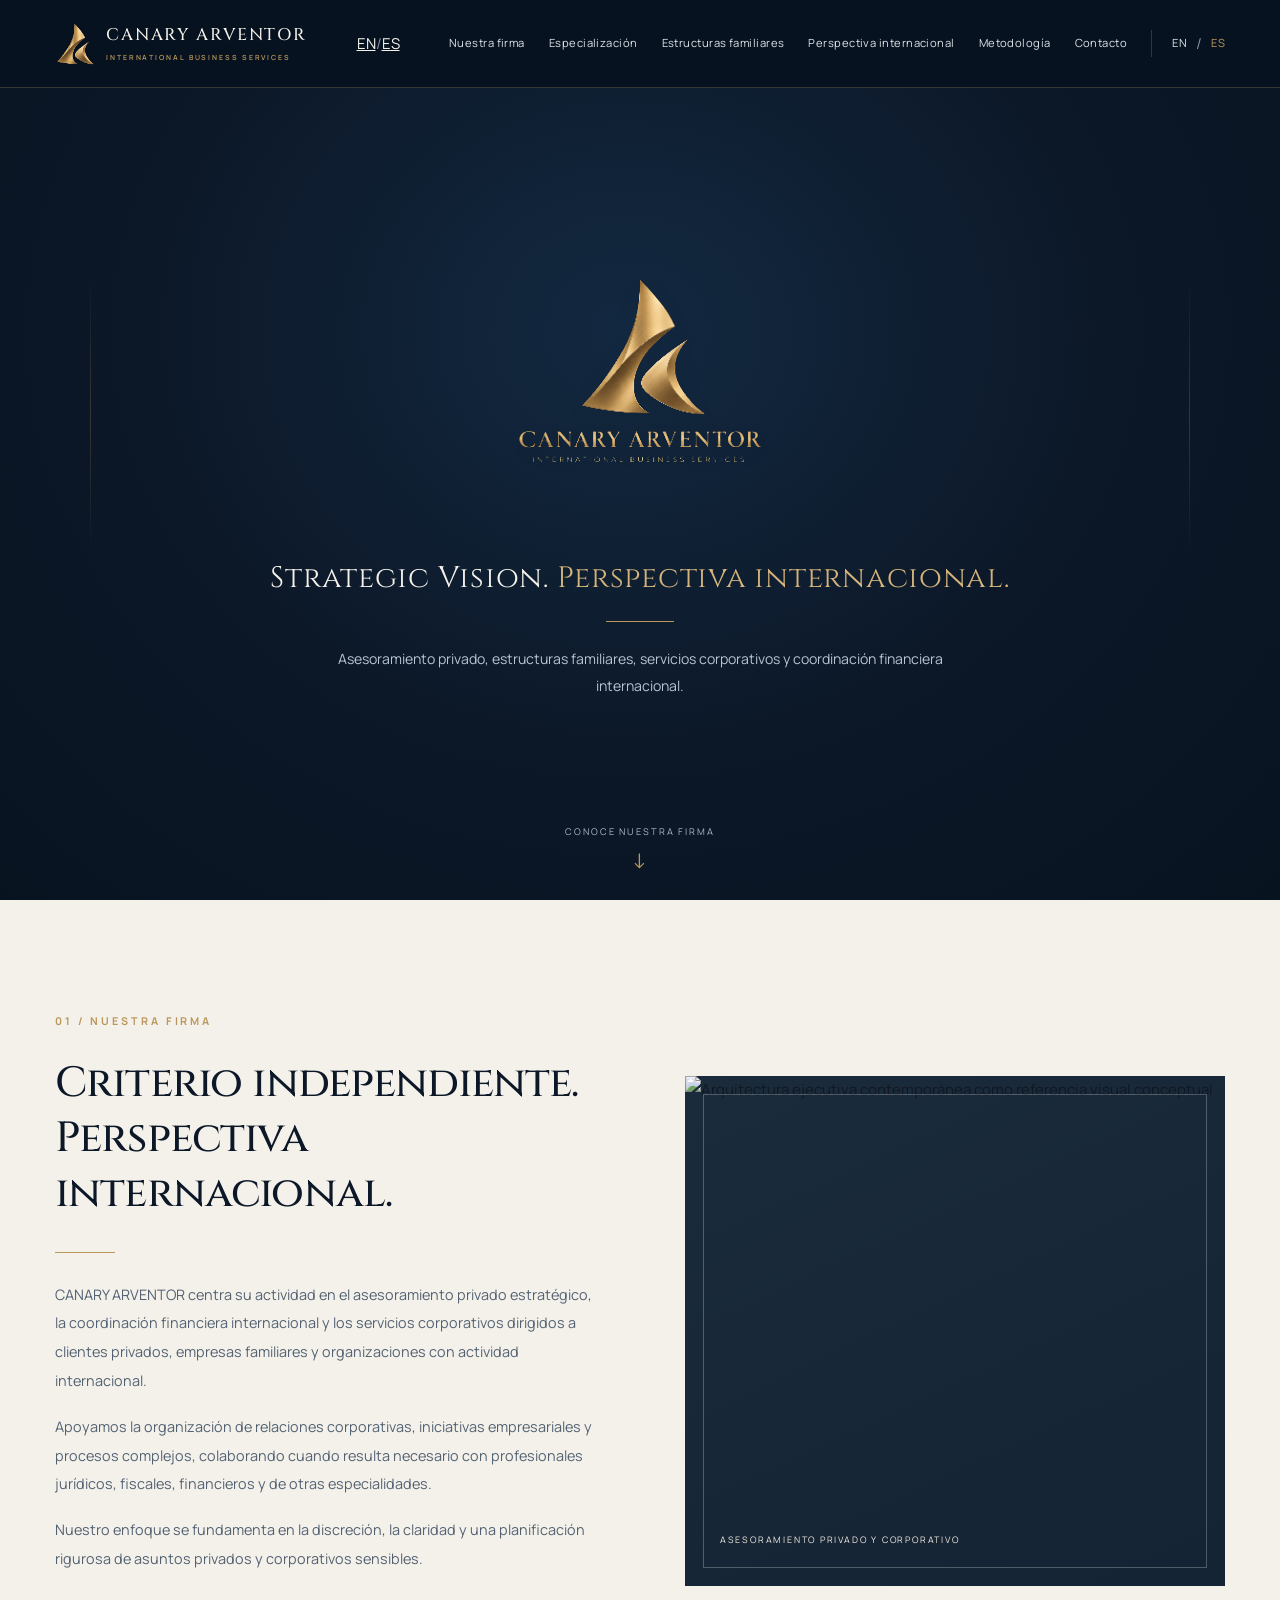
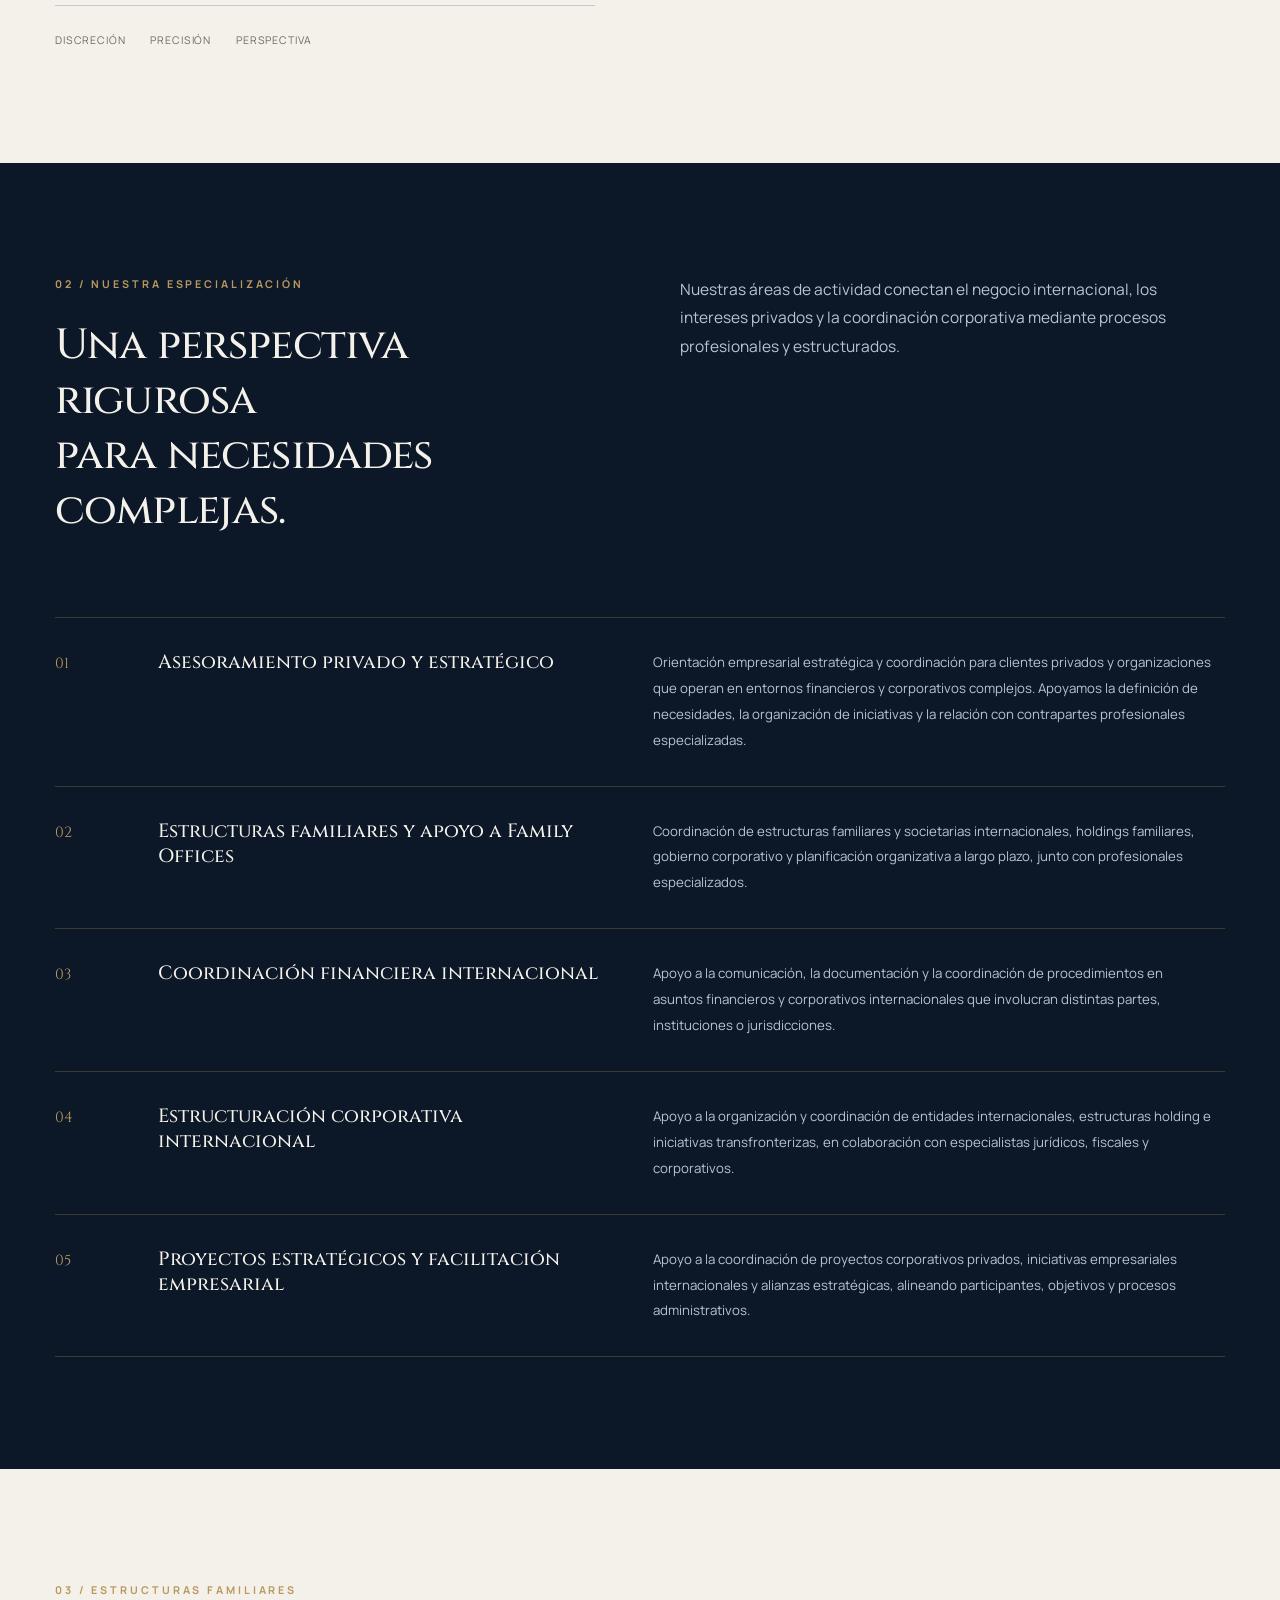
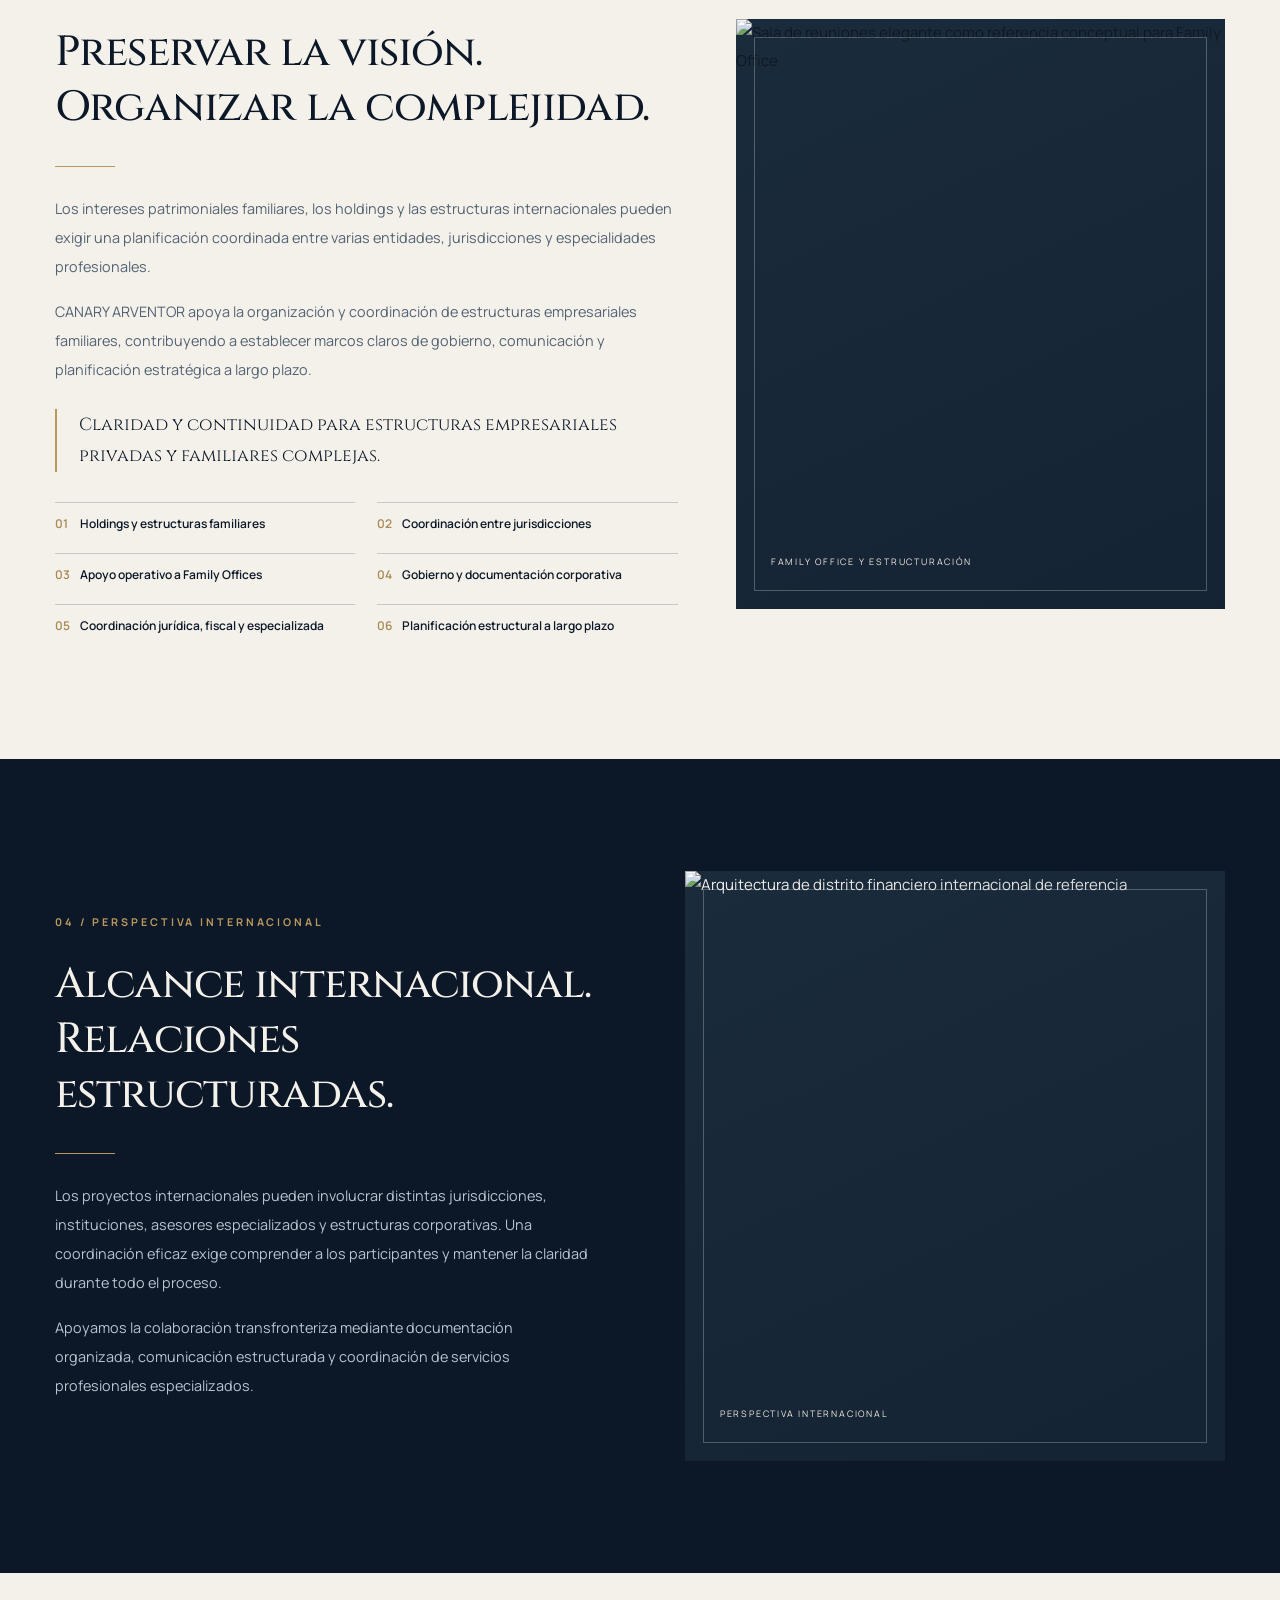
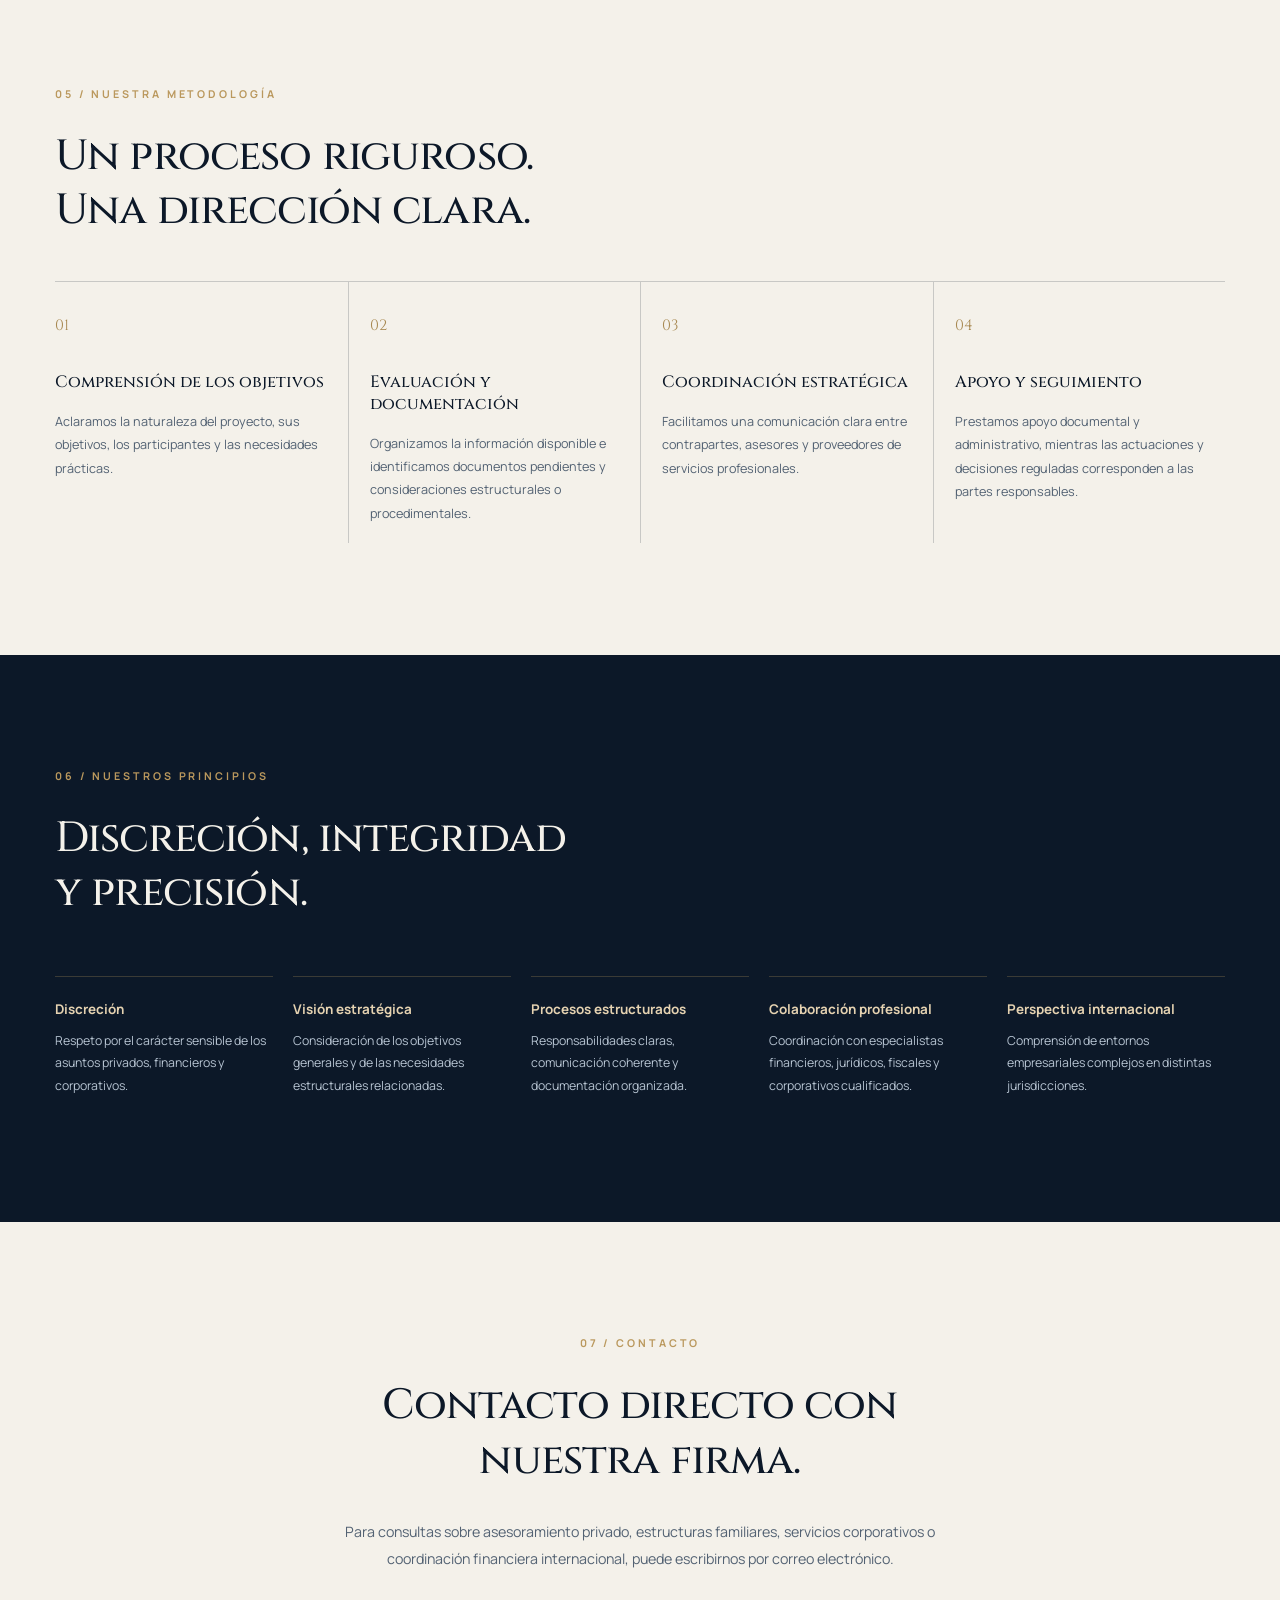
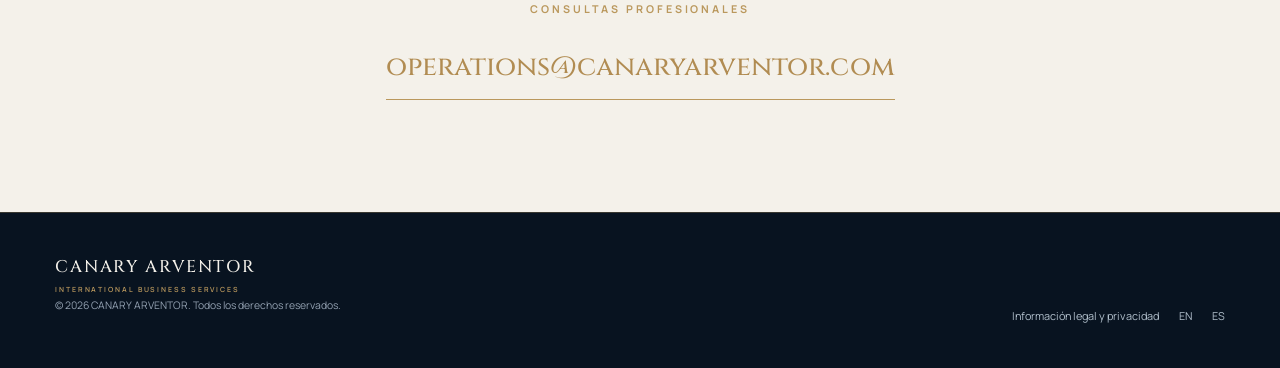
==== commit 576a2707: "Show language switch beside menu on ES pages" ====
--- a/es/index.html
+++ b/es/index.html
@@ -10,7 +10,7 @@
 <link rel="stylesheet" href="../assets/css/style.css"><script defer src="../assets/js/site.js"></script><script type="application/ld+json">{"@context":"https://schema.org","@type":"Organization","name":"CANARY ARVENTOR","url":"https://canaryarventor.com","email":"operations@canaryarventor.com","description":"International business services and corporate coordination"}</script></head>
 <body><header class="site-header"><div class="container header-inner">
 <a class="brand-name" href="#top" aria-label="CANARY ARVENTOR"><span class="header-emblem" aria-hidden="true"><svg xmlns="http://www.w3.org/2000/svg" viewBox="355 182 570 590" preserveAspectRatio="xMidYMid meet" focusable="false"><defs><filter id="canary-header-gold" color-interpolation-filters="sRGB"><feColorMatrix type="matrix" values="1 0 0 0 0  0 1 0 0 0  0 0 1 0 0  6 0 0 0 -0.65"/></filter></defs><image x="0" y="0" width="1254" height="1254" href="../assets/brand/canary-arventor-logo-approved.png" filter="url(#canary-header-gold)"/></svg></span><span class="brand-text"><span class="wordmark">CANARY ARVENTOR</span><span class="brand-subline">INTERNATIONAL BUSINESS SERVICES</span></span></a>
-<button class="menu-toggle" aria-label="Menú" aria-expanded="false" aria-controls="main-nav">☰</button>
+<div class="mobile-header-actions"><nav class="mobile-lang-switch" aria-label="Idioma"><a href="/" lang="en">EN</a><span class="lang-divider" aria-hidden="true">/</span><a href="/es/" lang="es" aria-current="page">ES</a></nav><button class="menu-toggle" aria-label="Menú" aria-expanded="false" aria-controls="main-nav">☰</button></div>
 <nav id="main-nav" class="header-links" aria-label="Navegación"><a href="#firm">Nuestra firma</a><a href="#expertise">Especialización</a><a href="#family">Estructuras familiares</a><a href="#global">Perspectiva internacional</a><a href="#approach">Metodología</a><a href="#contact">Contacto</a><span class="lang-switch"><a href="/" lang="en">EN</a><span class="lang-divider">/</span><a href="/es/" aria-current="page" lang="es">ES</a></span></nav>
 </div></header>
 <main id="top">
